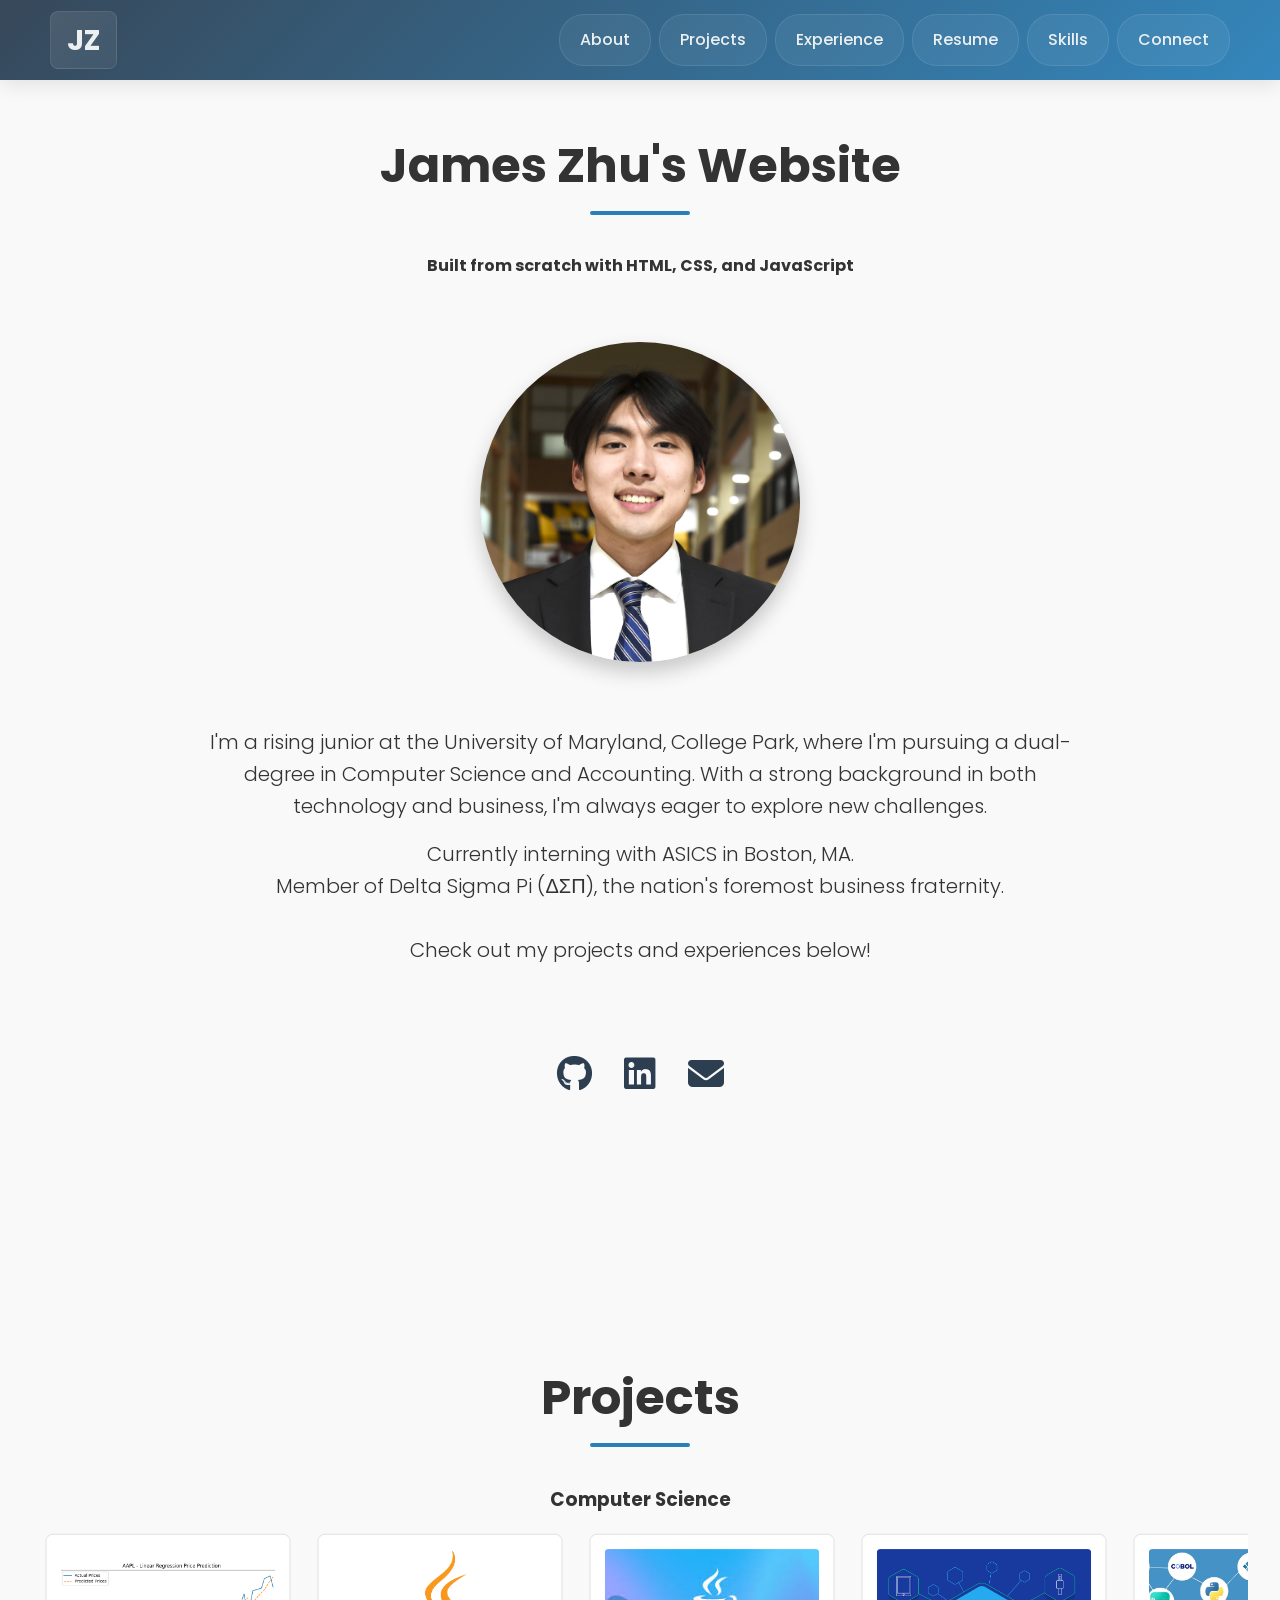
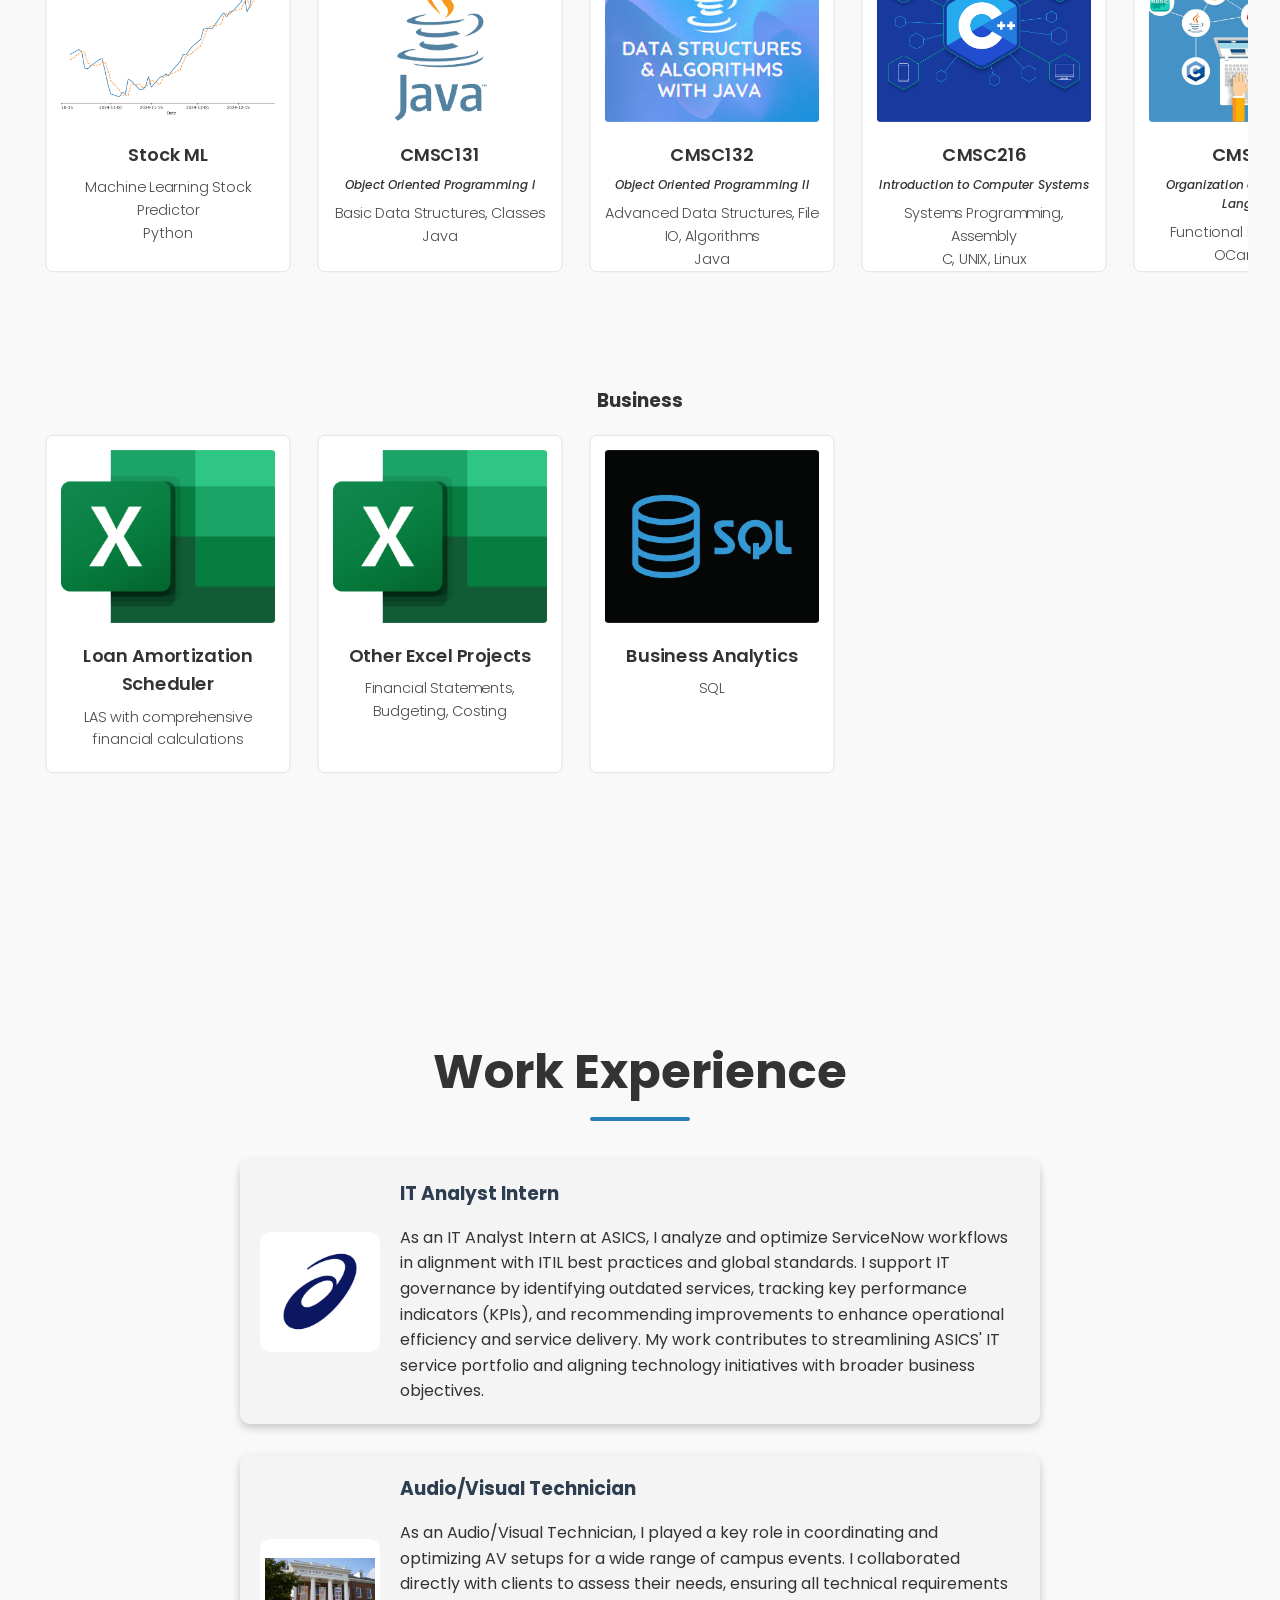
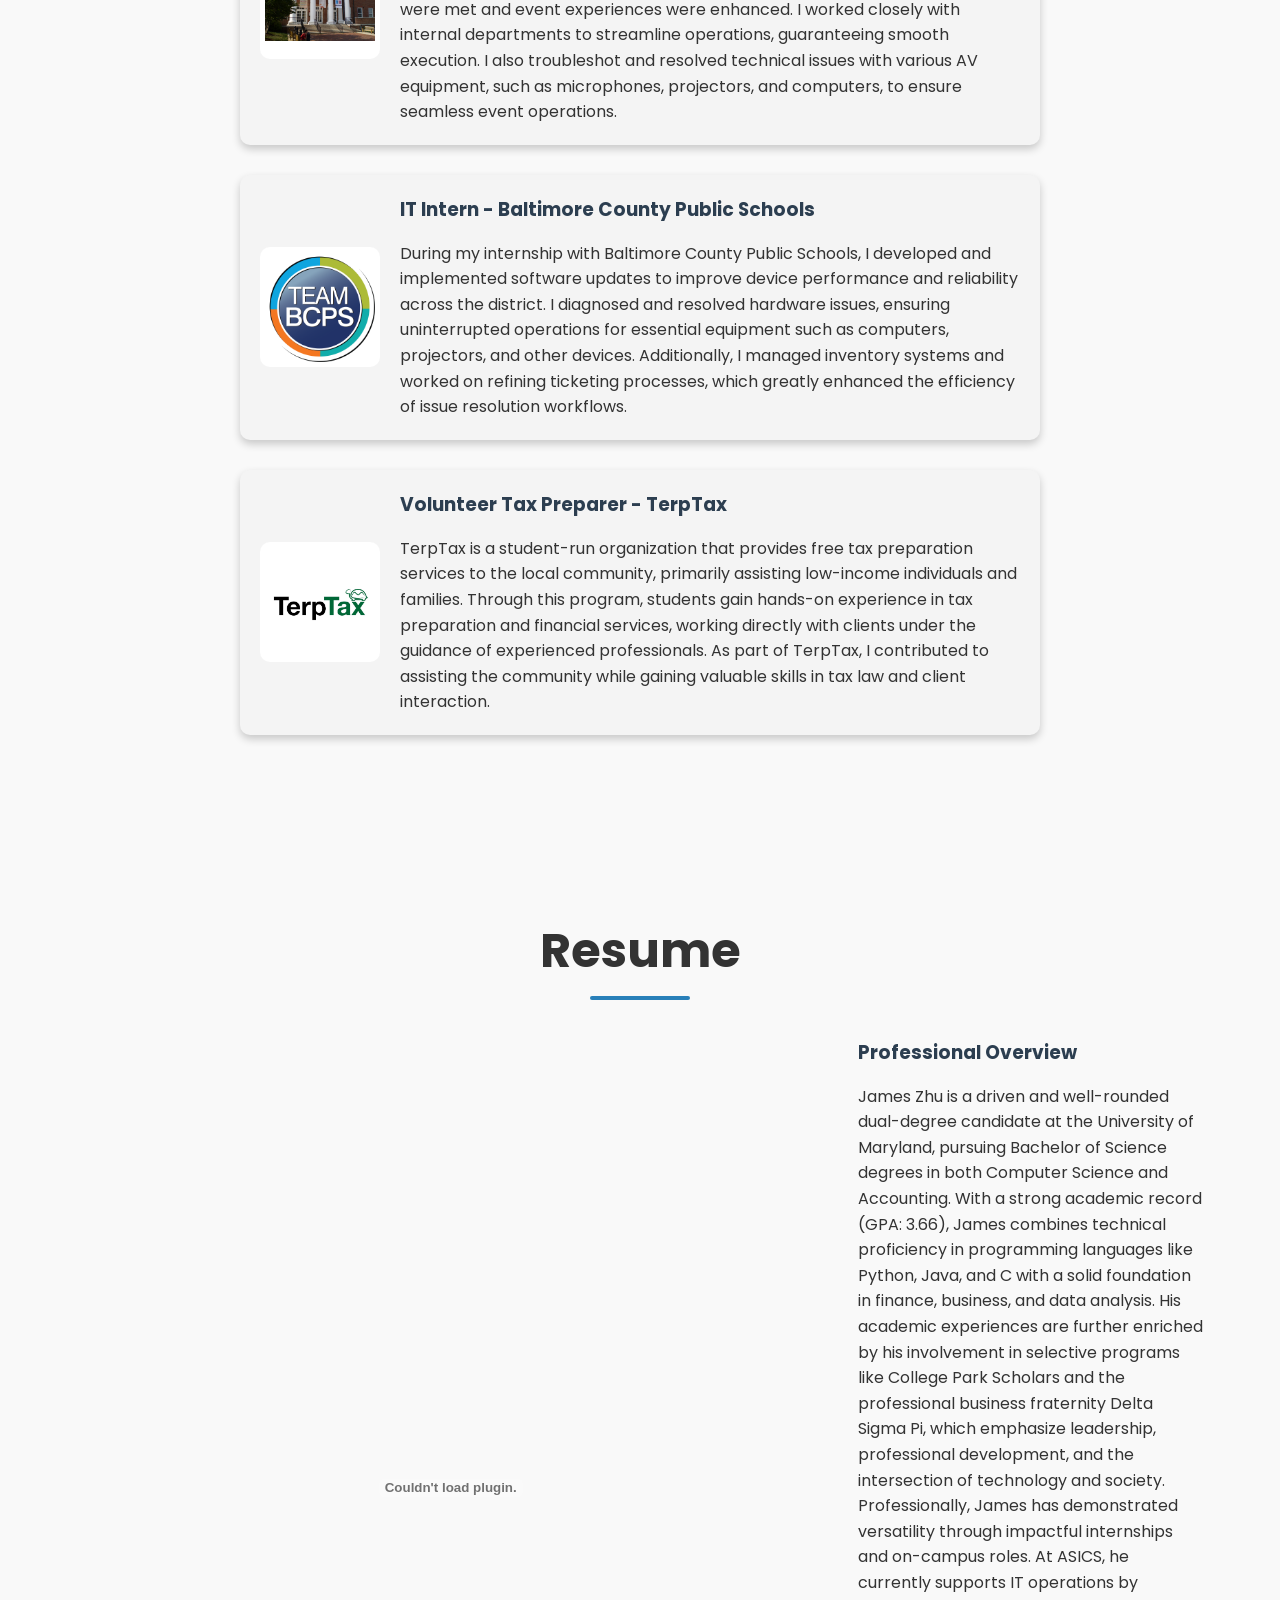
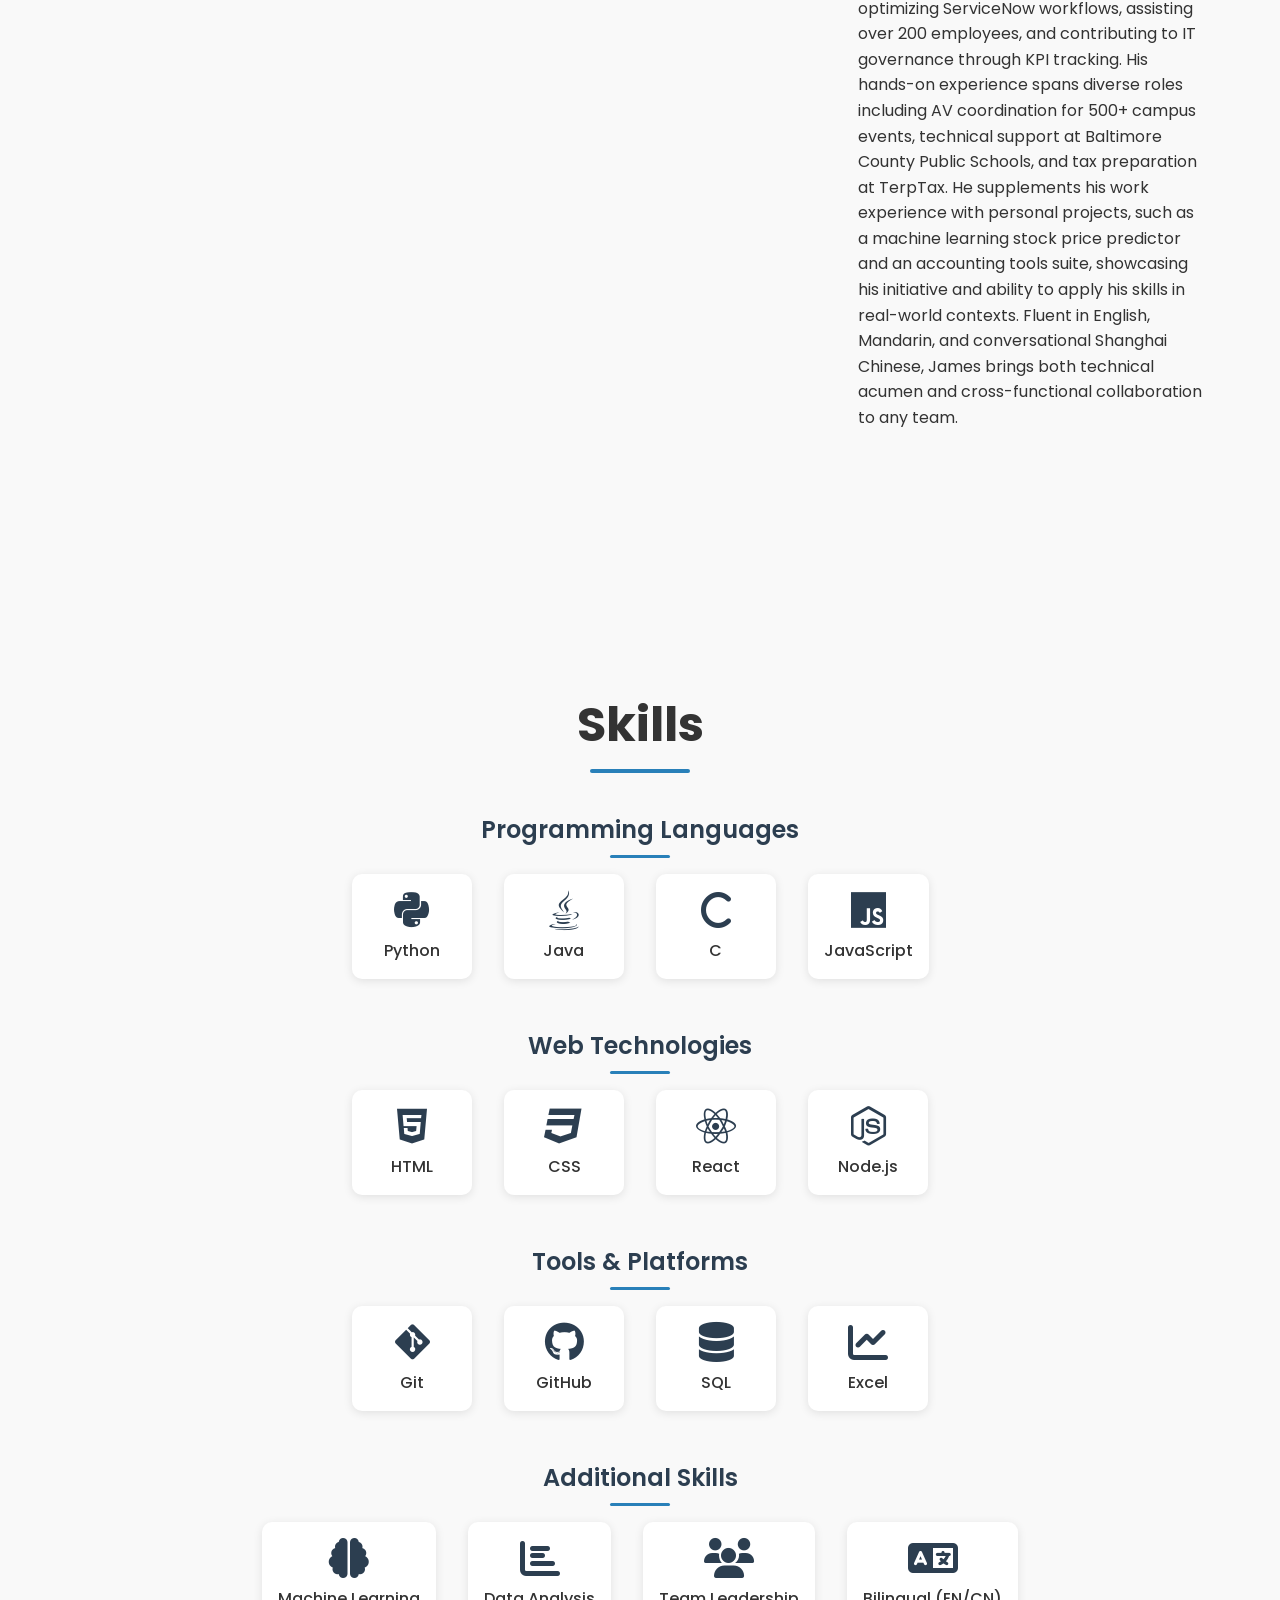
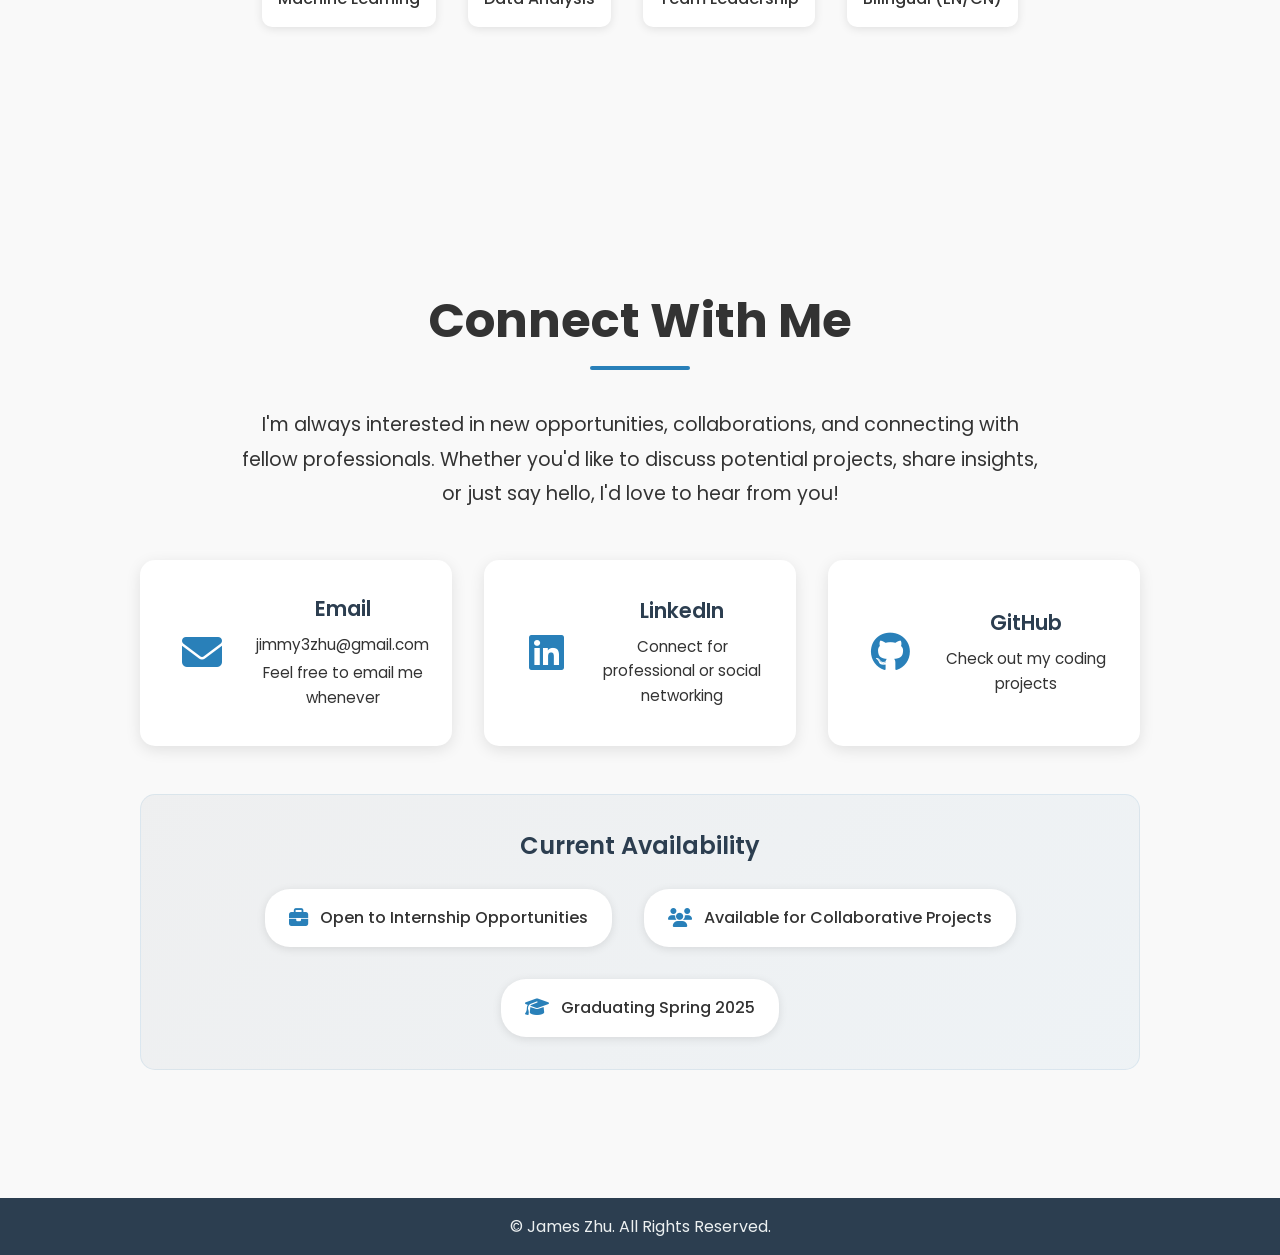
==== index.html @ 6787c669 "project rename" ====
<!DOCTYPE html>
<html lang="en">
<head>
    <meta charset="UTF-8">
    <meta name="viewport" content="width=device-width, initial-scale=1.0">
    <title>James Zhu's Website</title>
    <link rel="stylesheet" href="style.css">
    <link rel="preconnect" href="https://fonts.googleapis.com">
    <link rel="preconnect" href="https://fonts.gstatic.com" crossorigin>
    <link href="https://fonts.googleapis.com/css2?family=Poppins:wght@300;400;500;600;700&display=swap" rel="stylesheet">
    <link rel="stylesheet" href="https://cdnjs.cloudflare.com/ajax/libs/font-awesome/6.7.1/css/all.min.css" integrity="sha512-5Hs3dF2AEPkpNAR7UiOHba+lRSJNeM2ECkwxUIxC1Q/FLycGTbNapWXB4tP889k5T5Ju8fs4b1P5z/iB4nMfSQ==" crossorigin="anonymous" referrerpolicy="no-referrer" />
    <link rel="stylesheet" href="https://cdn.jsdelivr.net/npm/swiper@11/swiper-bundle.min.css" />
</head>
<body>
    <header>
        <nav>
            <div class="left">
                <a href="#about-section">JZ</a>
            </div>
            <div class="right">
                <a href="#about-section">About</a>
                <a href="#projects-section">Projects</a>
                <a href="#work-section">Experience</a>
                <a href="#resume-section">Resume</a>
                <a href="#skills-section">Skills</a> 
                <a href="#connect-section">Connect</a>
            </div>
        </nav>
    </header>
    
    <section id="about-section">
        <h2>James Zhu's Website</h2>
        <h4>Built from scratch with HTML, CSS, and JavaScript</h4>
        <div class="headshot">
            <img src="images/headshot.png" alt="James Zhu headshot">
        </div>
        
        <div class="bio">
            <p>
                I'm a rising junior at the University of Maryland, College Park, where I'm pursuing a dual-degree in
                Computer Science and Accounting. With a strong background in both technology and business, I'm always 
                eager to explore new challenges.
            </p>
            <p>
                Currently interning with ASICS in Boston, MA.
                <br>
                Member of Delta Sigma Pi (ΔΣΠ), the nation's foremost business fraternity.
                <br>
                <br>
                Check out my projects and experiences below!
            </p>
        </div>
        
        <div class="social-links">
            <a href="https://github.com/jzhu1213" target="_blank" aria-label="GitHub">
                <i class="fa-brands fa-github"></i>
            </a>
            <a href="https://linkedin.com/in/james-zhu1" target="_blank" aria-label="LinkedIn">
                <i class="fa-brands fa-linkedin"></i>
            </a>
            <a href="mailto:jimmy3zhu@gmail.com" aria-label="Email">
                <i class="fa-solid fa-envelope"></i>
            </a>
        </div>
    </section>

    <section id="projects-section">
        <h2>Projects</h2>
        
        <div class="project-subsection">
            <h3>Computer Science</h3>
            <div class="swiper card-swiper">
                <div class="swiper-wrapper">
                    <div class="swiper-slide">
                        <a href="https://github.com/jzhu1213/StockML" target="_blank" class="project-box">
                            <img src="images/stockml.png" alt="StockML">
                            <h4>Stock ML</h4>
                            <p>Machine Learning Stock Predictor</p>
                            <p>Python</p>
                        </a>
                    </div>
                    <div class="swiper-slide">
                        <a href="https://drive.google.com/drive/folders/1lHH-6WXdTmdnOxvwzOAfZgmnHwGASI_X?usp=sharing" target="_blank" class="project-box">
                            <img src="images/cmsc131.png" alt="CMSC131">
                            <h4>CMSC131</h4>
                            <h5><em>Object Oriented Programming I</em></h5>
                            <p>Basic Data Structures, Classes</p>
                            <p>Java</p>
                        </a>
                    </div>
                    <div class="swiper-slide">
                        <a href="https://drive.google.com/drive/folders/19phppdd_1SvUDUydnDfL2ARhjaYuCxwE?usp=sharing" target="_blank" class="project-box">
                            <img src="images/cmsc132.png" alt="CMSC132">
                            <h4>CMSC132</h4>
                            <h5><em>Object Oriented Programming II</em></h5>
                            <p>Advanced Data Structures, File IO, Algorithms</p>
                            <p>Java</p>
                        </a>
                    </div>
                    <div class="swiper-slide">
                        <a href="https://drive.google.com/drive/folders/1xR2UWNJxA9h2Tvh1t_pjhS6s5mpoBu6D?usp=sharing" target="_blank" class="project-box">
                            <img src="images/cmsc216.png" alt="CMSC216">
                            <h4>CMSC216</h4>
                            <h5><em>Introduction to Computer Systems</em></h5>
                            <p>Systems Programming, Assembly</p>
                            <p>C, UNIX, Linux</p>
                        </a>
                    </div>
                    <div class="swiper-slide">
                        <a href="https://drive.google.com/drive/folders/1Oc7R1DH1erBA2fLZFpAqJqlWj_NwsAJ3?usp=sharing" target="_blank" class="project-box">
                            <img src="images/cmsc330.jpg" alt="CMSC330">
                            <h4>CMSC330</h4>
                            <h5><em>Organization of Programming Languages</em></h5>
                            <p>Functional Programming</p>
                            <p>OCaml, Rust</p>
                        </a>
                    </div>
                </div>
            </div>
        </div>
        
        <div class="project-subsection">
            <h3>Business</h3>
            <div class="swiper card-swiper">
                <div class="swiper-wrapper">
                    <div class="swiper-slide">
                        <a href="https://docs.google.com/spreadsheets/d/1Bi060Ka8kN-__hY7s2h7xP6XiX4BW5NF/edit?usp=sharing&ouid=116895249914208277147&rtpof=true&sd=true" target="_blank" class="project-box">
                            <img src="images/excel.png" alt="Loan Amortization Scheduler">
                            <h4>Loan Amortization Scheduler</h4>
                            <p>LAS with comprehensive financial calculations</p>
                        </a>
                    </div>
                    <div class="swiper-slide">
                        <a href="https://drive.google.com/drive/folders/1h0Q-oVslvOb5w0sgaJ4NuAoAmg_x7I1q?usp=sharing" target="_blank" class="project-box">
                            <img src="images/excel.png" alt="Excel Projects">
                            <h4>Other Excel Projects</h4>
                            <p>Financial Statements, Budgeting, Costing</p>
                        </a>
                    </div>
                    <div class="swiper-slide">
                        <a href="https://github.com/jzhu1213/business-analytics?tab=readme-ov-file" target="_blank" class="project-box">
                            <img src="images/sql.jpg" alt="Business Analytics">
                            <h4>Business Analytics</h4>
                            <p>SQL</p>
                        </a>
                    </div>
                </div>
            </div>
        </div>
    </section>

    <section id="work-section">
        <h2>Work Experience</h2>
        <div class="work-container">
            <div class="work-item">
                <img src="images/asics.png" alt="ASICS Logo">
                <div class="work-description">
                    <h3>IT Analyst Intern</h3>
                    <p>As an IT Analyst Intern at ASICS, I analyze and optimize ServiceNow 
                        workflows in alignment with ITIL best practices and global standards. 
                        I support IT governance by identifying outdated services, tracking key 
                        performance indicators (KPIs), and recommending improvements to enhance 
                        operational efficiency and service delivery. My work contributes to 
                        streamlining ASICS' IT service portfolio and aligning technology 
                        initiatives with broader business objectives.</p>
                </div>
            </div>
            
            <div class="work-item">
                <img src="images/stamp.jpeg" alt="UMD Stamp Student Union">
                <div class="work-description">
                    <h3>Audio/Visual Technician</h3>
                    <p>As an Audio/Visual Technician, I played a key role in coordinating and 
                        optimizing AV setups for a wide range of campus events. I collaborated 
                        directly with clients to assess their needs, ensuring all technical 
                        requirements were met and event experiences were enhanced. I worked 
                        closely with internal departments to streamline operations, guaranteeing 
                        smooth execution. I also troubleshot and resolved technical issues with 
                        various AV equipment, such as microphones, projectors, and computers, 
                        to ensure seamless event operations.</p>
                </div>
            </div>
    
            <div class="work-item">
                <img src="images/bcps.png" alt="Baltimore County Public Schools">
                <div class="work-description">
                    <h3>IT Intern - Baltimore County Public Schools</h3>
                    <p>During my internship with Baltimore County Public Schools, I developed 
                        and implemented software updates to improve device performance and 
                        reliability across the district. I diagnosed and resolved hardware 
                        issues, ensuring uninterrupted operations for essential equipment such 
                        as computers, projectors, and other devices. Additionally, I managed 
                        inventory systems and worked on refining ticketing processes, which 
                        greatly enhanced the efficiency of issue resolution workflows.</p>
                </div>
            </div>
    
            <div class="work-item">
                <img src="images/terptax.jpg" alt="TerpTax">
                <div class="work-description">
                    <h3>Volunteer Tax Preparer - TerpTax</h3>
                    <p>TerpTax is a student-run organization that provides free tax preparation services 
                        to the local community, primarily assisting low-income individuals and families. 
                        Through this program, students gain hands-on experience in tax preparation and 
                        financial services, working directly with clients under the guidance of experienced 
                        professionals. As part of TerpTax, I contributed to assisting the community while 
                        gaining valuable skills in tax law and client interaction.</p>
                </div>
            </div>
        </div>
    </section>

    <section id="resume-section">
        <h2>Resume</h2>
        <div class="resume-container">
            <div class="resume-pdf">
                <embed src="pdfs/James_Zhu_Resume.pdf" type="application/pdf" width="100%" height="1000px">
            </div>
            <div class="resume-description">
                <h3>Professional Overview</h3>
                <p>
                    James Zhu is a driven and well-rounded dual-degree candidate at the University of Maryland, 
                    pursuing Bachelor of Science degrees in both Computer Science and Accounting. With a strong 
                    academic record (GPA: 3.66), James combines technical proficiency in programming languages 
                    like Python, Java, and C with a solid foundation in finance, business, and data analysis. 
                    His academic experiences are further enriched by his involvement in selective programs like 
                    College Park Scholars and the professional business fraternity Delta Sigma Pi, which emphasize 
                    leadership, professional development, and the intersection of technology and society. 
                    Professionally, James has demonstrated versatility through impactful internships and 
                    on-campus roles. At ASICS, he currently supports IT operations by optimizing ServiceNow 
                    workflows, assisting over 200 employees, and contributing to IT governance through KPI tracking. 
                    His hands-on experience spans diverse roles including AV coordination for 500+ campus events, 
                    technical support at Baltimore County Public Schools, and tax preparation at TerpTax. 
                    He supplements his work experience with personal projects, such as a machine learning stock 
                    price predictor and an accounting tools suite, showcasing his initiative and ability to apply 
                    his skills in real-world contexts. Fluent in English, Mandarin, and conversational Shanghai 
                    Chinese, James brings both technical acumen and cross-functional collaboration to any team.
                </p>
            </div>
        </div>
    </section>
    
    <section id="skills-section">
        <h2>Skills</h2>
        <div class="skills-container">
            <div class="skill-category">
                <h3>Programming Languages</h3>
                <div class="skill-items">
                    <div class="skill-item">
                        <i class="fa-brands fa-python"></i>
                        <span>Python</span>
                    </div>
                    <div class="skill-item">
                        <i class="fa-brands fa-java"></i>
                        <span>Java</span>
                    </div>
                    <div class="skill-item">
                        <i class="fa-solid fa-c"></i>
                        <span>C</span>
                    </div>
                    <div class="skill-item">
                        <i class="fa-brands fa-js"></i>
                        <span>JavaScript</span>
                    </div>
                </div>
            </div>
            
            <div class="skill-category">
                <h3>Web Technologies</h3>
                <div class="skill-items">
                    <div class="skill-item">
                        <i class="fa-brands fa-html5"></i>
                        <span>HTML</span>
                    </div>
                    <div class="skill-item">
                        <i class="fa-brands fa-css3"></i>
                        <span>CSS</span>
                    </div>
                    <div class="skill-item">
                        <i class="fa-brands fa-react"></i>
                        <span>React</span>
                    </div>
                    <div class="skill-item">
                        <i class="fa-brands fa-node-js"></i>
                        <span>Node.js</span>
                    </div>
                </div>
            </div>
            
            <div class="skill-category">
                <h3>Tools & Platforms</h3>
                <div class="skill-items">
                    <div class="skill-item">
                        <i class="fa-brands fa-git-alt"></i>
                        <span>Git</span>
                    </div>
                    <div class="skill-item">
                        <i class="fa-brands fa-github"></i>
                        <span>GitHub</span>
                    </div>
                    <div class="skill-item">
                        <i class="fa-solid fa-database"></i>
                        <span>SQL</span>
                    </div>
                    <div class="skill-item">
                        <i class="fa-solid fa-chart-line"></i>
                        <span>Excel</span>
                    </div>
                </div>
            </div>
            
            <div class="skill-category">
                <h3>Additional Skills</h3>
                <div class="skill-items">
                    <div class="skill-item">
                        <i class="fa-solid fa-brain"></i>
                        <span>Machine Learning</span>
                    </div>
                    <div class="skill-item">
                        <i class="fa-solid fa-chart-bar"></i>
                        <span>Data Analysis</span>
                    </div>
                    <div class="skill-item">
                        <i class="fa-solid fa-users"></i>
                        <span>Team Leadership</span>
                    </div>
                    <div class="skill-item">
                        <i class="fa-solid fa-language"></i>
                        <span>Bilingual (EN/CN)</span>
                    </div>
                </div>
            </div>
        </div>
    </section>
    
    <section id="connect-section">
        <h2>Connect With Me</h2>
        <div class="connect-content">
            <div class="connect-intro">
                <p>I'm always interested in new opportunities, collaborations, and connecting with fellow professionals. Whether you'd like to discuss potential projects, share insights, or just say hello, I'd love to hear from you!</p>
            </div>
            
            <div class="connect-methods">
                <div class="connect-method">
                    <div class="connect-icon">
                        <i class="fa-solid fa-envelope"></i>
                    </div>
                    <div class="connect-details">
                        <h3>Email</h3>
                        <p>jimmy3zhu@gmail.com</p>
                        <p>Feel free to email me whenever</p>
                    </div>
                </div>
                
                <div class="connect-method">
                    <div class="connect-icon">
                        <i class="fa-brands fa-linkedin"></i>
                    </div>
                    <div class="connect-details">
                        <h3>LinkedIn</h3>
                        <p>Connect for professional or social networking</p>
                    </div>
                </div>
                
                <div class="connect-method">
                    <div class="connect-icon">
                        <i class="fa-brands fa-github"></i>
                    </div>
                    <div class="connect-details">
                        <h3>GitHub</h3>
                        <p>Check out my coding projects</p>
                    </div>
                </div>
            </div>
            
            <div class="connect-availability">
                <h3>Current Availability</h3>
                <div class="availability-info">
                    <div class="availability-item">
                        <i class="fa-solid fa-briefcase"></i>
                        <span>Open to Internship Opportunities</span>
                    </div>
                    <div class="availability-item">
                        <i class="fa-solid fa-users"></i>
                        <span>Available for Collaborative Projects</span>
                    </div>
                    <div class="availability-item">
                        <i class="fa-solid fa-graduation-cap"></i>
                        <span>Graduating Spring 2025</span>
                    </div>
                </div>
            </div>
        </div>
    </section>

    <footer>
        <p>&copy; <span id="year"></span> James Zhu. All Rights Reserved.</p>
    </footer>

    <script src="https://cdn.jsdelivr.net/npm/swiper@11/swiper-bundle.min.js"></script>
    <script src="script.js"></script>
</body>
</html>
---- style.css ----
/* ===== CSS VARIABLES ===== */
:root {
    --primary-color: #2c3e50;
    --secondary-color: #2980b9;
    --text-color: #333;
    --background-color: #f9f9f9;
    --white: #ecf0f1;
    --shadow-light: rgba(0, 0, 0, 0.1);
    --shadow-medium: rgba(0, 0, 0, 0.15);
    --shadow-heavy: rgba(0, 0, 0, 0.2);
}

/* ===== RESET & BASE STYLES ===== */
* {
    margin: 0;
    padding: 0;
    box-sizing: border-box;
}

html {
    scroll-behavior: smooth;
}

body {
    font-family: 'Poppins', sans-serif;
    background-color: var(--background-color);
    color: var(--text-color);
    line-height: 1.6;
}

/* ===== NAVIGATION ===== */
nav {
    background: linear-gradient(135deg, rgba(44, 62, 80, 0.95) 0%, rgba(41, 128, 185, 0.95) 100%);
    display: flex;
    justify-content: space-between;
    padding: 0 3.125rem;
    height: 5rem;
    align-items: center;
    position: fixed;
    top: 0;
    width: 100%;
    z-index: 1000;
    backdrop-filter: blur(10px);
    box-shadow: 0 4px 20px var(--shadow-light);
    transition: all 0.3s ease;
}

nav.scrolled {
    background: linear-gradient(135deg, rgba(44, 62, 80, 0.98) 0%, rgba(41, 128, 185, 0.98) 100%);
    box-shadow: 0 4px 25px var(--shadow-medium);
}

/* Logo styling */
nav .left a {
    color: var(--white);
    font-size: 1.8rem;
    font-weight: 700;
    text-decoration: none;
    padding: 0.5rem 1rem;
    border-radius: 8px;
    background: linear-gradient(135deg, rgba(255, 255, 255, 0.1) 0%, rgba(255, 255, 255, 0.05) 100%);
    border: 1px solid rgba(255, 255, 255, 0.1);
    transition: all 0.3s ease;
    position: relative;
}

nav .left a:hover {
    transform: translateY(-2px) scale(1.05);
    box-shadow: 0 6px 20px var(--shadow-heavy);
    background: linear-gradient(135deg, rgba(255, 255, 255, 0.2) 0%, rgba(255, 255, 255, 0.1) 100%);
}

/* Navigation links */
nav .right {
    display: flex;
    gap: 0.5rem;
}

nav .right a {
    color: var(--white);
    font-size: 1rem;
    font-weight: 500;
    text-decoration: none;
    padding: 0.75rem 1.25rem;
    border-radius: 25px;
    transition: all 0.3s ease;
    position: relative;
    background: rgba(255, 255, 255, 0.05);
    border: 1px solid rgba(255, 255, 255, 0.1);
}

nav .right a:hover {
    color: white;
    transform: translateY(-2px) scale(1.05);
    box-shadow: 0 6px 20px rgba(52, 152, 219, 0.4);
    background: linear-gradient(135deg, var(--secondary-color) 0%, #3498db 100%);
}

nav .right a.active {
    background: linear-gradient(135deg, var(--secondary-color) 0%, #3498db 100%);
    color: white;
    box-shadow: 0 4px 15px rgba(52, 152, 219, 0.4);
    transform: translateY(-1px);
    animation: activePulse 2s infinite;
}

nav .right a.active::after {
    content: '';
    position: absolute;
    bottom: -2px;
    left: 50%;
    transform: translateX(-50%);
    width: 20px;
    height: 3px;
    background: var(--white);
    border-radius: 2px;
    animation: activeIndicator 0.3s ease;
}

/* Navigation animations */
.nav-link-animate {
    animation: navLinkFadeIn 0.6s ease forwards;
    opacity: 0;
    transform: translateY(-10px);
}

@keyframes navLinkFadeIn {
    to {
        opacity: 1;
        transform: translateY(0);
    }
}

@keyframes activeIndicator {
    from {
        width: 0;
        opacity: 0;
    }
    to {
        width: 20px;
        opacity: 1;
    }
}

@keyframes activePulse {
    0%, 100% {
        box-shadow: 0 4px 15px rgba(52, 152, 219, 0.4);
    }
    50% {
        box-shadow: 0 4px 25px rgba(52, 152, 219, 0.6);
    }
}

/* ===== SECTIONS ===== */
section {
    padding: 8rem 2rem;
    min-height: 80vh;
    display: flex;
    flex-direction: column;
    align-items: center;
    text-align: center;
    gap: 2rem;
    opacity: 1;
    transform: translateY(0);
    transition: all 0.8s ease;
}

section.section-hidden {
    opacity: 0;
    transform: translateY(30px);
}

section.section-visible {
    opacity: 1;
    transform: translateY(0);
}

section h2 {
    font-size: 3rem;
    font-weight: 700;
    margin-bottom: 1rem;
    position: relative;
}

section h2::after {
    content: '';
    position: absolute;
    width: 100px;
    height: 4px;
    background-color: var(--secondary-color);
    bottom: -10px;
    left: 50%;
    transform: translateX(-50%);
    border-radius: 2px;
}

/* ===== ABOUT SECTION ===== */
#about-section {
    min-height: 100vh;
    justify-content: center;
}

#about-section .headshot {
    width: 20rem;
    height: 20rem;
    border-radius: 50%;
    overflow: hidden;
    margin: 2rem 0;
    box-shadow: 0 10px 20px var(--shadow-heavy);
}

#about-section .headshot img {
    width: 100%;
    height: 100%;
    object-fit: cover;
    transition: transform 0.4s ease;
}

#about-section .headshot img:hover {
    transform: scale(1.2);
}

#about-section .bio {
    max-width: 56.25rem;
    margin-bottom: 2rem;
}

#about-section .bio p {
    font-size: 1.25rem;
    font-weight: 300;
    margin-bottom: 1rem;
}

#about-section .social-links {
    font-size: 2.25rem;
    display: flex;
    gap: 2rem;
}

#about-section .social-links a {
    color: var(--primary-color);
    transition: transform 0.3s, color 0.3s;
}

#about-section .social-links a:hover {
    color: var(--secondary-color);
    transform: scale(1.2);
}

/* ===== PROJECTS SECTION ===== */
#projects-section {
    width: 100%;
    min-height: 100vh;
}

.project-subsection {
    width: 100%;
    margin-bottom: 4rem;
}

.project-box {
    display: block;
    text-align: center;
    border: 1px solid #ddd;
    border-radius: 0.5rem;
    padding: 1rem;
    background-color: white;
    transition: transform 0.3s ease, box-shadow 0.3s ease;
    text-decoration: none;
    color: inherit;
}

.project-box:hover {
    transform: scale(0.95);
    box-shadow: 0 6px 12px var(--shadow-medium);
}

.project-box img {
    width: 100%;
    height: 12rem;
    object-fit: cover;
    border-radius: 0.25rem;
    margin-bottom: 0.75rem;
}

.project-box h4 {
    margin-bottom: 0.5rem;
    font-size: 1.25rem;
    font-weight: 600;
}

.project-box h5 {
    margin-bottom: 0.5rem;
    font-weight: 500;
}

.project-box p {
    font-size: 1rem;
    font-weight: 300;
    color: #494a4a;
}

/* ===== WORK SECTION ===== */
#work-section {
    text-align: center;
    padding: 50px 20px;
}

.work-container {
    display: flex;
    flex-wrap: wrap;
    justify-content: center;
    gap: 30px;
}

.work-item {
    display: flex;
    align-items: center;
    max-width: 800px;
    background: #f4f4f4;
    border-radius: 10px;
    padding: 20px;
    box-shadow: 0 4px 8px var(--shadow-heavy);
}

.work-item img {
    width: 120px;
    height: 120px;
    object-fit: contain;
    border-radius: 10px;
    margin-right: 20px;
    background-color: white;
    padding: 5px;
}

.work-description {
    text-align: left;
}

.work-description h3 {
    margin-bottom: 1rem;
    color: var(--primary-color);
}

/* ===== RESUME SECTION ===== */
.resume-container {
    display: flex;
    align-items: flex-start; 
    justify-content: center;
    gap: 2rem;
    max-width: 95%;
    margin: auto;
}

.resume-pdf {
    flex: 2;
    max-width: 65%;
}

.resume-pdf embed {
    width: 100%;
    height: 900px;
    border: none;
}

.resume-description {
    flex: 1;
    max-width: 30%;
    text-align: left;
}

.resume-description h3 {
    margin-bottom: 1rem;
    color: var(--primary-color);
}

/* ===== SKILLS SECTION ===== */
#skills-section .skills-container {
    display: flex;
    flex-direction: column;
    gap: 3rem;
    max-width: 1200px;
    width: 100%;
}

.skill-category {
    text-align: center;
}

.skill-category h3 {
    font-size: 1.5rem;
    font-weight: 600;
    color: var(--primary-color);
    margin-bottom: 1.5rem;
    position: relative;
}

.skill-category h3::after {
    content: '';
    position: absolute;
    width: 60px;
    height: 3px;
    background-color: var(--secondary-color);
    bottom: -8px;
    left: 50%;
    transform: translateX(-50%);
    border-radius: 2px;
}

.skill-items {
    display: flex;
    flex-wrap: wrap;
    justify-content: center;
    gap: 2rem;
}

.skill-item {
    display: flex;
    flex-direction: column;
    align-items: center;
    gap: 0.5rem;
    padding: 1rem;
    border-radius: 10px;
    background: white;
    box-shadow: 0 2px 10px var(--shadow-light);
    transition: all 0.3s ease;
    min-width: 120px;
}

.skill-item:hover {
    transform: translateY(-5px);
    box-shadow: 0 5px 20px var(--shadow-medium);
}

#skills-section i {
    font-size: 2.5rem;
    color: var(--primary-color);
    transition: transform 0.3s ease, color 0.3s ease;
}

#skills-section i:hover {
    transform: scale(1.2);
    color: var(--secondary-color);
}

.skill-item span {
    font-weight: 500;
    color: var(--text-color);
    text-align: center;
}

.connect-content {
    max-width: 1000px;
    width: 100%;
    display: flex;
    flex-direction: column;
    gap: 3rem;
}

.connect-intro {
    text-align: center;
    max-width: 800px;
    margin: 0 auto;
}

.connect-intro p {
    font-size: 1.2rem;
    line-height: 1.8;
    color: var(--text-color);
}

.connect-methods {
    display: grid;
    grid-template-columns: repeat(auto-fit, minmax(300px, 1fr));
    gap: 2rem;
}

.connect-method {
    display: flex;
    align-items: center;
    gap: 1.5rem;
    padding: 2rem;
    background: white;
    border-radius: 15px;
    box-shadow: 0 4px 15px var(--shadow-light);
    transition: all 0.3s ease;
}

.connect-method:hover {
    transform: translateY(-5px);
    box-shadow: 0 8px 25px var(--shadow-medium);
}

.connect-icon {
    font-size: 2.5rem;
    color: var(--secondary-color);
    min-width: 60px;
    text-align: center;
}

.connect-details h3 {
    font-size: 1.3rem;
    font-weight: 600;
    color: var(--primary-color);
    margin-bottom: 0.5rem;
}

.connect-details p {
    color: var(--text-color);
    margin-bottom: 0.25rem;
    font-size: 0.95rem;
}

.connect-availability {
    text-align: center;
    padding: 2rem;
    background: linear-gradient(135deg, rgba(44, 62, 80, 0.05) 0%, rgba(41, 128, 185, 0.05) 100%);
    border-radius: 15px;
    border: 1px solid rgba(41, 128, 185, 0.1);
}

.connect-availability h3 {
    font-size: 1.5rem;
    font-weight: 600;
    color: var(--primary-color);
    margin-bottom: 1.5rem;
}

.availability-info {
    display: flex;
    flex-wrap: wrap;
    justify-content: center;
    gap: 2rem;
}

.availability-item {
    display: flex;
    align-items: center;
    gap: 0.75rem;
    padding: 1rem 1.5rem;
    background: white;
    border-radius: 25px;
    box-shadow: 0 2px 10px var(--shadow-light);
    transition: all 0.3s ease;
}

.availability-item:hover {
    transform: translateY(-2px);
    box-shadow: 0 4px 15px var(--shadow-medium);
}

.availability-item i {
    color: var(--secondary-color);
    font-size: 1.2rem;
}

.availability-item span {
    font-weight: 500;
    color: var(--text-color);
}

/* ===== FOOTER ===== */
footer {
    background-color: var(--primary-color);
    color: var(--white);
    text-align: center;
    padding: 1rem;
}

/* ===== SWIPER STYLES ===== */
.swiper {
    width: 100%;
    overflow-x: scroll !important;
}

.swiper-slide {
    width: 272px !important;
    height: 375.75px;
}

.swiper-slide > a {
    display: block;
    transform: scale(0.9);
    width: 272px;
    height: 375.75px;
}

/* ===== RESPONSIVE DESIGN ===== */
@media (max-width: 768px) {
    nav {
        padding: 0 1rem;
    }

    nav .left a {
        font-size: 1.5rem;
        padding: 0.4rem 0.8rem;
    }
    
    nav .right {
        gap: 0.25rem;
    }
    
    nav .right a {
        font-size: 0.9rem;
        padding: 0.6rem 1rem;
    }

    #about-section .headshot {
        width: 16rem;
        height: 16rem;
    }

    #about-section .social-links {
        gap: 1.5rem;
    }
    
    .work-item {
        flex-direction: column;
        align-items: center;
        text-align: center;
    }

    .work-item img {
        margin-bottom: 15px;
        margin-right: 0;
    }
    
    .resume-container {
        flex-direction: column;
        max-width: 100%;
    }
    
    .resume-pdf,
    .resume-description {
        max-width: 100%;
    }
    
    /* Stack navigation on very small screens */
    @media (max-width: 480px) {
        nav {
            flex-direction: column;
            height: auto;
            padding: 1rem;
        }
        
        nav .right {
            margin-top: 0.5rem;
            flex-wrap: wrap;
            justify-content: center;
        }
    }

    .connect-methods {
        grid-template-columns: 1fr;
    }
    
    .connect-method {
        flex-direction: column;
        text-align: center;
        gap: 1rem;
    }
    
    .availability-info {
        flex-direction: column;
        align-items: center;
    }
    
    .availability-item {
        width: 100%;
        max-width: 300px;
        justify-content: center;
    }
    
    .skill-items {
        gap: 1rem;
    }
    
    .skill-item {
        min-width: 100px;
        padding: 0.75rem;
    }
    
    #skills-section i {
        font-size: 2rem;
    }
}
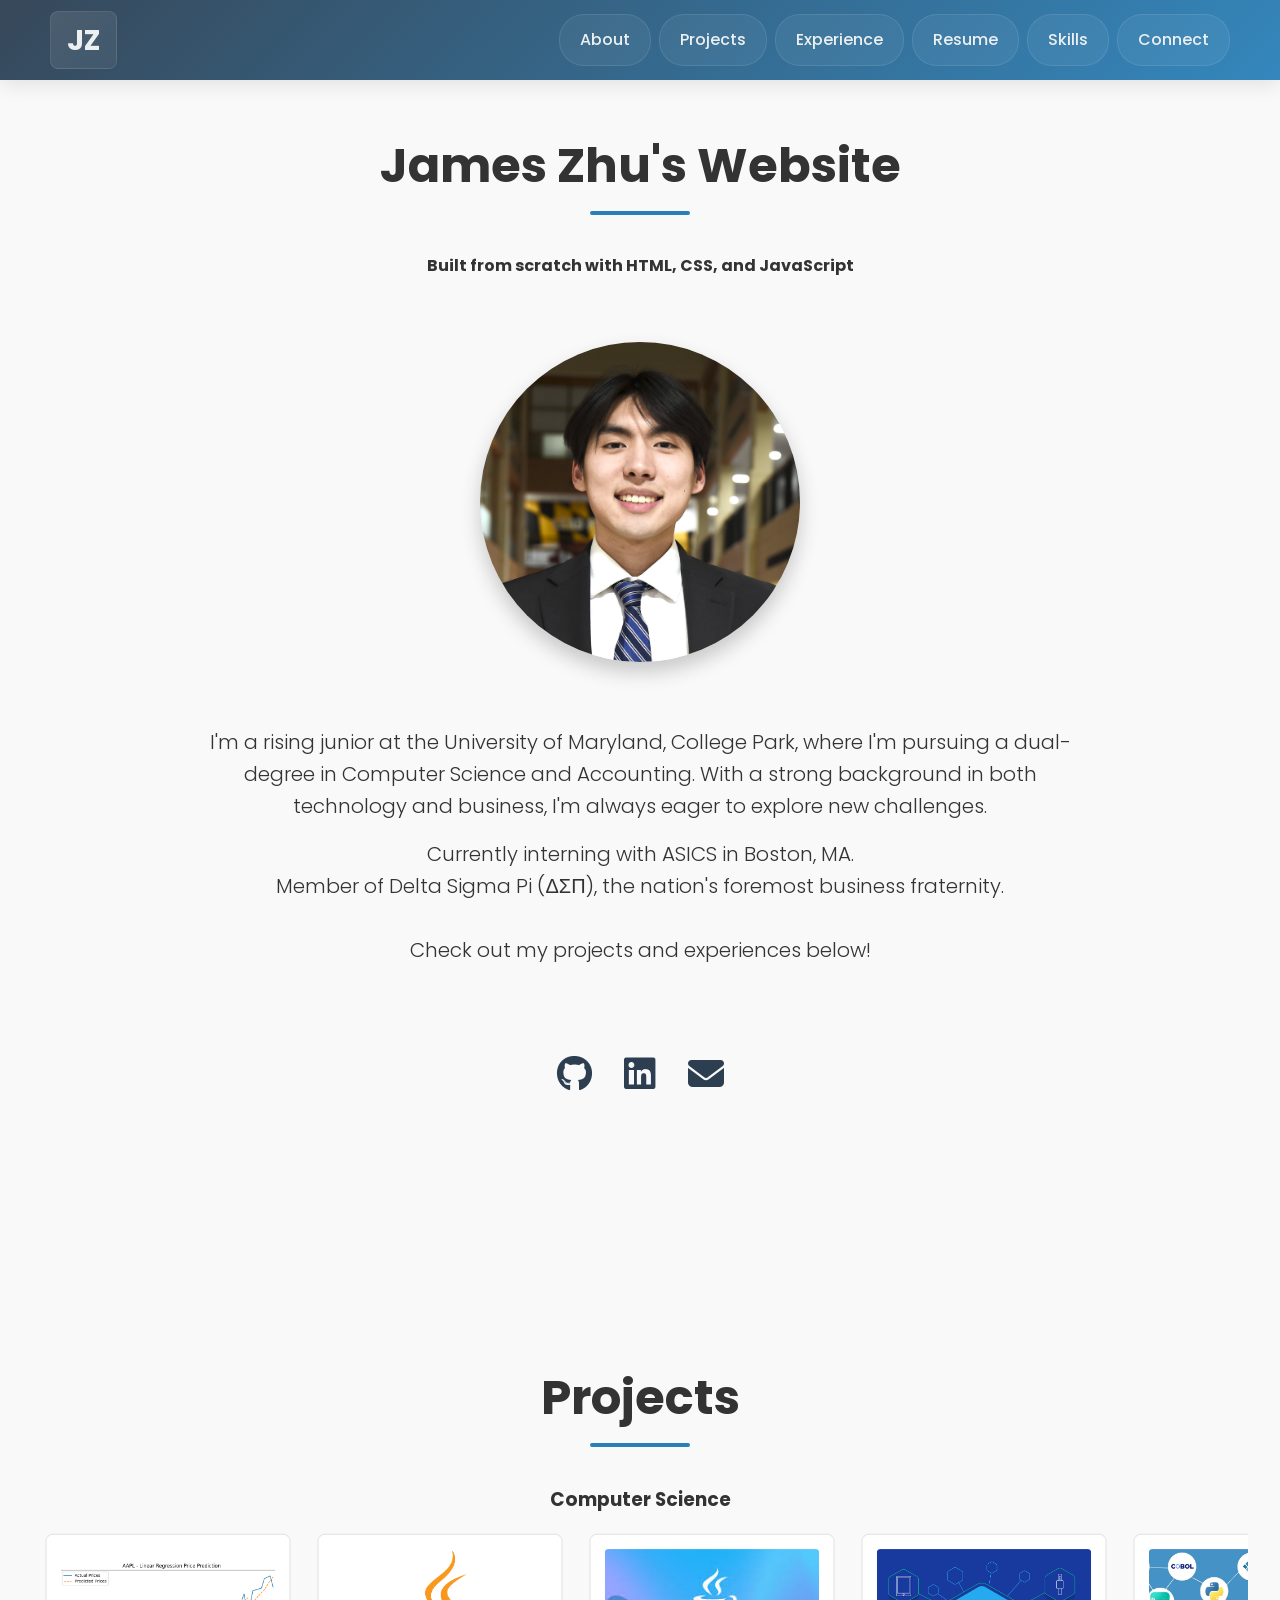
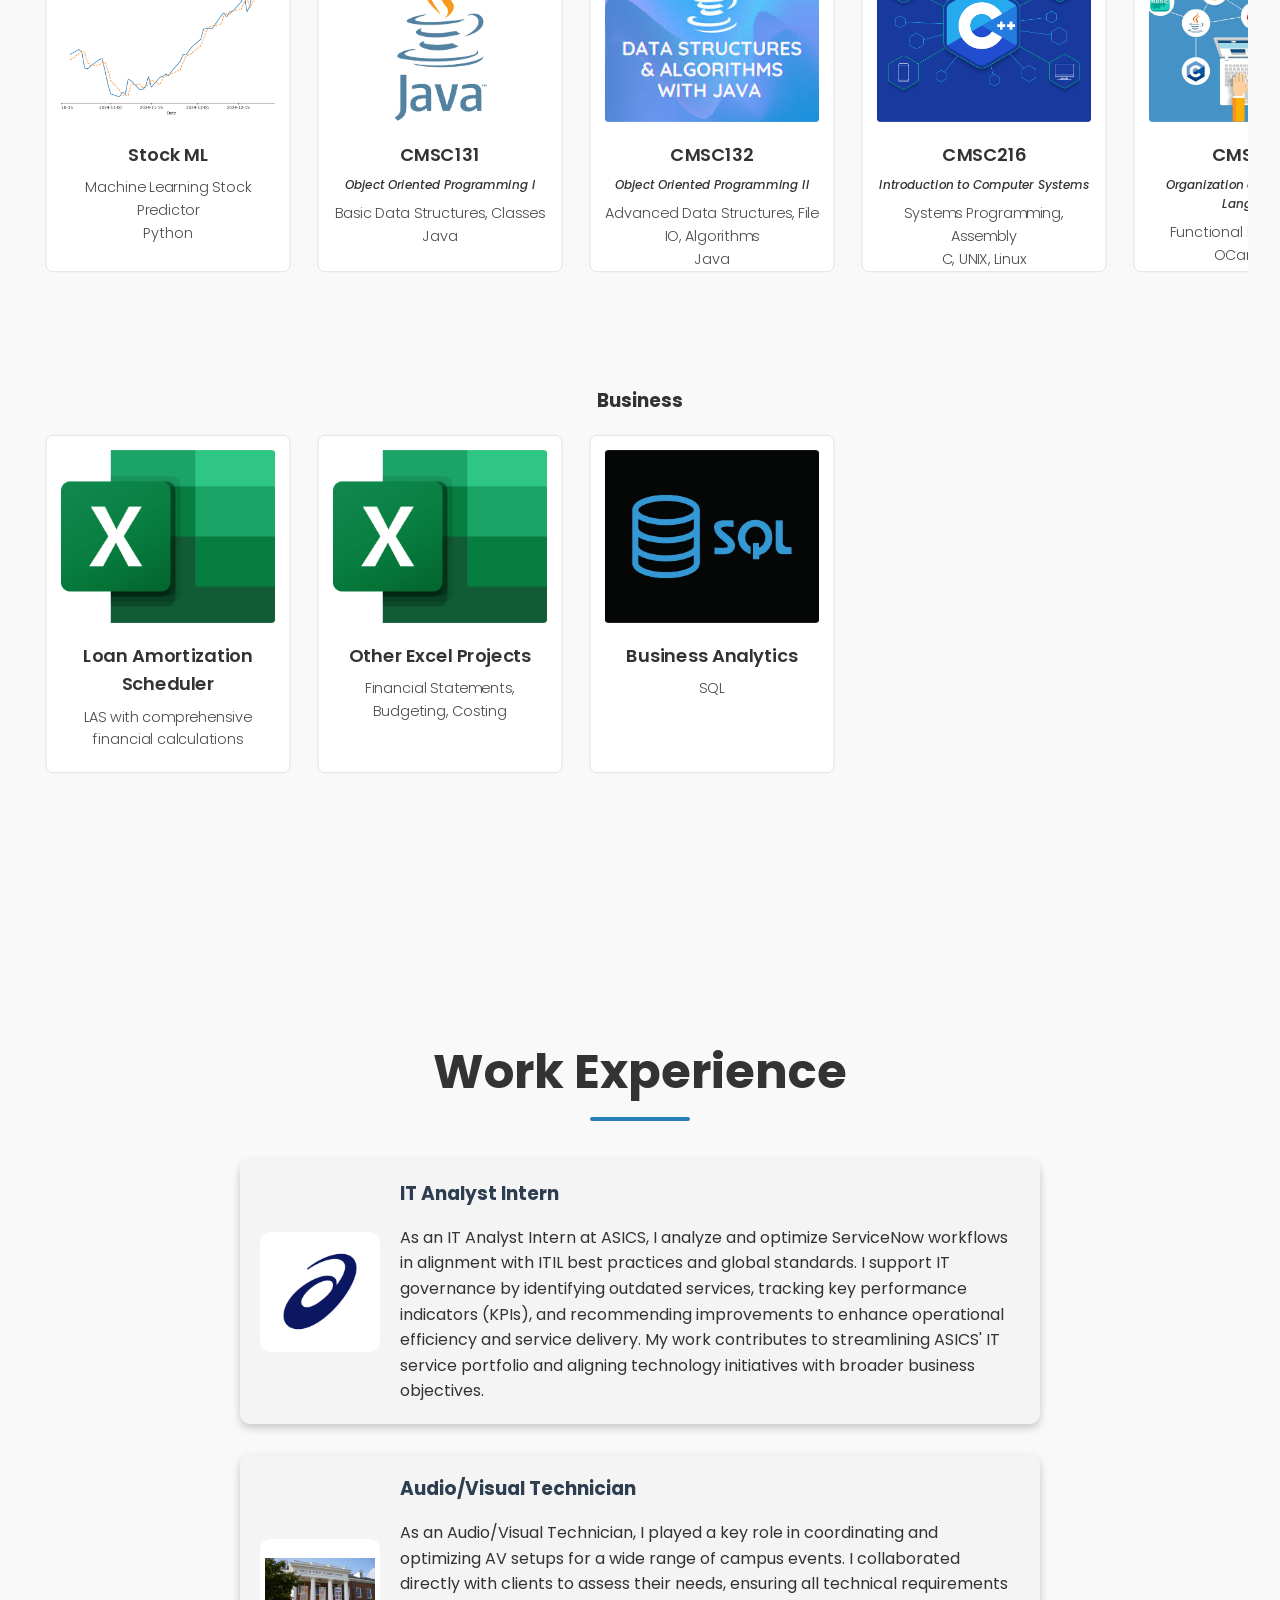
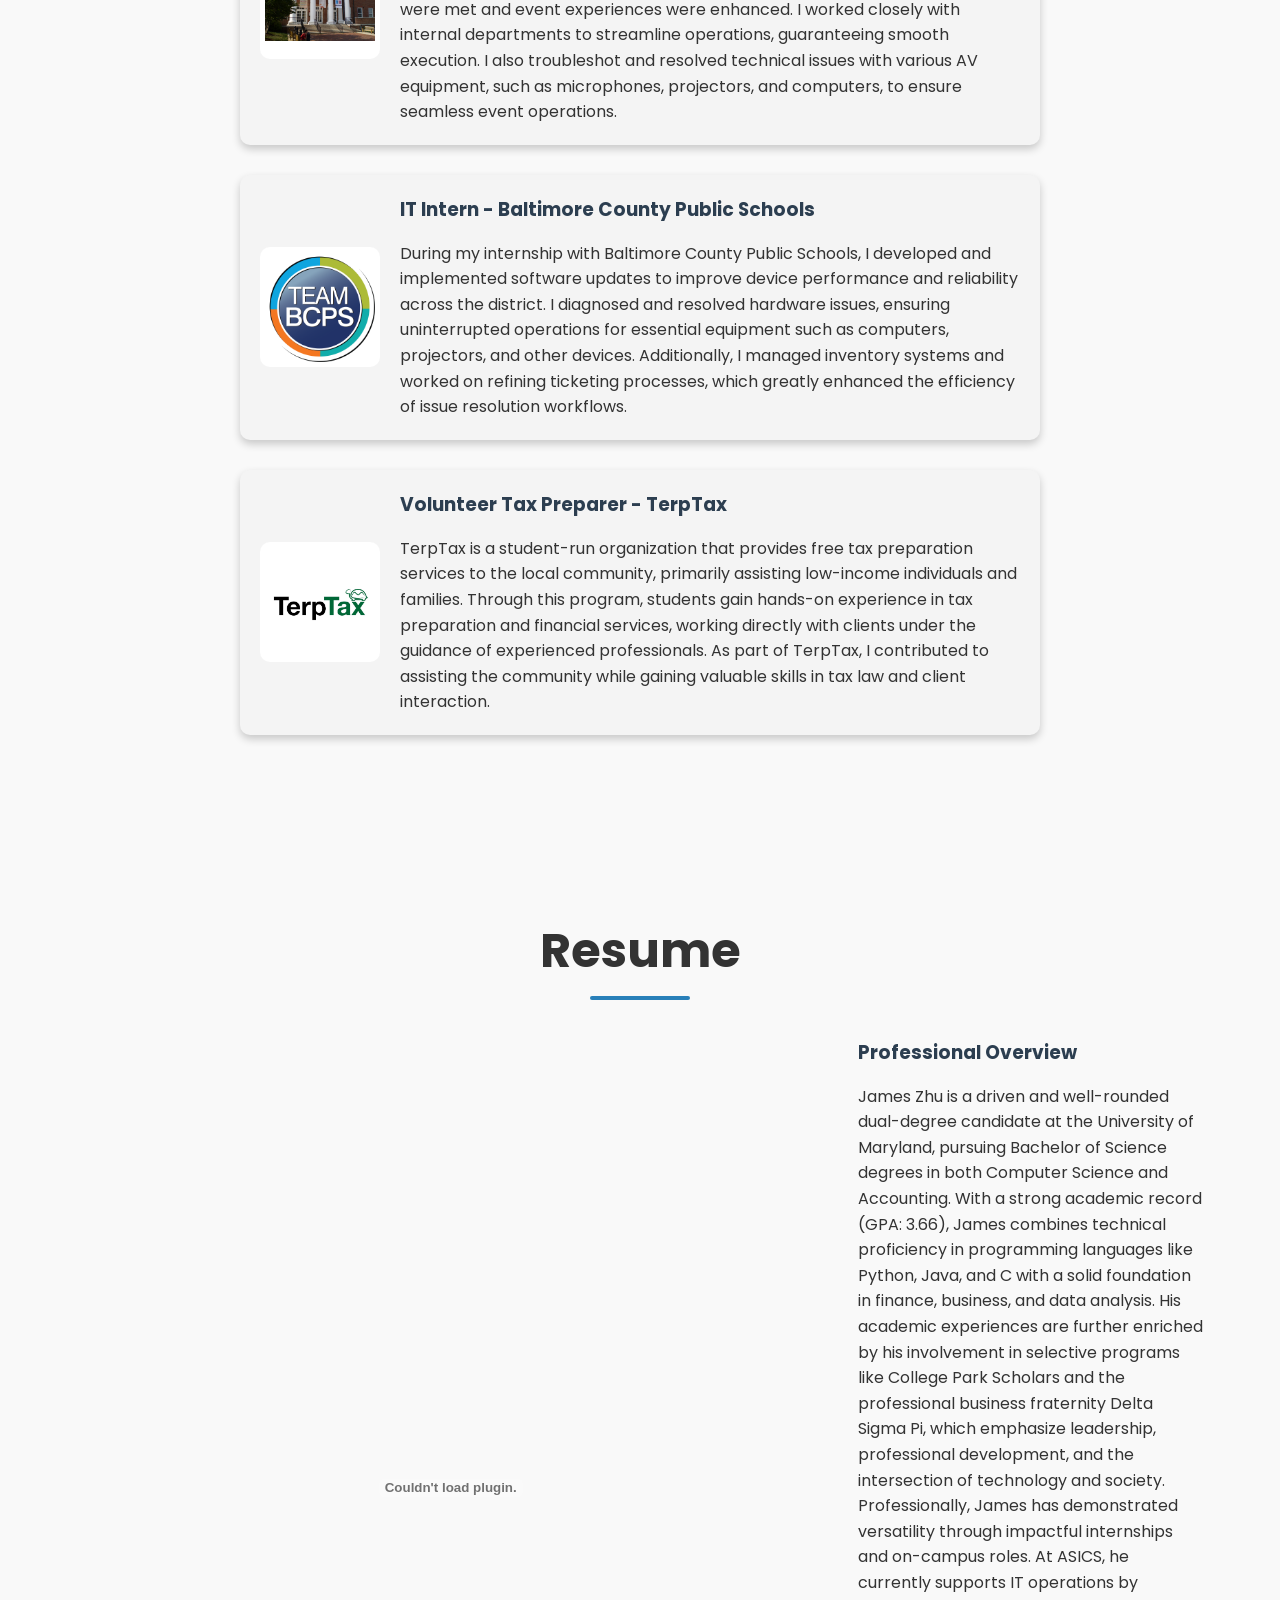
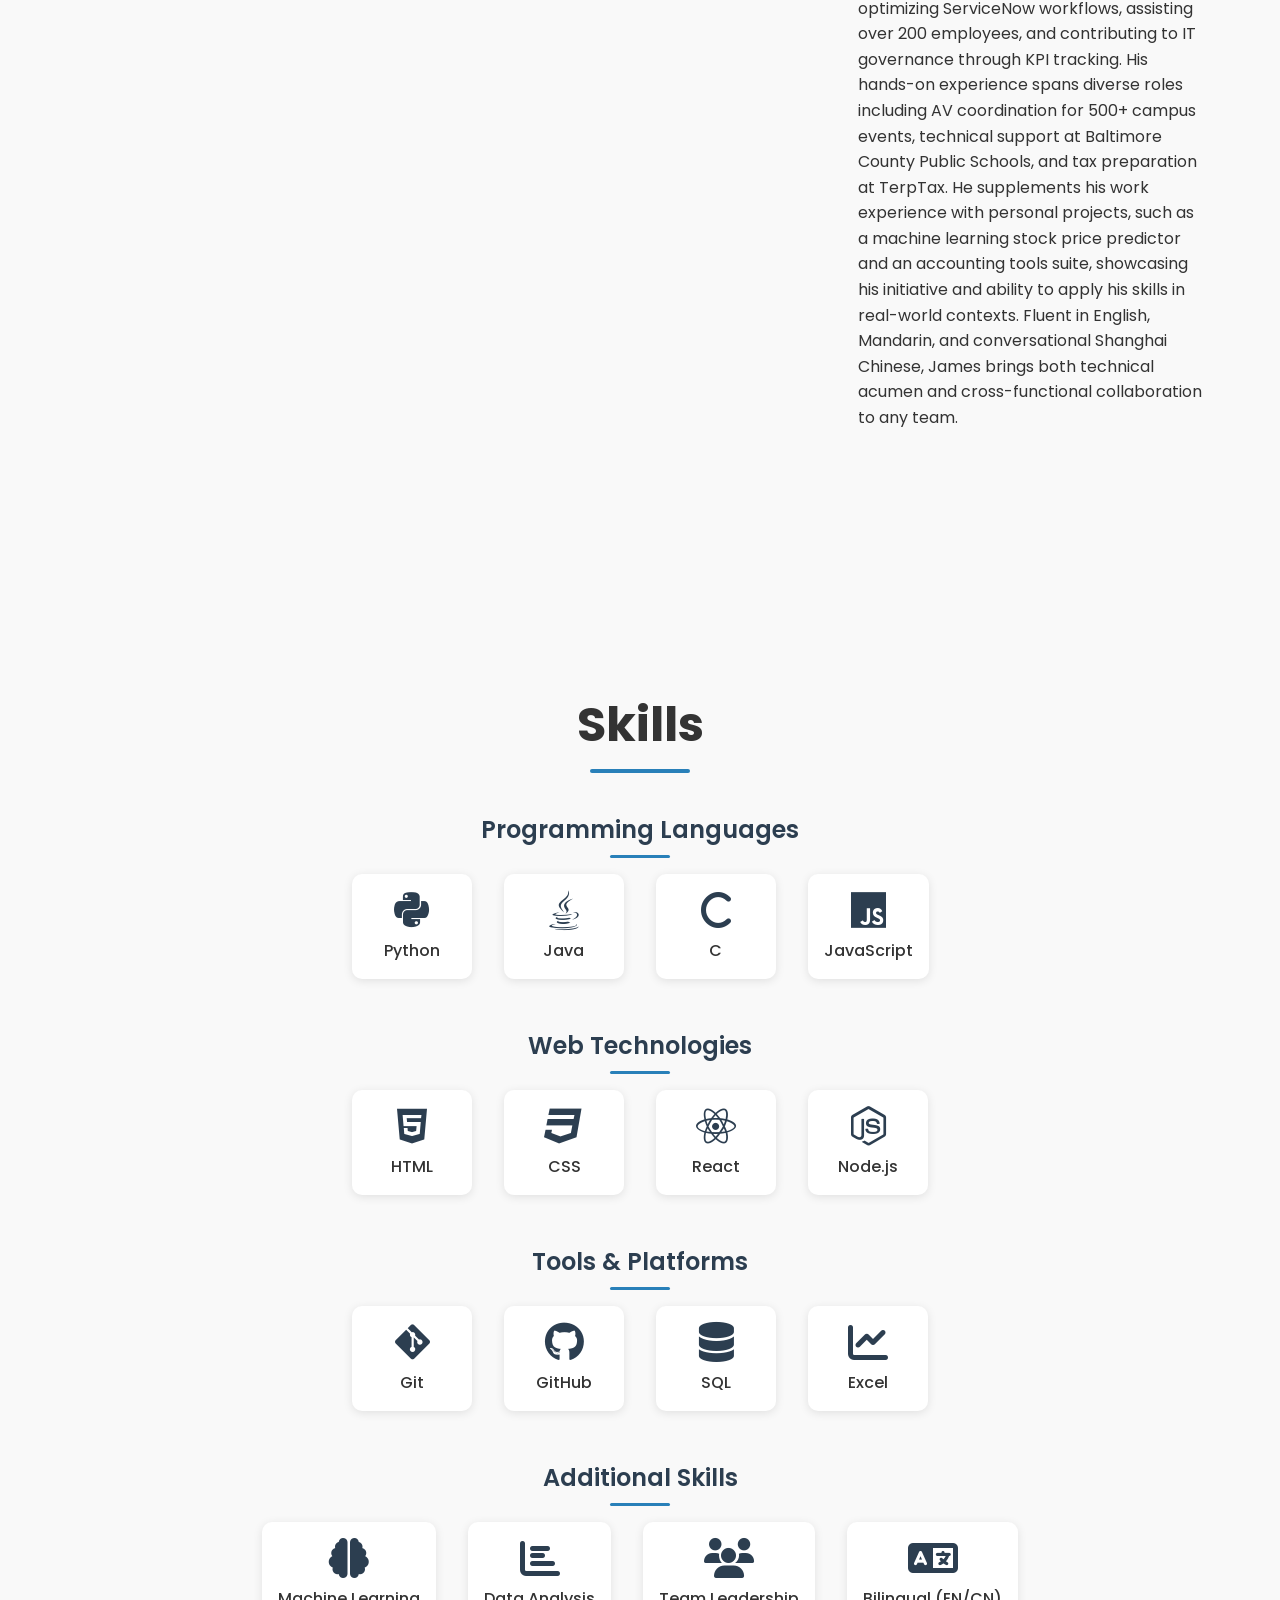
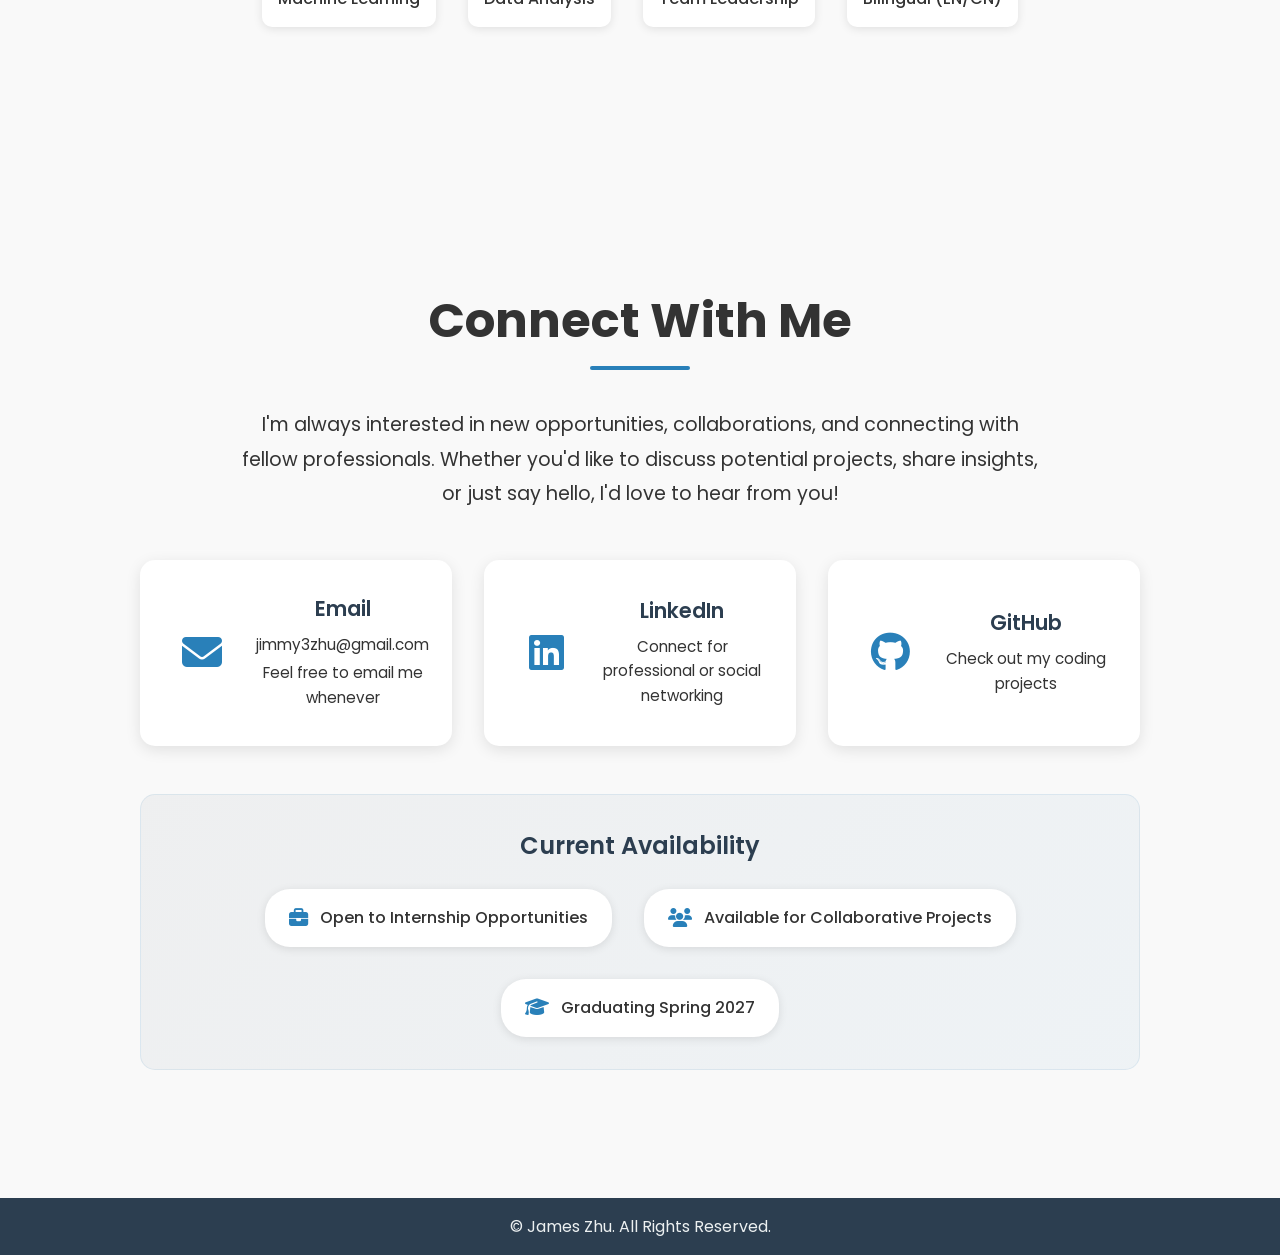
==== commit f97b1763: "project title" ====
--- a/index.html
+++ b/index.html
@@ -386,7 +386,7 @@
                     </div>
                     <div class="availability-item">
                         <i class="fa-solid fa-graduation-cap"></i>
-                        <span>Graduating Spring 2025</span>
+                        <span>Graduating Spring 2027</span>
                     </div>
                 </div>
             </div>
@@ -400,4 +400,4 @@
     <script src="https://cdn.jsdelivr.net/npm/swiper@11/swiper-bundle.min.js"></script>
     <script src="script.js"></script>
 </body>
-</html>+</html>
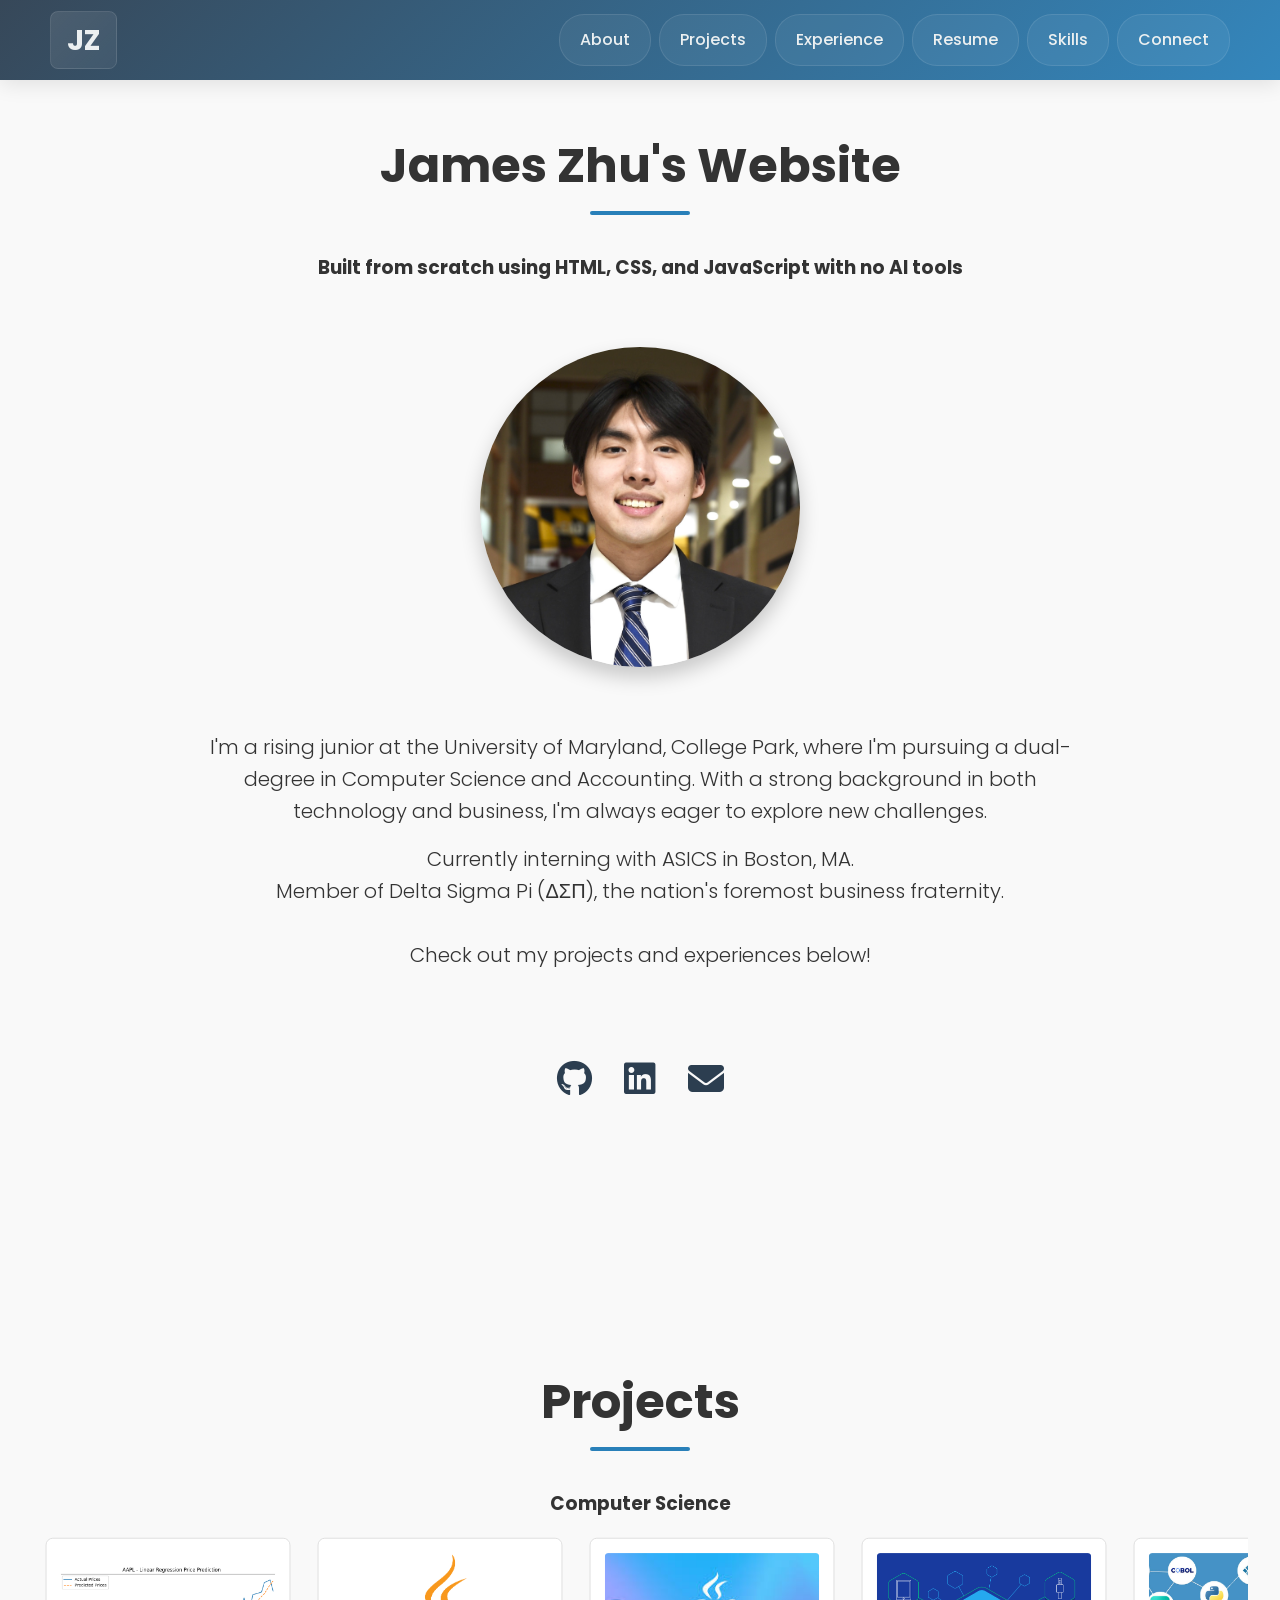
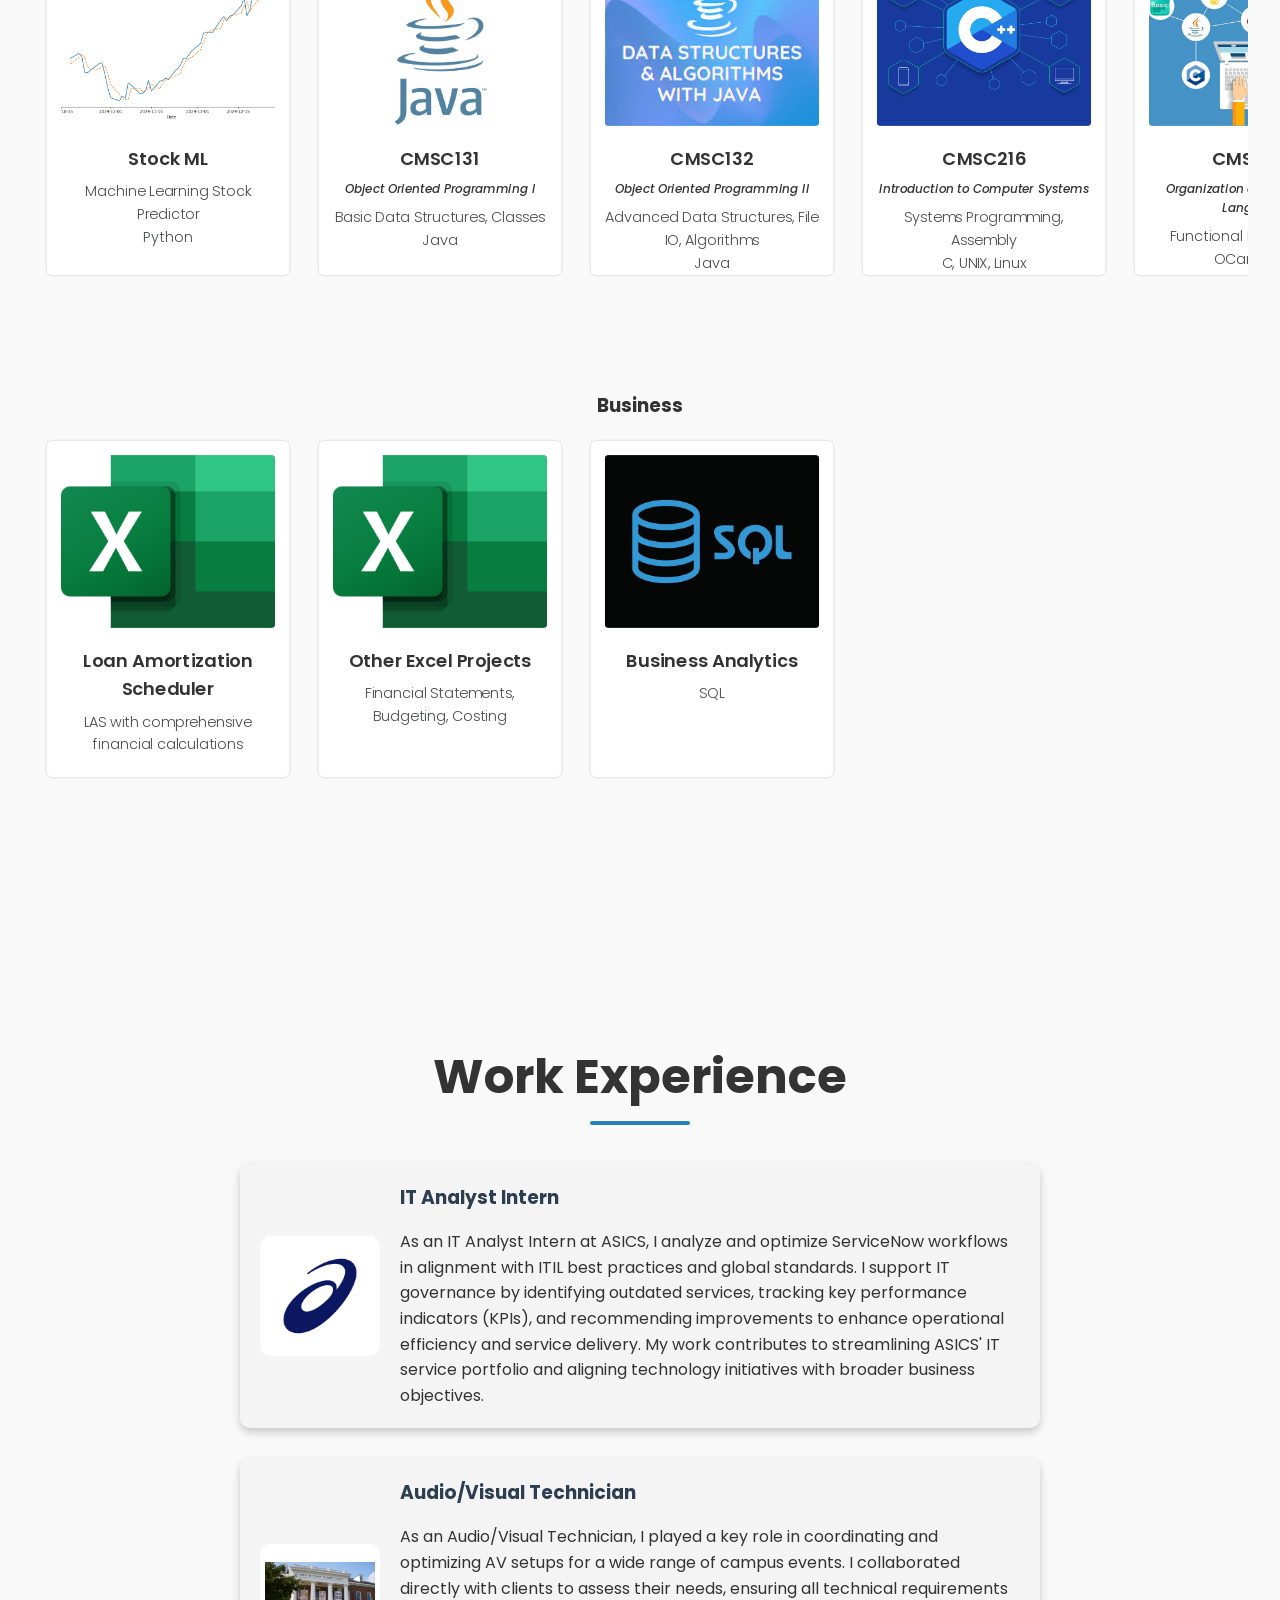
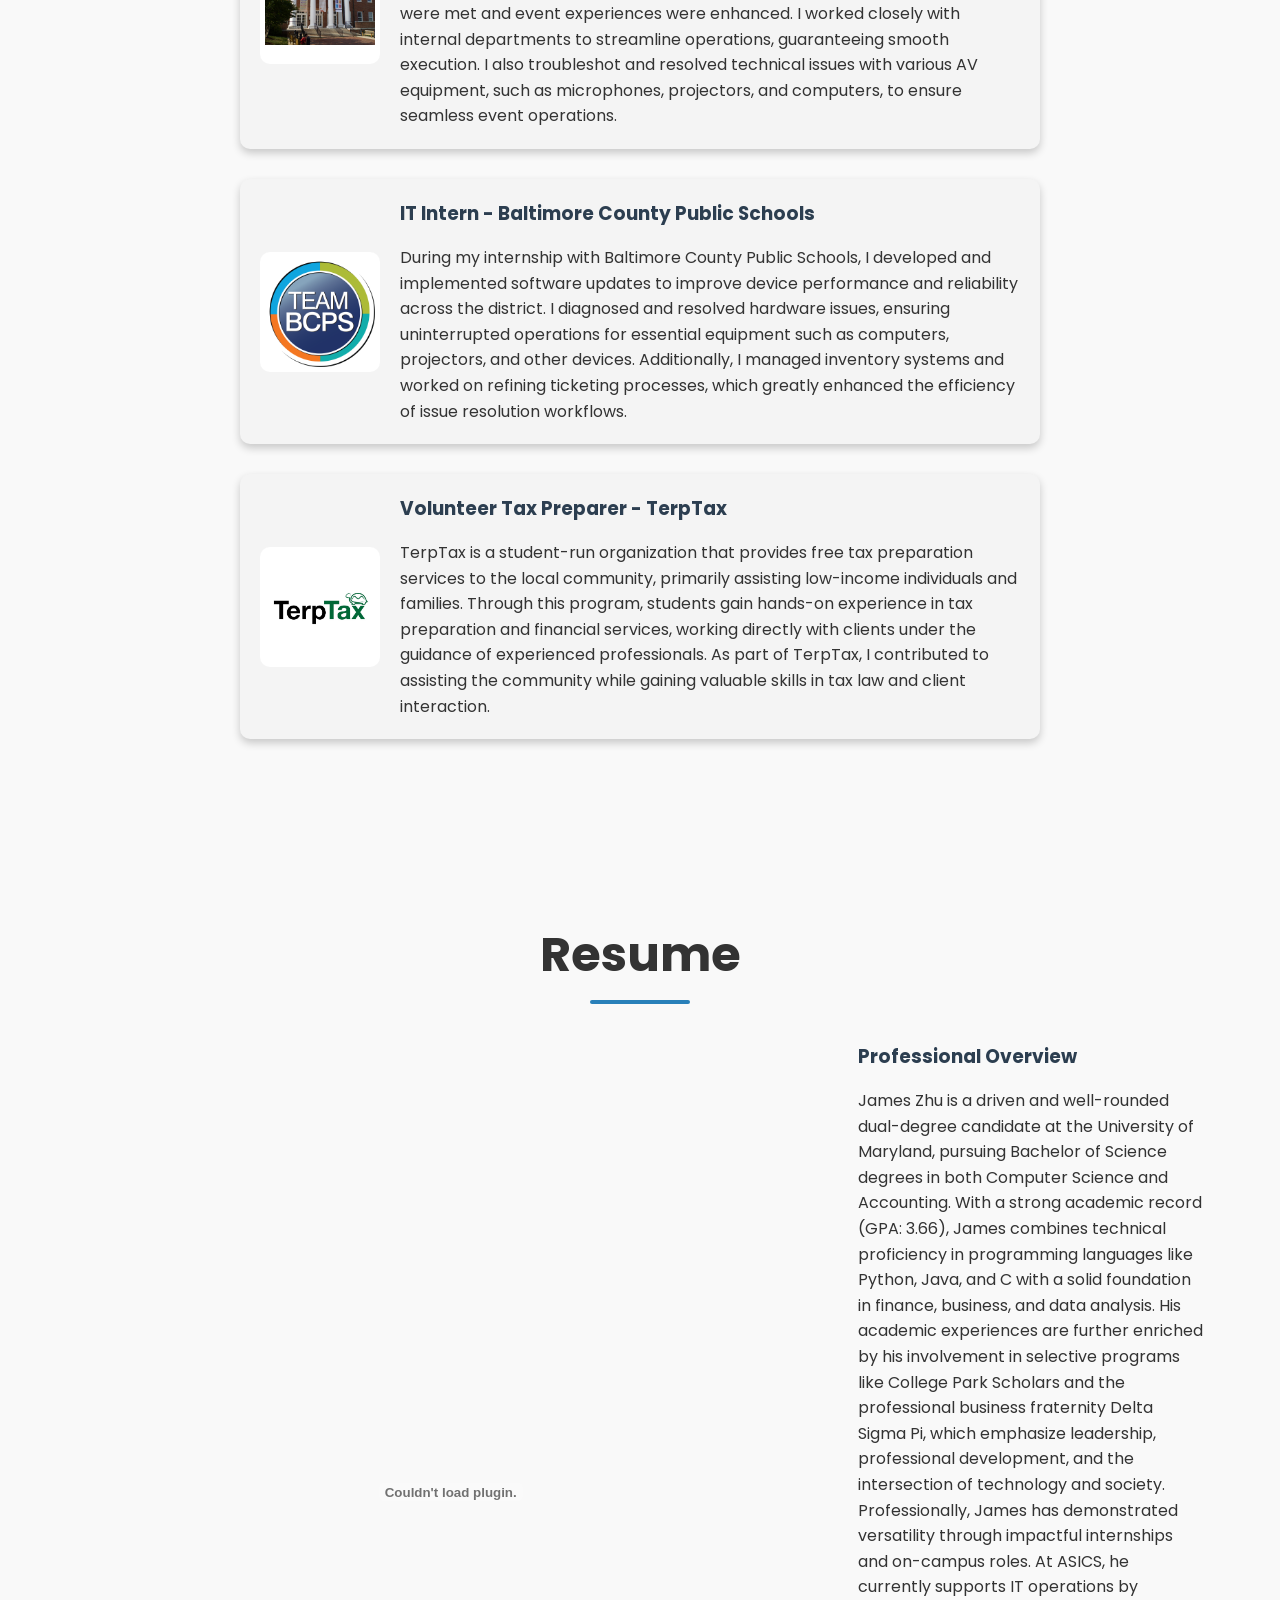
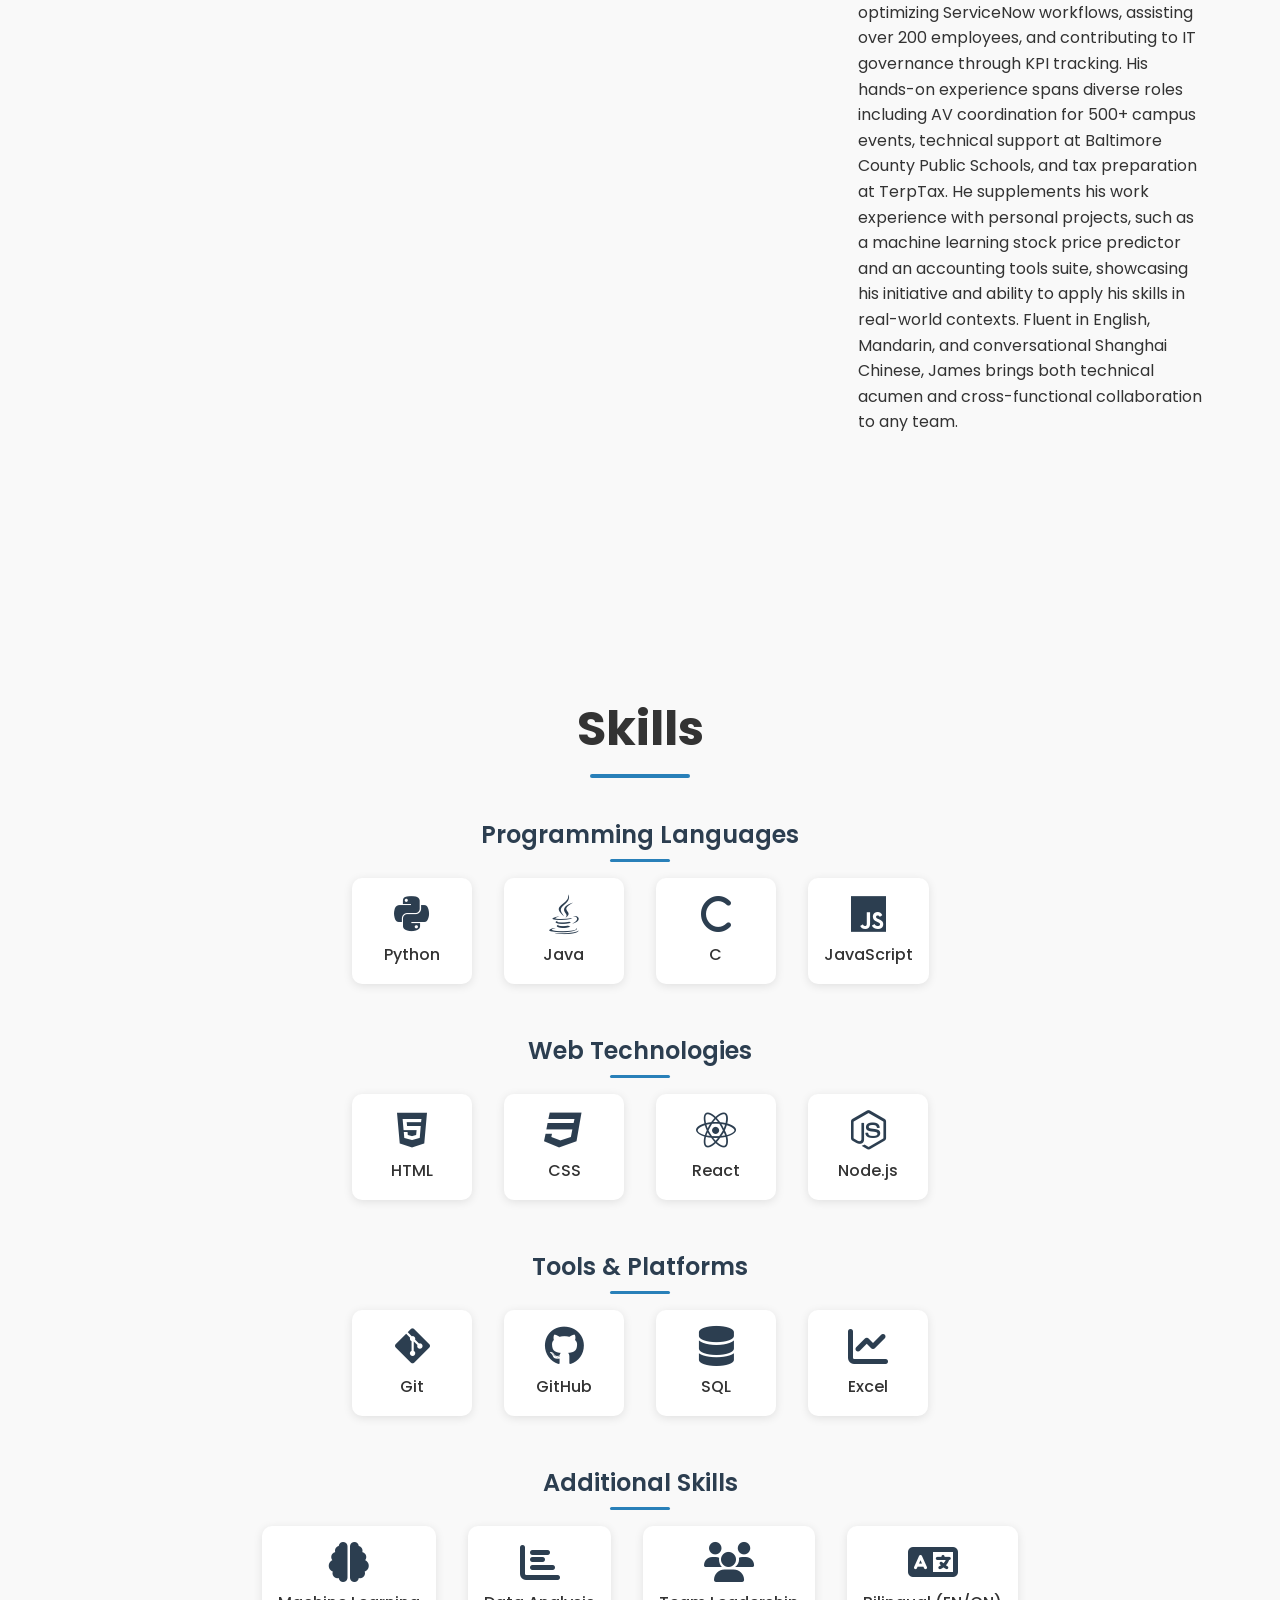
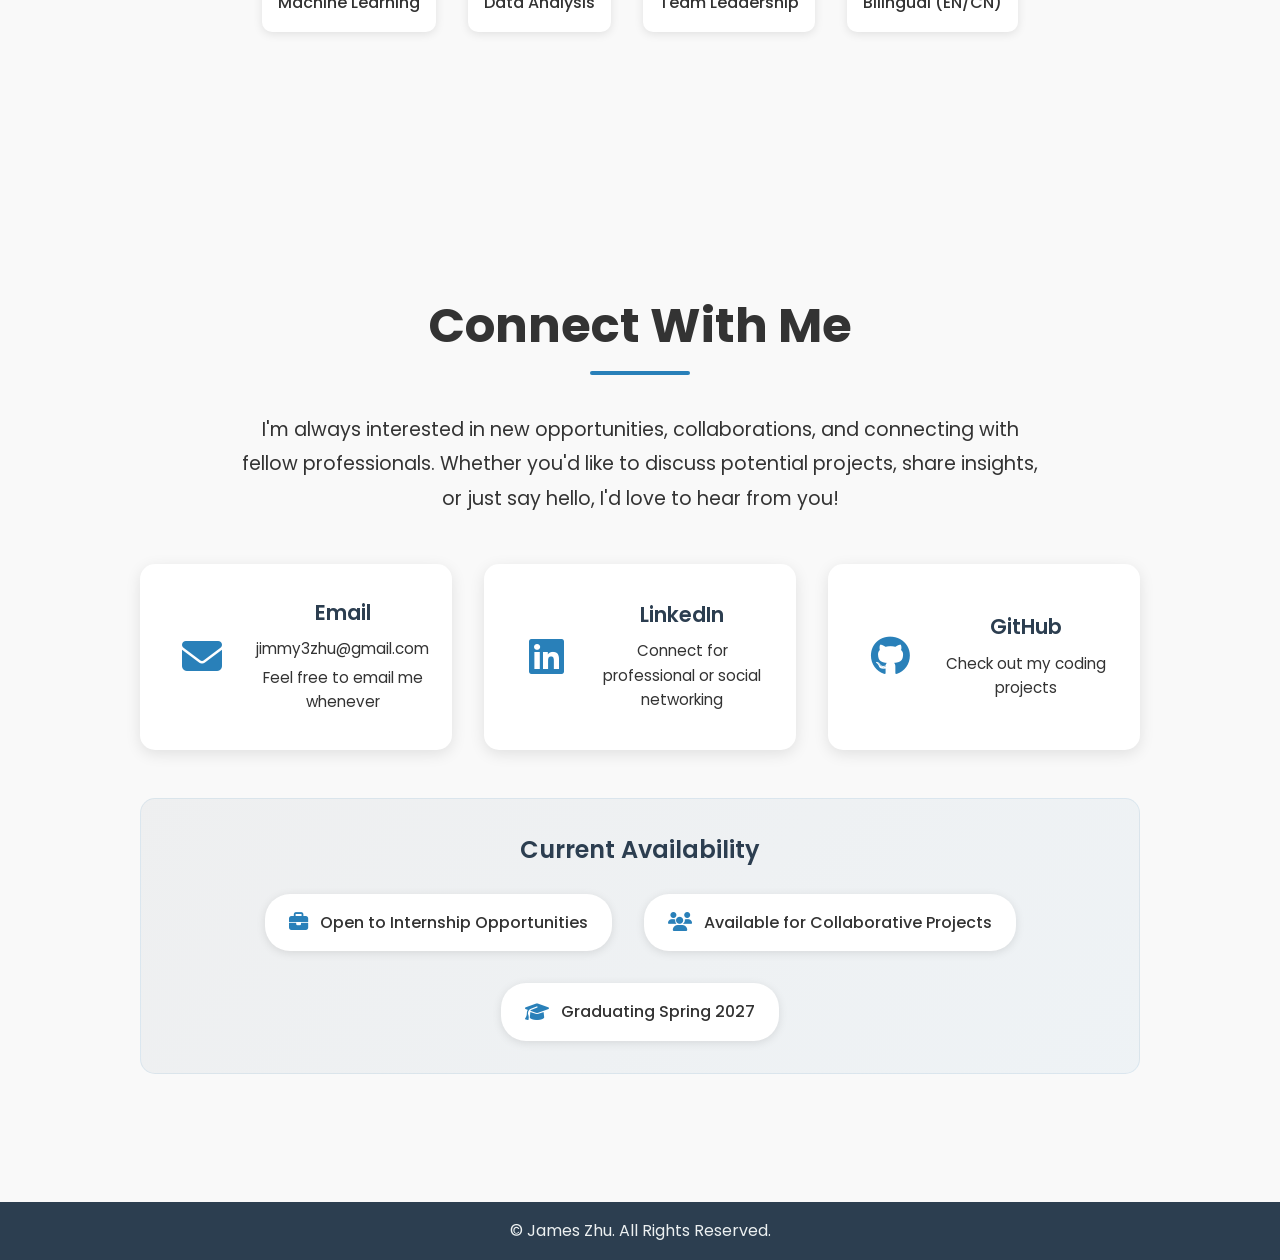
==== commit 08f3bf58: "Update index.html" ====
--- a/index.html
+++ b/index.html
@@ -30,7 +30,7 @@
     
     <section id="about-section">
         <h2>James Zhu's Website</h2>
-        <h4>Built from scratch with HTML, CSS, and JavaScript</h4>
+        <h3>Built from scratch using HTML, CSS, and JavaScript with no AI tools</h3>
         <div class="headshot">
             <img src="images/headshot.png" alt="James Zhu headshot">
         </div>
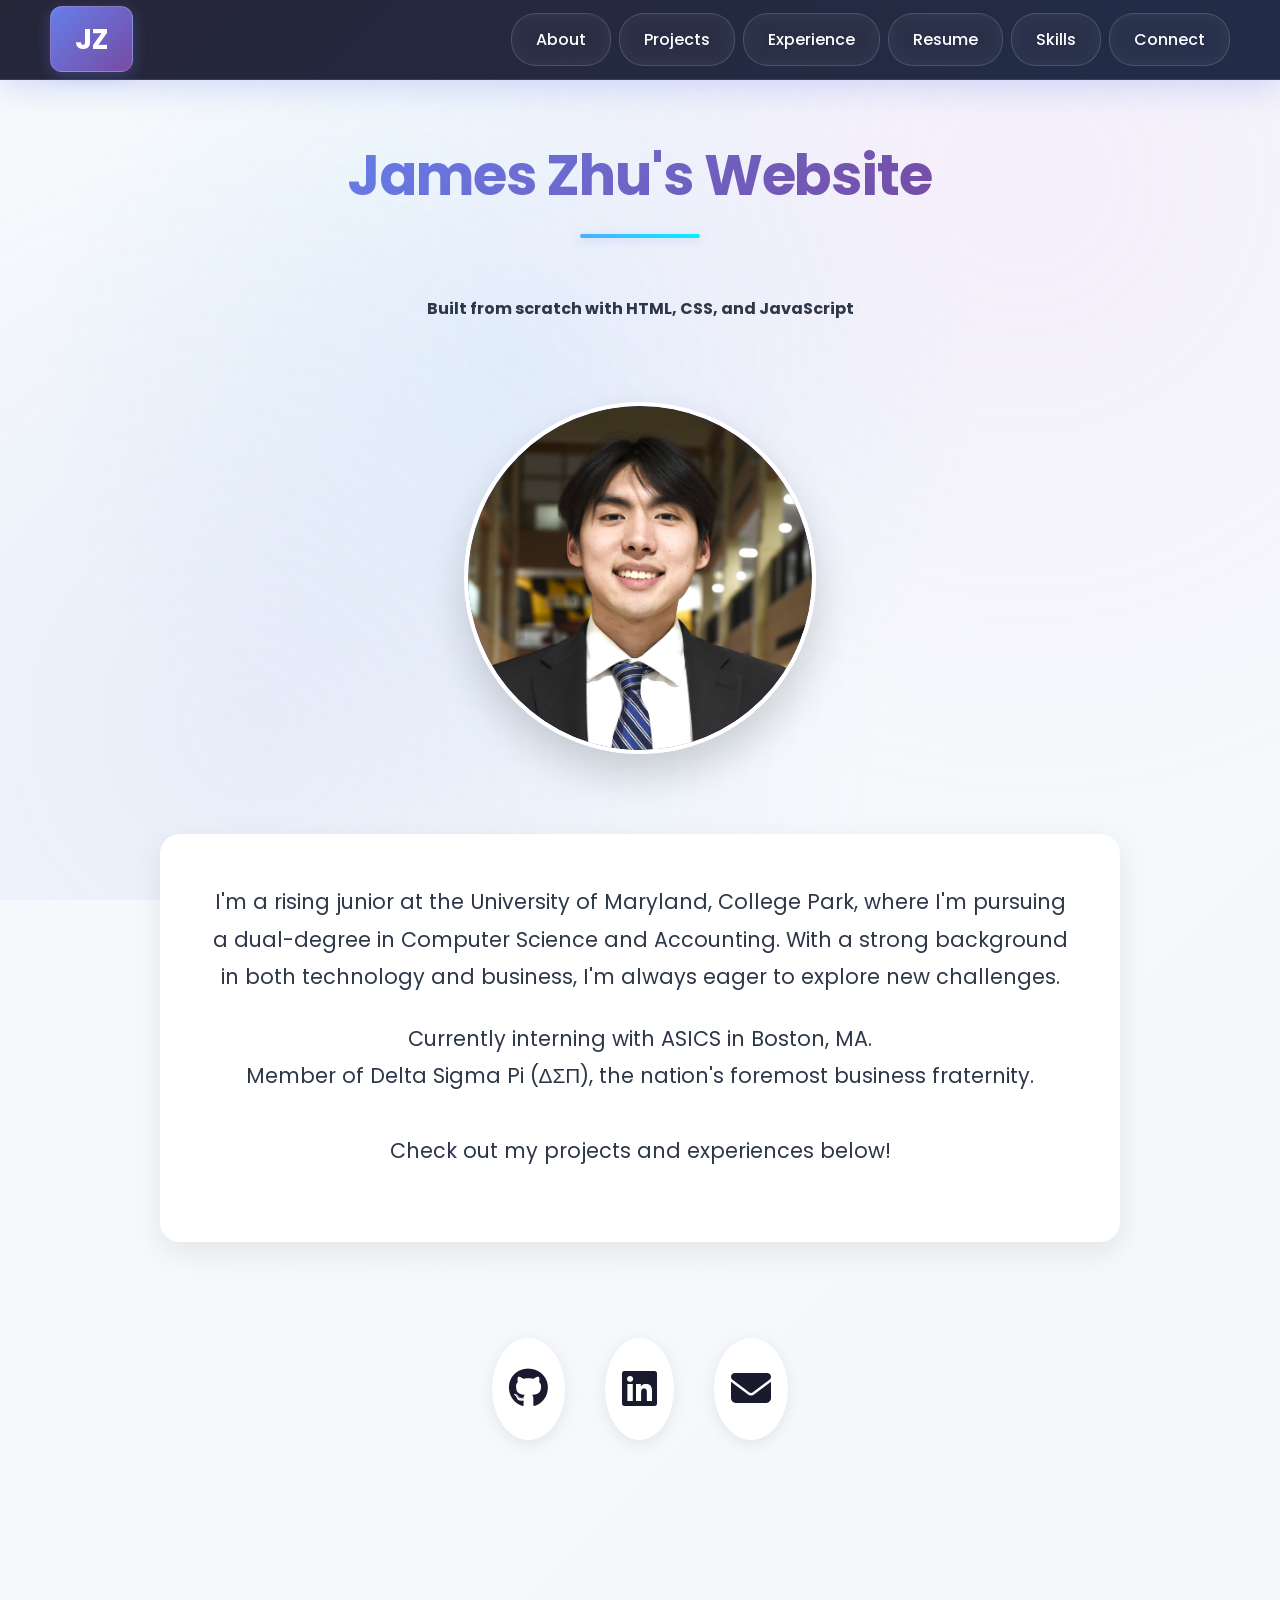
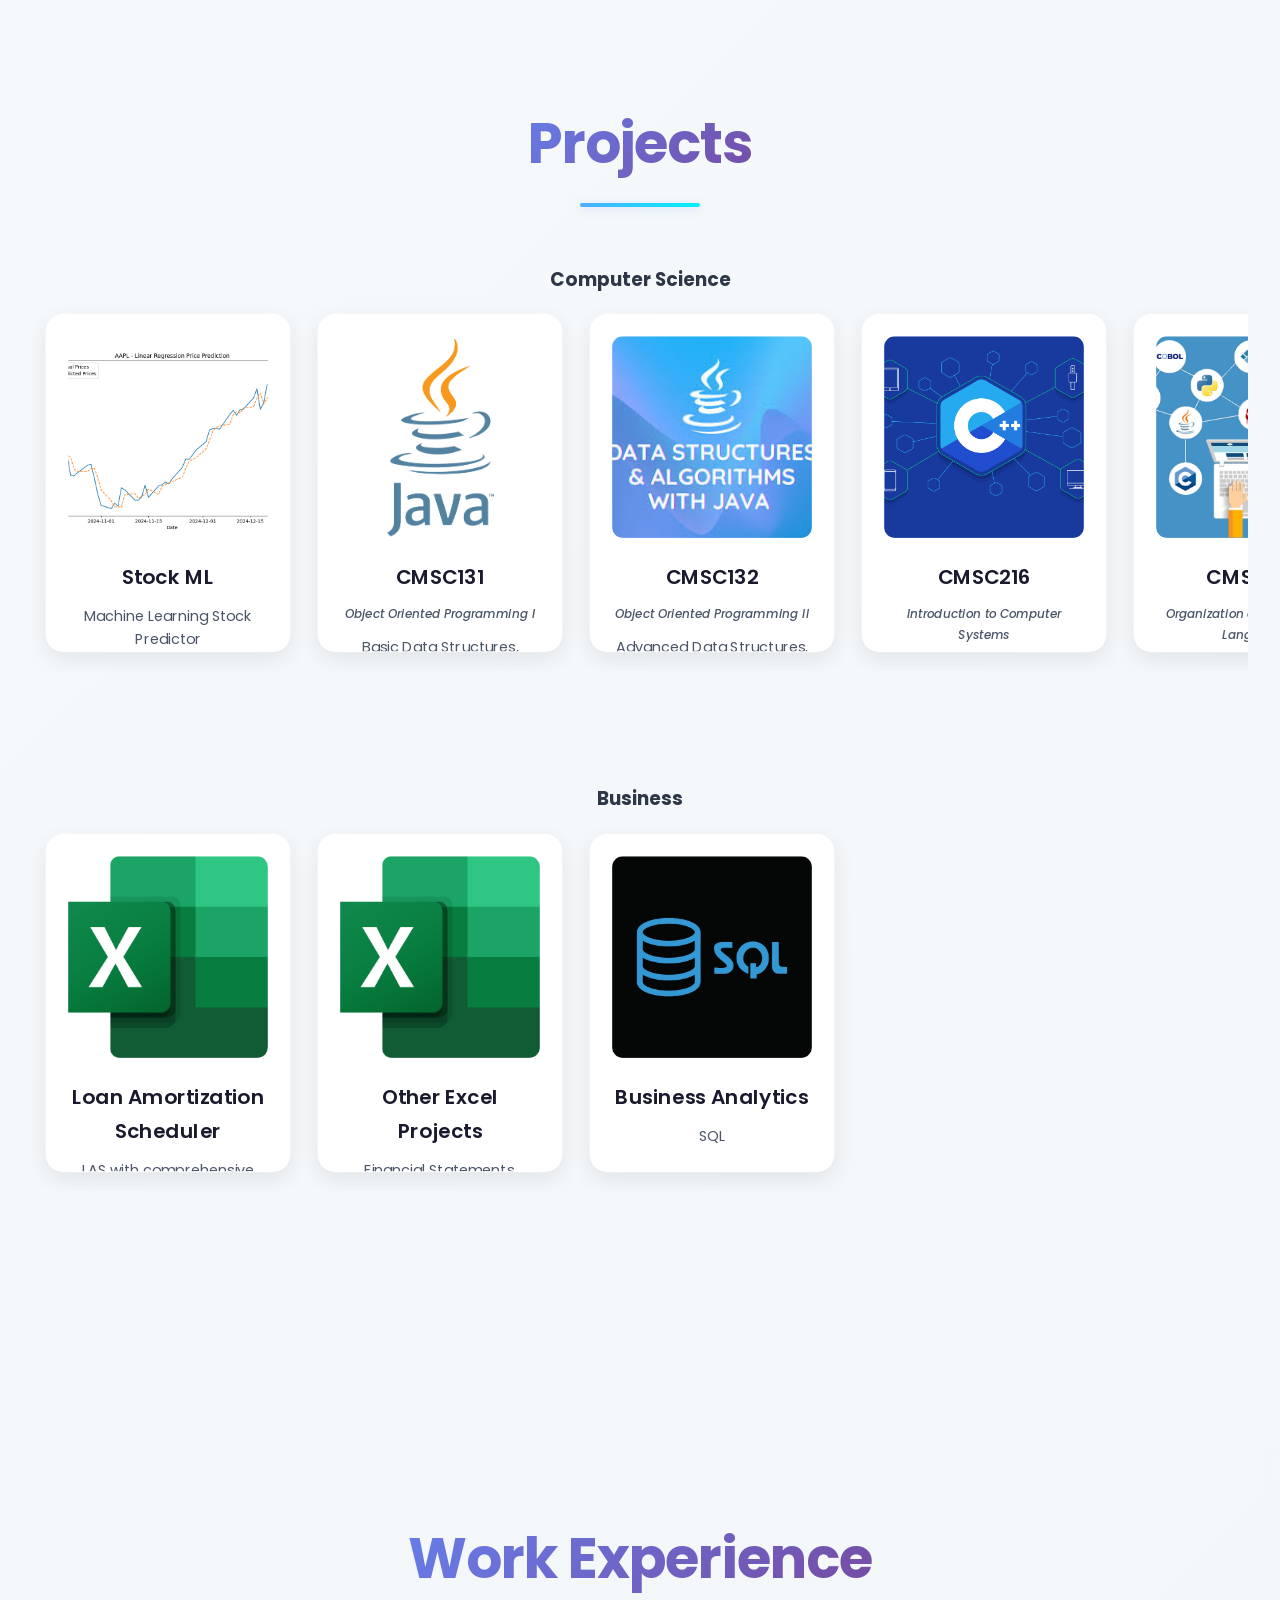
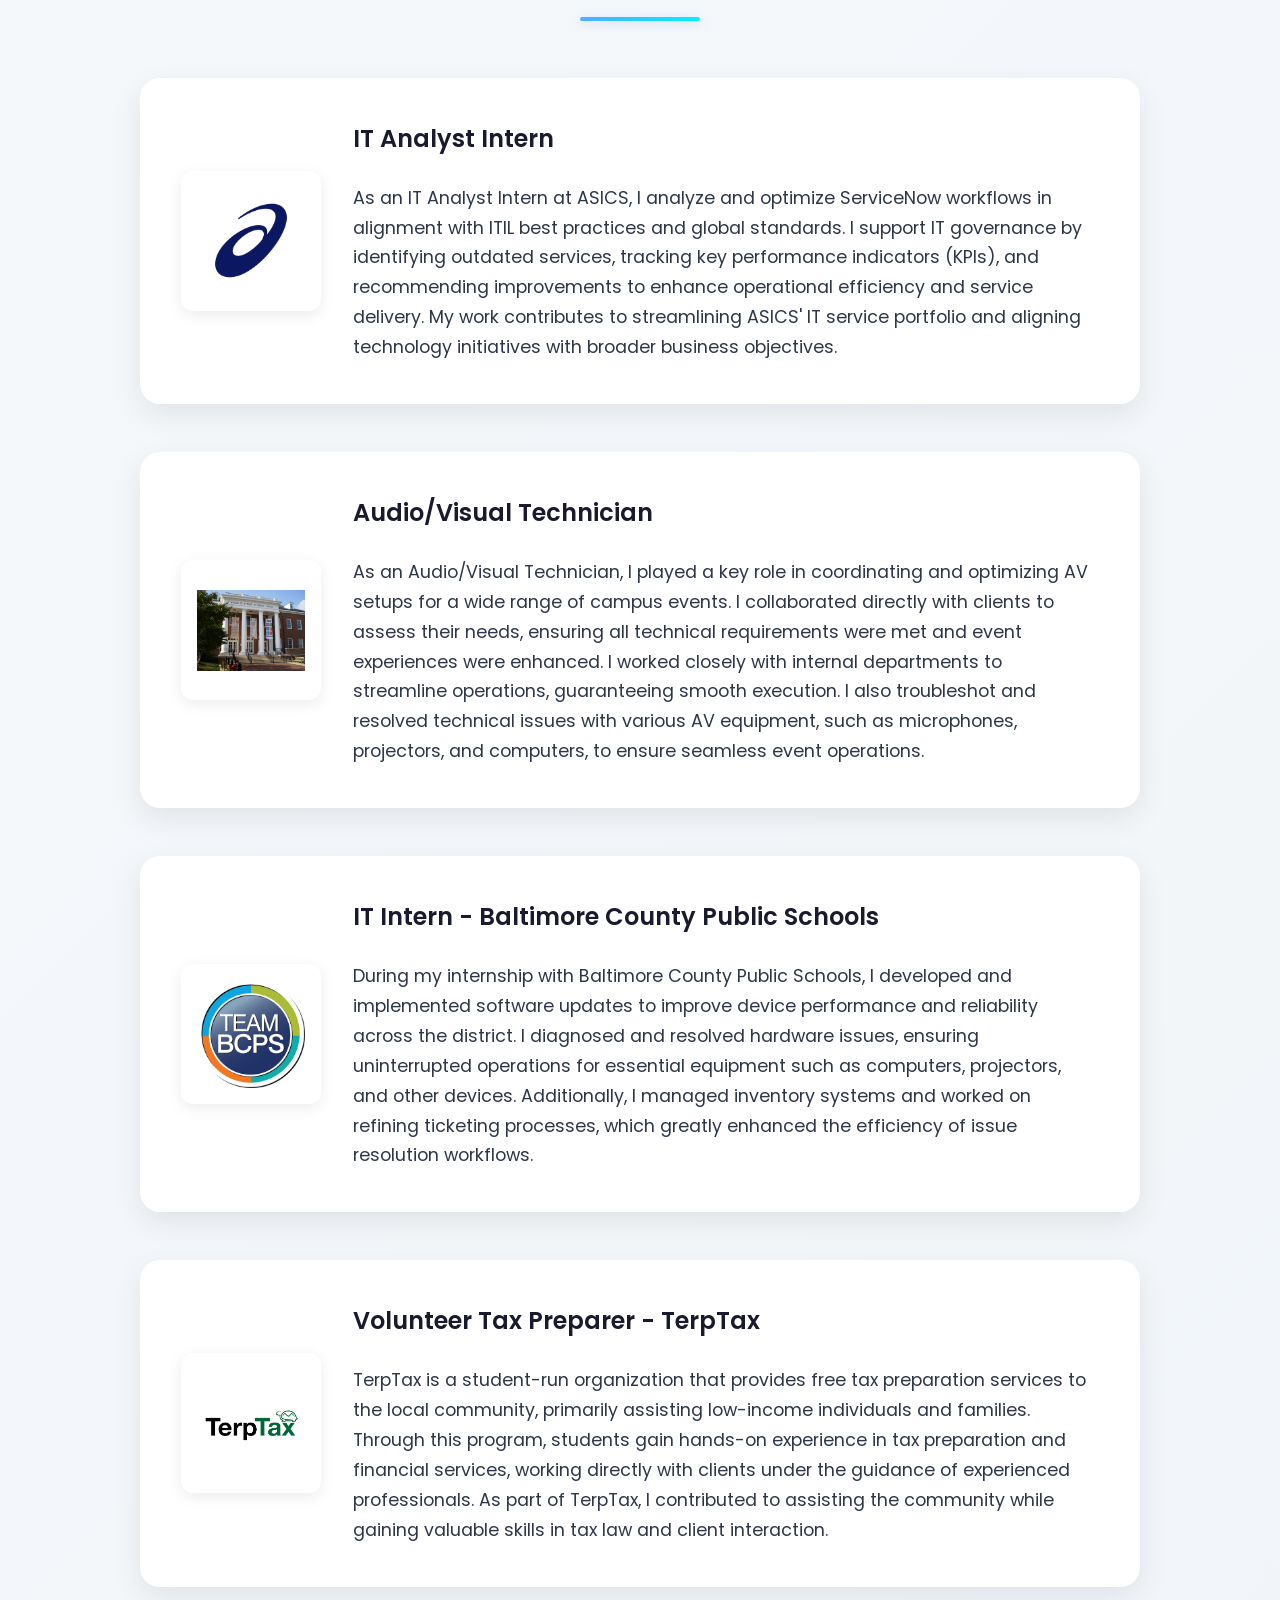
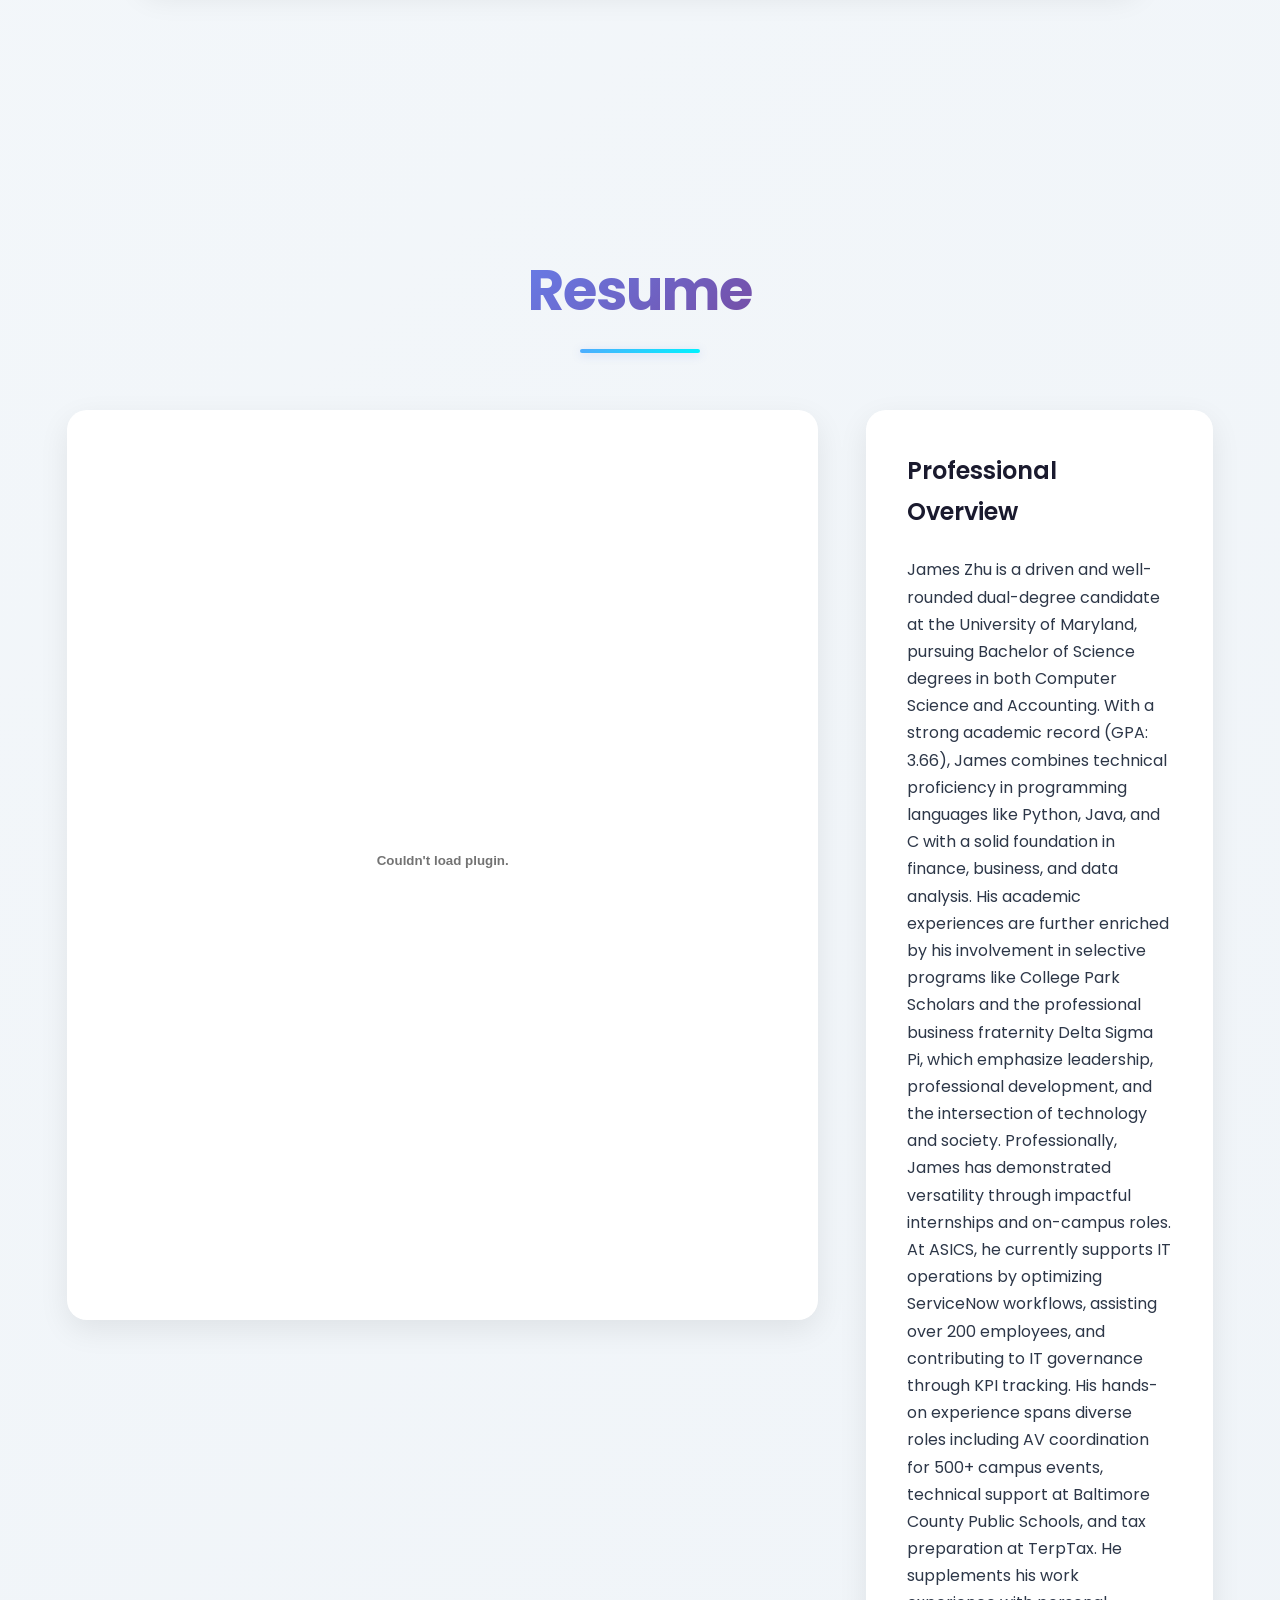
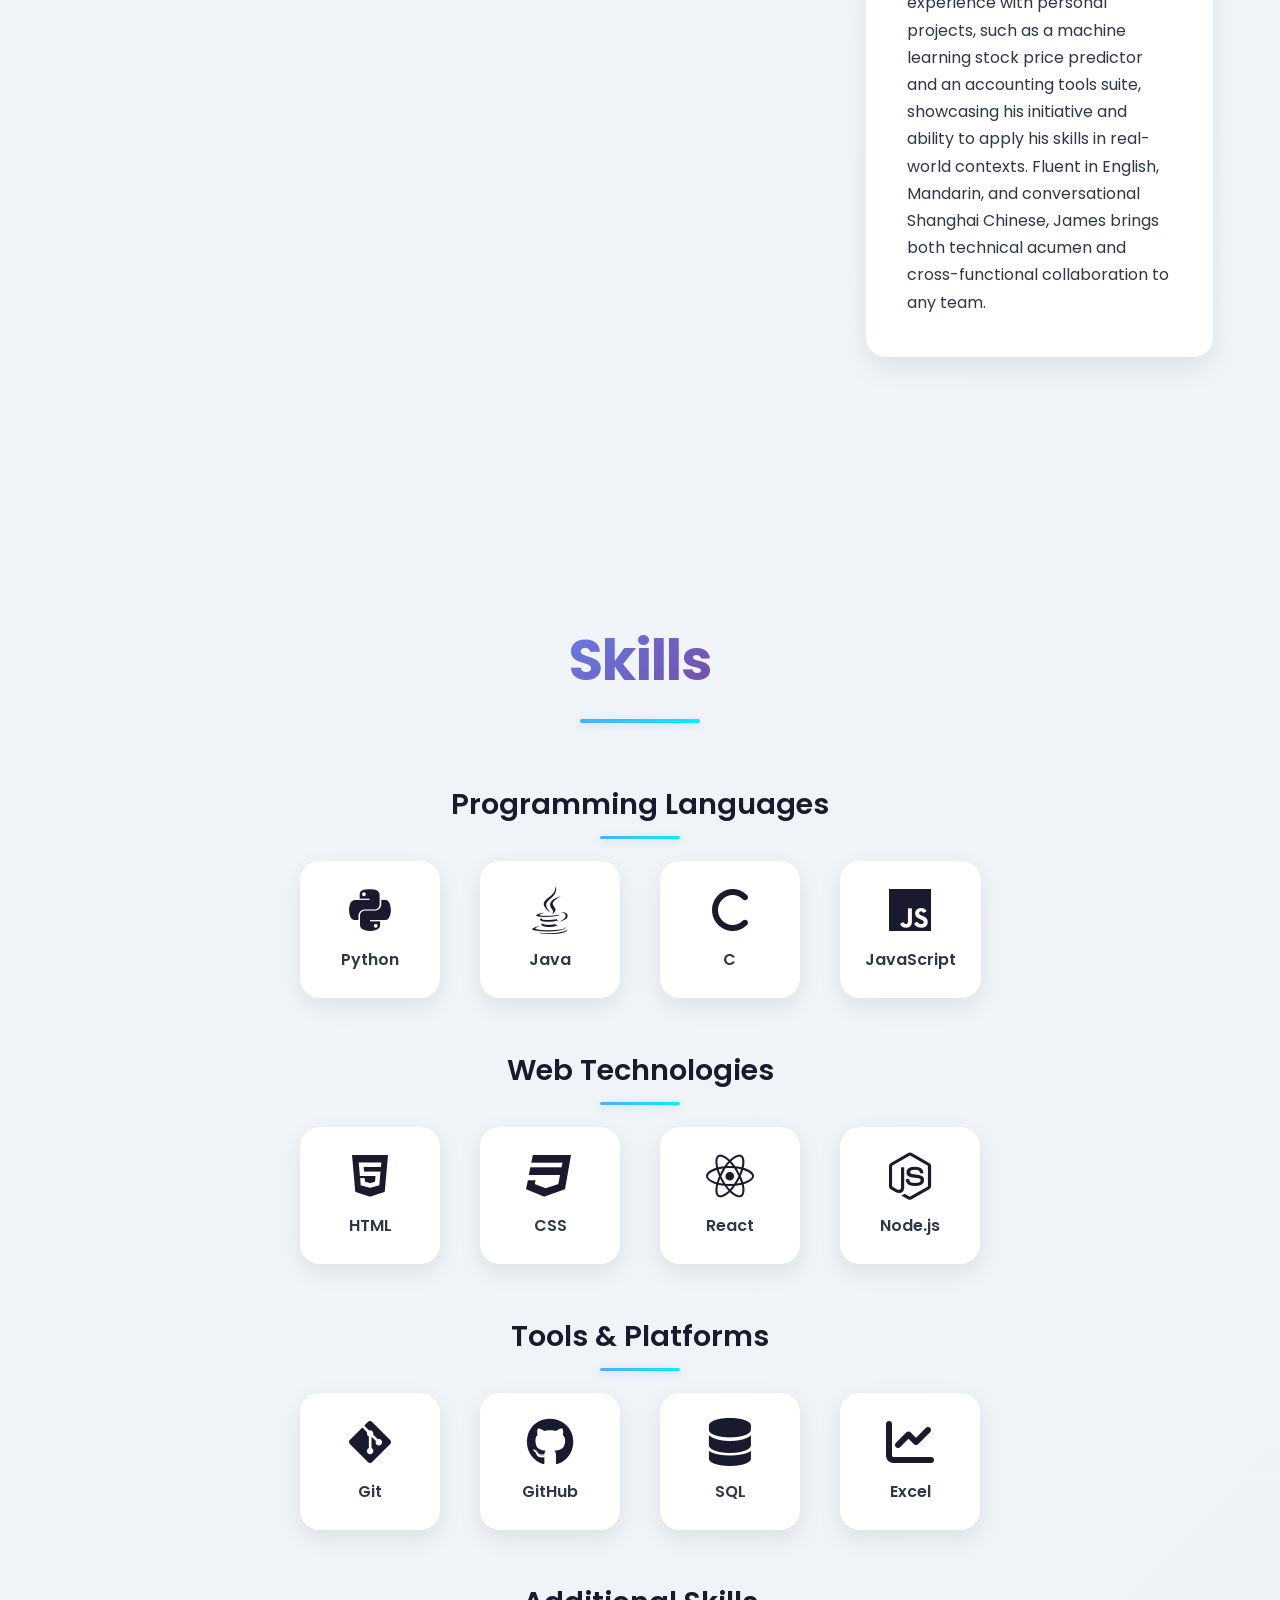
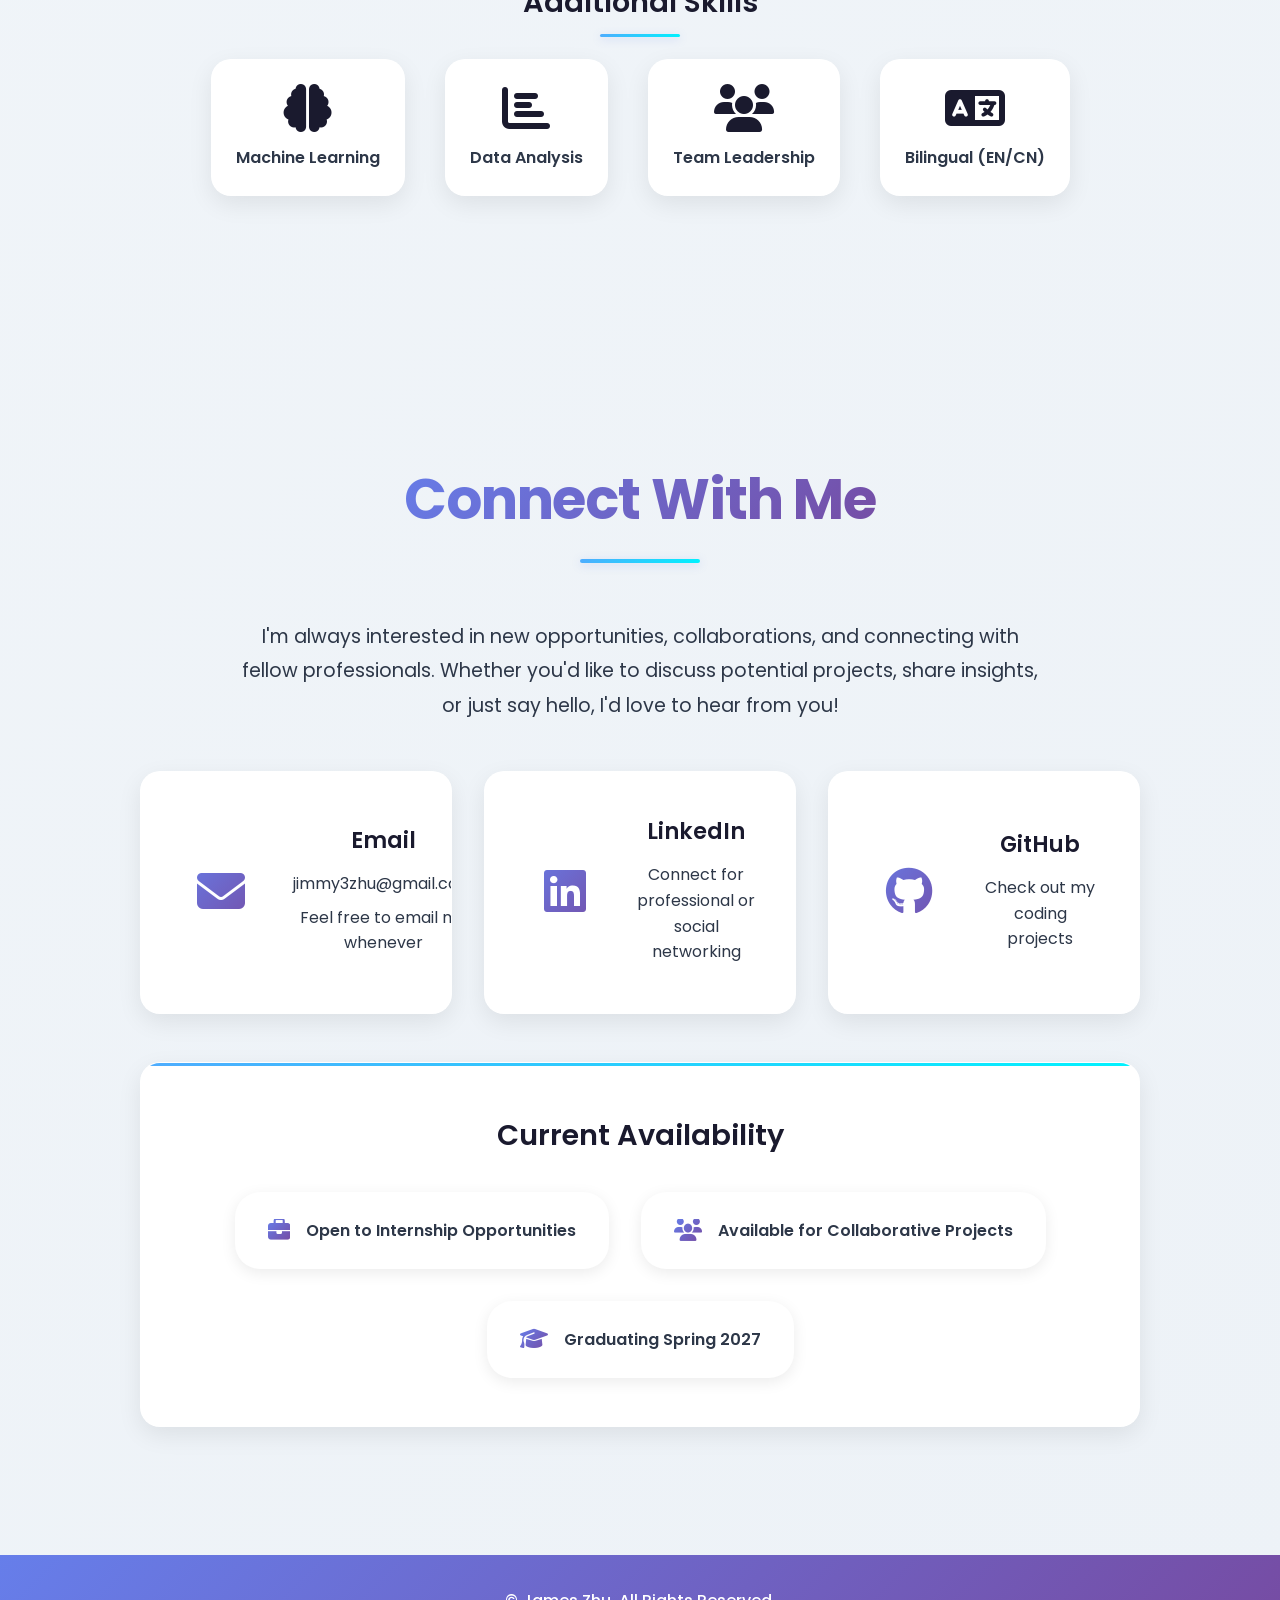
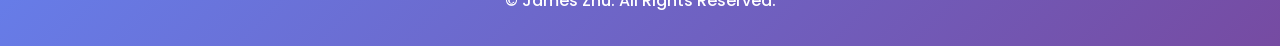
==== commit d3503e29: "UI Redesign | new cells for projects/experiences | recoloring" ====
--- a/index.html
+++ b/index.html
@@ -30,7 +30,7 @@
     
     <section id="about-section">
         <h2>James Zhu's Website</h2>
-        <h3>Built from scratch using HTML, CSS, and JavaScript with no AI tools</h3>
+        <h4>Built from scratch with HTML, CSS, and JavaScript</h4>
         <div class="headshot">
             <img src="images/headshot.png" alt="James Zhu headshot">
         </div>
@@ -400,4 +400,4 @@
     <script src="https://cdn.jsdelivr.net/npm/swiper@11/swiper-bundle.min.js"></script>
     <script src="script.js"></script>
 </body>
-</html>
+</html>
--- a/style.css
+++ b/style.css
@@ -1,13 +1,24 @@
 /* ===== CSS VARIABLES ===== */
 :root {
-    --primary-color: #2c3e50;
-    --secondary-color: #2980b9;
-    --text-color: #333;
-    --background-color: #f9f9f9;
-    --white: #ecf0f1;
-    --shadow-light: rgba(0, 0, 0, 0.1);
-    --shadow-medium: rgba(0, 0, 0, 0.15);
-    --shadow-heavy: rgba(0, 0, 0, 0.2);
+    --primary-color: #1a1a2e;
+    --secondary-color: #16213e;
+    --accent-color: #0f3460;
+    --highlight-color: #e94560;
+    --text-color: #2d3748;
+    --text-light: #4a5568;
+    --background-color: #f7fafc;
+    --background-secondary: #edf2f7;
+    --white: #ffffff;
+    --gradient-primary: linear-gradient(135deg, #667eea 0%, #764ba2 100%);
+    --gradient-secondary: linear-gradient(135deg, #f093fb 0%, #f5576c 100%);
+    --gradient-accent: linear-gradient(135deg, #4facfe 0%, #00f2fe 100%);
+    --shadow-light: rgba(0, 0, 0, 0.08);
+    --shadow-medium: rgba(0, 0, 0, 0.12);
+    --shadow-heavy: rgba(0, 0, 0, 0.16);
+    --shadow-colored: rgba(102, 126, 234, 0.25);
+    --border-radius: 12px;
+    --border-radius-lg: 20px;
+    --transition: all 0.3s cubic-bezier(0.4, 0, 0.2, 1);
 }
 
 /* ===== RESET & BASE STYLES ===== */
@@ -23,14 +34,31 @@
 
 body {
     font-family: 'Poppins', sans-serif;
-    background-color: var(--background-color);
+    background: linear-gradient(135deg, #f7fafc 0%, #edf2f7 100%);
     color: var(--text-color);
-    line-height: 1.6;
+    line-height: 1.7;
+    font-weight: 400;
+    overflow-x: hidden;
+}
+
+body::before {
+    content: '';
+    position: fixed;
+    top: 0;
+    left: 0;
+    width: 100%;
+    height: 100%;
+    background: 
+        radial-gradient(circle at 20% 80%, rgba(102, 126, 234, 0.1) 0%, transparent 50%),
+        radial-gradient(circle at 80% 20%, rgba(240, 147, 251, 0.1) 0%, transparent 50%),
+        radial-gradient(circle at 40% 40%, rgba(79, 172, 254, 0.1) 0%, transparent 50%);
+    pointer-events: none;
+    z-index: -1;
 }
 
 /* ===== NAVIGATION ===== */
 nav {
-    background: linear-gradient(135deg, rgba(44, 62, 80, 0.95) 0%, rgba(41, 128, 185, 0.95) 100%);
+    background: linear-gradient(135deg, rgba(26, 26, 46, 0.95) 0%, rgba(22, 33, 62, 0.95) 100%);
     display: flex;
     justify-content: space-between;
     padding: 0 3.125rem;
@@ -40,14 +68,16 @@
     top: 0;
     width: 100%;
     z-index: 1000;
-    backdrop-filter: blur(10px);
-    box-shadow: 0 4px 20px var(--shadow-light);
-    transition: all 0.3s ease;
+    backdrop-filter: blur(20px);
+    box-shadow: 0 8px 32px var(--shadow-colored);
+    transition: var(--transition);
+    border-bottom: 1px solid rgba(255, 255, 255, 0.1);
 }
 
 nav.scrolled {
-    background: linear-gradient(135deg, rgba(44, 62, 80, 0.98) 0%, rgba(41, 128, 185, 0.98) 100%);
-    box-shadow: 0 4px 25px var(--shadow-medium);
+    background: linear-gradient(135deg, rgba(26, 26, 46, 0.98) 0%, rgba(22, 33, 62, 0.98) 100%);
+    box-shadow: 0 12px 40px var(--shadow-colored);
+    transform: translateY(-2px);
 }
 
 /* Logo styling */
@@ -56,18 +86,19 @@
     font-size: 1.8rem;
     font-weight: 700;
     text-decoration: none;
-    padding: 0.5rem 1rem;
-    border-radius: 8px;
-    background: linear-gradient(135deg, rgba(255, 255, 255, 0.1) 0%, rgba(255, 255, 255, 0.05) 100%);
-    border: 1px solid rgba(255, 255, 255, 0.1);
-    transition: all 0.3s ease;
-    position: relative;
+    padding: 0.75rem 1.5rem;
+    border-radius: var(--border-radius);
+    background: var(--gradient-primary);
+    border: 1px solid rgba(255, 255, 255, 0.2);
+    transition: var(--transition);
+    position: relative;
+    box-shadow: 0 4px 15px rgba(102, 126, 234, 0.3);
 }
 
 nav .left a:hover {
-    transform: translateY(-2px) scale(1.05);
-    box-shadow: 0 6px 20px var(--shadow-heavy);
-    background: linear-gradient(135deg, rgba(255, 255, 255, 0.2) 0%, rgba(255, 255, 255, 0.1) 100%);
+    transform: translateY(-3px) scale(1.05);
+    box-shadow: 0 8px 25px rgba(102, 126, 234, 0.4);
+    background: var(--gradient-accent);
 }
 
 /* Navigation links */
@@ -81,27 +112,30 @@
     font-size: 1rem;
     font-weight: 500;
     text-decoration: none;
-    padding: 0.75rem 1.25rem;
+    padding: 0.75rem 1.5rem;
     border-radius: 25px;
-    transition: all 0.3s ease;
-    position: relative;
-    background: rgba(255, 255, 255, 0.05);
-    border: 1px solid rgba(255, 255, 255, 0.1);
+    transition: var(--transition);
+    position: relative;
+    background: rgba(255, 255, 255, 0.08);
+    border: 1px solid rgba(255, 255, 255, 0.15);
+    backdrop-filter: blur(10px);
 }
 
 nav .right a:hover {
     color: white;
-    transform: translateY(-2px) scale(1.05);
-    box-shadow: 0 6px 20px rgba(52, 152, 219, 0.4);
-    background: linear-gradient(135deg, var(--secondary-color) 0%, #3498db 100%);
+    transform: translateY(-3px) scale(1.05);
+    box-shadow: 0 8px 25px var(--shadow-colored);
+    background: var(--gradient-primary);
+    border-color: rgba(255, 255, 255, 0.3);
 }
 
 nav .right a.active {
-    background: linear-gradient(135deg, var(--secondary-color) 0%, #3498db 100%);
+    background: var(--gradient-primary);
     color: white;
-    box-shadow: 0 4px 15px rgba(52, 152, 219, 0.4);
-    transform: translateY(-1px);
+    box-shadow: 0 6px 20px var(--shadow-colored);
+    transform: translateY(-2px);
     animation: activePulse 2s infinite;
+    border-color: rgba(255, 255, 255, 0.3);
 }
 
 nav .right a.active::after {
@@ -159,15 +193,16 @@
     flex-direction: column;
     align-items: center;
     text-align: center;
-    gap: 2rem;
+    gap: 3rem;
     opacity: 1;
     transform: translateY(0);
-    transition: all 0.8s ease;
+    transition: var(--transition);
+    position: relative;
 }
 
 section.section-hidden {
     opacity: 0;
-    transform: translateY(30px);
+    transform: translateY(50px);
 }
 
 section.section-visible {
@@ -176,277 +211,429 @@
 }
 
 section h2 {
-    font-size: 3rem;
+    font-size: 3.5rem;
     font-weight: 700;
-    margin-bottom: 1rem;
-    position: relative;
+    margin-bottom: 1.5rem;
+    position: relative;
+    background: var(--gradient-primary);
+    -webkit-background-clip: text;
+    -webkit-text-fill-color: transparent;
+    background-clip: text;
+    letter-spacing: -0.02em;
 }
 
 section h2::after {
     content: '';
     position: absolute;
-    width: 100px;
+    width: 120px;
     height: 4px;
-    background-color: var(--secondary-color);
+    background: var(--gradient-accent);
+    bottom: -15px;
+    left: 50%;
+    transform: translateX(-50%);
+    border-radius: 2px;
+    box-shadow: 0 2px 10px var(--shadow-colored);
+}
+
+/* ===== ABOUT SECTION ===== */
+#about-section {
+    min-height: 100vh;
+    justify-content: center;
+}
+
+#about-section .headshot {
+    width: 22rem;
+    height: 22rem;
+    border-radius: 50%;
+    overflow: hidden;
+    margin: 2rem 0;
+    box-shadow: 0 20px 40px var(--shadow-heavy);
+    position: relative;
+    border: 4px solid var(--white);
+}
+
+#about-section .headshot::before {
+    content: '';
+    position: absolute;
+    top: -4px;
+    left: -4px;
+    right: -4px;
+    bottom: -4px;
+    background: var(--gradient-primary);
+    border-radius: 50%;
+    z-index: -1;
+    animation: rotate 3s linear infinite;
+}
+
+#about-section .headshot img {
+    width: 100%;
+    height: 100%;
+    object-fit: cover;
+    transition: var(--transition);
+    border-radius: 50%;
+}
+
+#about-section .headshot img:hover {
+    transform: scale(1.1);
+}
+
+@keyframes rotate {
+    from { transform: rotate(0deg); }
+    to { transform: rotate(360deg); }
+}
+
+#about-section .bio {
+    max-width: 60rem;
+    margin-bottom: 3rem;
+    background: var(--white);
+    padding: 3rem;
+    border-radius: var(--border-radius-lg);
+    box-shadow: 0 10px 30px var(--shadow-light);
+    border: 1px solid rgba(255, 255, 255, 0.8);
+}
+
+#about-section .bio p {
+    font-size: 1.3rem;
+    font-weight: 400;
+    margin-bottom: 1.5rem;
+    color: var(--text-color);
+    line-height: 1.8;
+}
+
+#about-section .social-links {
+    font-size: 2.5rem;
+    display: flex;
+    gap: 2.5rem;
+}
+
+#about-section .social-links a {
+    color: var(--primary-color);
+    transition: var(--transition);
+    padding: 1rem;
+    border-radius: 50%;
+    background: var(--white);
+    box-shadow: 0 4px 15px var(--shadow-light);
+    border: 1px solid rgba(255, 255, 255, 0.8);
+}
+
+#about-section .social-links a:hover {
+    color: var(--white);
+    transform: translateY(-5px) scale(1.1);
+    box-shadow: 0 8px 25px var(--shadow-colored);
+    background: var(--gradient-primary);
+}
+
+/* ===== PROJECTS SECTION ===== */
+#projects-section {
+    width: 100%;
+    min-height: 100vh;
+}
+
+.project-subsection {
+    width: 100%;
+    margin-bottom: 4rem;
+}
+
+.project-box {
+    display: block;
+    text-align: center;
+    border: none;
+    border-radius: var(--border-radius-lg);
+    padding: 1.5rem;
+    background: var(--white);
+    transition: var(--transition);
+    text-decoration: none;
+    color: inherit;
+    box-shadow: 0 8px 25px var(--shadow-light);
+    border: 1px solid rgba(255, 255, 255, 0.8);
+    position: relative;
+    overflow: hidden;
+}
+
+.project-box::before {
+    content: '';
+    position: absolute;
+    top: 0;
+    left: 0;
+    right: 0;
+    height: 4px;
+    background: var(--gradient-primary);
+    transform: scaleX(0);
+    transition: var(--transition);
+}
+
+.project-box:hover {
+    transform: translateY(-8px) scale(1.02);
+    box-shadow: 0 15px 35px var(--shadow-colored);
+}
+
+.project-box:hover::before {
+    transform: scaleX(1);
+}
+
+.project-box img {
+    width: 100%;
+    height: 14rem;
+    object-fit: cover;
+    border-radius: var(--border-radius);
+    margin-bottom: 1rem;
+    transition: var(--transition);
+}
+
+.project-box:hover img {
+    transform: scale(1.05);
+}
+
+.project-box h4 {
+    margin-bottom: 0.75rem;
+    font-size: 1.4rem;
+    font-weight: 600;
+    color: var(--primary-color);
+}
+
+.project-box h5 {
+    margin-bottom: 0.75rem;
+    font-weight: 500;
+    color: var(--text-light);
+    font-style: italic;
+}
+
+.project-box p {
+    font-size: 1rem;
+    font-weight: 400;
+    color: var(--text-light);
+    line-height: 1.6;
+}
+
+/* ===== WORK SECTION ===== */
+#work-section {
+    text-align: center;
+    padding: 8rem 2rem;
+}
+
+.work-container {
+    display: flex;
+    flex-direction: column;
+    gap: 3rem;
+    max-width: 1000px;
+    width: 100%;
+}
+
+.work-item {
+    display: flex;
+    align-items: center;
+    background: var(--white);
+    border-radius: var(--border-radius-lg);
+    padding: 2.5rem;
+    box-shadow: 0 10px 30px var(--shadow-light);
+    border: 1px solid rgba(255, 255, 255, 0.8);
+    transition: var(--transition);
+    position: relative;
+    overflow: hidden;
+}
+
+.work-item::before {
+    content: '';
+    position: absolute;
+    top: 0;
+    left: 0;
+    width: 4px;
+    height: 100%;
+    background: var(--gradient-primary);
+    transform: scaleY(0);
+    transition: var(--transition);
+}
+
+.work-item:hover {
+    transform: translateY(-5px);
+    box-shadow: 0 15px 40px var(--shadow-colored);
+}
+
+.work-item:hover::before {
+    transform: scaleY(1);
+}
+
+.work-item img {
+    width: 140px;
+    height: 140px;
+    object-fit: contain;
+    border-radius: var(--border-radius);
+    margin-right: 2rem;
+    background-color: var(--white);
+    padding: 1rem;
+    box-shadow: 0 4px 15px var(--shadow-light);
+    transition: var(--transition);
+}
+
+.work-item:hover img {
+    transform: scale(1.05);
+}
+
+.work-description {
+    text-align: left;
+    flex: 1;
+}
+
+.work-description h3 {
+    margin-bottom: 1.5rem;
+    color: var(--primary-color);
+    font-size: 1.5rem;
+    font-weight: 600;
+}
+
+.work-description p {
+    color: var(--text-color);
+    line-height: 1.7;
+    font-size: 1.1rem;
+}
+
+/* ===== RESUME SECTION ===== */
+.resume-container {
+    display: flex;
+    align-items: flex-start; 
+    justify-content: center;
+    gap: 3rem;
+    max-width: 95%;
+    margin: auto;
+}
+
+.resume-pdf {
+    flex: 2;
+    max-width: 65%;
+    background: var(--white);
+    border-radius: var(--border-radius-lg);
+    box-shadow: 0 10px 30px var(--shadow-light);
+    border: 1px solid rgba(255, 255, 255, 0.8);
+    overflow: hidden;
+}
+
+.resume-pdf embed {
+    width: 100%;
+    height: 900px;
+    border: none;
+}
+
+.resume-description {
+    flex: 1;
+    max-width: 30%;
+    text-align: left;
+    background: var(--white);
+    padding: 2.5rem;
+    border-radius: var(--border-radius-lg);
+    box-shadow: 0 10px 30px var(--shadow-light);
+    border: 1px solid rgba(255, 255, 255, 0.8);
+}
+
+.resume-description h3 {
+    margin-bottom: 1.5rem;
+    color: var(--primary-color);
+    font-size: 1.5rem;
+    font-weight: 600;
+}
+
+.resume-description p {
+    color: var(--text-color);
+    line-height: 1.7;
+    font-size: 1rem;
+}
+
+/* ===== SKILLS SECTION ===== */
+#skills-section .skills-container {
+    display: flex;
+    flex-direction: column;
+    gap: 3rem;
+    max-width: 1200px;
+    width: 100%;
+}
+
+.skill-category {
+    text-align: center;
+}
+
+.skill-category h3 {
+    font-size: 1.8rem;
+    font-weight: 600;
+    color: var(--primary-color);
+    margin-bottom: 2rem;
+    position: relative;
+}
+
+.skill-category h3::after {
+    content: '';
+    position: absolute;
+    width: 80px;
+    height: 3px;
+    background: var(--gradient-accent);
     bottom: -10px;
     left: 50%;
     transform: translateX(-50%);
     border-radius: 2px;
-}
-
-/* ===== ABOUT SECTION ===== */
-#about-section {
-    min-height: 100vh;
-    justify-content: center;
-}
-
-#about-section .headshot {
-    width: 20rem;
-    height: 20rem;
-    border-radius: 50%;
-    overflow: hidden;
-    margin: 2rem 0;
-    box-shadow: 0 10px 20px var(--shadow-heavy);
-}
-
-#about-section .headshot img {
-    width: 100%;
-    height: 100%;
-    object-fit: cover;
-    transition: transform 0.4s ease;
-}
-
-#about-section .headshot img:hover {
-    transform: scale(1.2);
-}
-
-#about-section .bio {
-    max-width: 56.25rem;
-    margin-bottom: 2rem;
-}
-
-#about-section .bio p {
-    font-size: 1.25rem;
-    font-weight: 300;
-    margin-bottom: 1rem;
-}
-
-#about-section .social-links {
-    font-size: 2.25rem;
-    display: flex;
-    gap: 2rem;
-}
-
-#about-section .social-links a {
-    color: var(--primary-color);
-    transition: transform 0.3s, color 0.3s;
-}
-
-#about-section .social-links a:hover {
-    color: var(--secondary-color);
-    transform: scale(1.2);
-}
-
-/* ===== PROJECTS SECTION ===== */
-#projects-section {
-    width: 100%;
-    min-height: 100vh;
-}
-
-.project-subsection {
-    width: 100%;
-    margin-bottom: 4rem;
-}
-
-.project-box {
-    display: block;
-    text-align: center;
-    border: 1px solid #ddd;
-    border-radius: 0.5rem;
-    padding: 1rem;
-    background-color: white;
-    transition: transform 0.3s ease, box-shadow 0.3s ease;
-    text-decoration: none;
-    color: inherit;
-}
-
-.project-box:hover {
-    transform: scale(0.95);
-    box-shadow: 0 6px 12px var(--shadow-medium);
-}
-
-.project-box img {
-    width: 100%;
-    height: 12rem;
-    object-fit: cover;
-    border-radius: 0.25rem;
-    margin-bottom: 0.75rem;
-}
-
-.project-box h4 {
-    margin-bottom: 0.5rem;
-    font-size: 1.25rem;
-    font-weight: 600;
-}
-
-.project-box h5 {
-    margin-bottom: 0.5rem;
-    font-weight: 500;
-}
-
-.project-box p {
-    font-size: 1rem;
-    font-weight: 300;
-    color: #494a4a;
-}
-
-/* ===== WORK SECTION ===== */
-#work-section {
-    text-align: center;
-    padding: 50px 20px;
-}
-
-.work-container {
+    box-shadow: 0 2px 8px var(--shadow-colored);
+}
+
+.skill-items {
     display: flex;
     flex-wrap: wrap;
     justify-content: center;
-    gap: 30px;
-}
-
-.work-item {
-    display: flex;
+    gap: 2.5rem;
+}
+
+.skill-item {
+    display: flex;
+    flex-direction: column;
     align-items: center;
-    max-width: 800px;
-    background: #f4f4f4;
-    border-radius: 10px;
-    padding: 20px;
-    box-shadow: 0 4px 8px var(--shadow-heavy);
-}
-
-.work-item img {
-    width: 120px;
-    height: 120px;
-    object-fit: contain;
-    border-radius: 10px;
-    margin-right: 20px;
-    background-color: white;
-    padding: 5px;
-}
-
-.work-description {
-    text-align: left;
-}
-
-.work-description h3 {
-    margin-bottom: 1rem;
-    color: var(--primary-color);
-}
-
-/* ===== RESUME SECTION ===== */
-.resume-container {
-    display: flex;
-    align-items: flex-start; 
-    justify-content: center;
-    gap: 2rem;
-    max-width: 95%;
-    margin: auto;
-}
-
-.resume-pdf {
-    flex: 2;
-    max-width: 65%;
-}
-
-.resume-pdf embed {
-    width: 100%;
-    height: 900px;
-    border: none;
-}
-
-.resume-description {
-    flex: 1;
-    max-width: 30%;
-    text-align: left;
-}
-
-.resume-description h3 {
-    margin-bottom: 1rem;
-    color: var(--primary-color);
-}
-
-/* ===== SKILLS SECTION ===== */
-#skills-section .skills-container {
-    display: flex;
-    flex-direction: column;
-    gap: 3rem;
-    max-width: 1200px;
-    width: 100%;
-}
-
-.skill-category {
-    text-align: center;
-}
-
-.skill-category h3 {
-    font-size: 1.5rem;
-    font-weight: 600;
-    color: var(--primary-color);
-    margin-bottom: 1.5rem;
-    position: relative;
-}
-
-.skill-category h3::after {
+    gap: 0.75rem;
+    padding: 1.5rem;
+    border-radius: var(--border-radius-lg);
+    background: var(--white);
+    box-shadow: 0 8px 25px var(--shadow-light);
+    transition: var(--transition);
+    min-width: 140px;
+    border: 1px solid rgba(255, 255, 255, 0.8);
+    position: relative;
+    overflow: hidden;
+}
+
+.skill-item::before {
     content: '';
     position: absolute;
-    width: 60px;
+    top: 0;
+    left: 0;
+    right: 0;
     height: 3px;
-    background-color: var(--secondary-color);
-    bottom: -8px;
-    left: 50%;
-    transform: translateX(-50%);
-    border-radius: 2px;
-}
-
-.skill-items {
-    display: flex;
-    flex-wrap: wrap;
-    justify-content: center;
-    gap: 2rem;
-}
-
-.skill-item {
-    display: flex;
-    flex-direction: column;
-    align-items: center;
-    gap: 0.5rem;
-    padding: 1rem;
-    border-radius: 10px;
-    background: white;
-    box-shadow: 0 2px 10px var(--shadow-light);
-    transition: all 0.3s ease;
-    min-width: 120px;
+    background: var(--gradient-primary);
+    transform: scaleX(0);
+    transition: var(--transition);
 }
 
 .skill-item:hover {
-    transform: translateY(-5px);
-    box-shadow: 0 5px 20px var(--shadow-medium);
+    transform: translateY(-8px) scale(1.05);
+    box-shadow: 0 15px 35px var(--shadow-colored);
+}
+
+.skill-item:hover::before {
+    transform: scaleX(1);
 }
 
 #skills-section i {
-    font-size: 2.5rem;
+    font-size: 3rem;
     color: var(--primary-color);
-    transition: transform 0.3s ease, color 0.3s ease;
+    transition: var(--transition);
 }
 
 #skills-section i:hover {
     transform: scale(1.2);
-    color: var(--secondary-color);
+    background: var(--gradient-primary);
+    -webkit-background-clip: text;
+    -webkit-text-fill-color: transparent;
+    background-clip: text;
 }
 
 .skill-item span {
-    font-weight: 500;
+    font-weight: 600;
     color: var(--text-color);
     text-align: center;
+    font-size: 1rem;
 }
 
 .connect-content {
@@ -478,52 +665,93 @@
 .connect-method {
     display: flex;
     align-items: center;
-    gap: 1.5rem;
-    padding: 2rem;
-    background: white;
-    border-radius: 15px;
-    box-shadow: 0 4px 15px var(--shadow-light);
-    transition: all 0.3s ease;
+    gap: 2rem;
+    padding: 2.5rem;
+    background: var(--white);
+    border-radius: var(--border-radius-lg);
+    box-shadow: 0 8px 25px var(--shadow-light);
+    transition: var(--transition);
+    border: 1px solid rgba(255, 255, 255, 0.8);
+    position: relative;
+    overflow: hidden;
+}
+
+.connect-method::before {
+    content: '';
+    position: absolute;
+    top: 0;
+    left: 0;
+    right: 0;
+    height: 3px;
+    background: var(--gradient-primary);
+    transform: scaleX(0);
+    transition: var(--transition);
 }
 
 .connect-method:hover {
-    transform: translateY(-5px);
-    box-shadow: 0 8px 25px var(--shadow-medium);
+    transform: translateY(-8px) scale(1.02);
+    box-shadow: 0 15px 35px var(--shadow-colored);
+}
+
+.connect-method:hover::before {
+    transform: scaleX(1);
 }
 
 .connect-icon {
-    font-size: 2.5rem;
-    color: var(--secondary-color);
-    min-width: 60px;
+    font-size: 3rem;
+    background: var(--gradient-primary);
+    -webkit-background-clip: text;
+    -webkit-text-fill-color: transparent;
+    background-clip: text;
+    min-width: 80px;
     text-align: center;
+    transition: var(--transition);
+}
+
+.connect-method:hover .connect-icon {
+    transform: scale(1.1);
 }
 
 .connect-details h3 {
-    font-size: 1.3rem;
+    font-size: 1.4rem;
     font-weight: 600;
     color: var(--primary-color);
-    margin-bottom: 0.5rem;
+    margin-bottom: 0.75rem;
 }
 
 .connect-details p {
     color: var(--text-color);
-    margin-bottom: 0.25rem;
-    font-size: 0.95rem;
+    margin-bottom: 0.5rem;
+    font-size: 1rem;
+    line-height: 1.6;
 }
 
 .connect-availability {
     text-align: center;
-    padding: 2rem;
-    background: linear-gradient(135deg, rgba(44, 62, 80, 0.05) 0%, rgba(41, 128, 185, 0.05) 100%);
-    border-radius: 15px;
-    border: 1px solid rgba(41, 128, 185, 0.1);
+    padding: 3rem;
+    background: var(--white);
+    border-radius: var(--border-radius-lg);
+    border: 1px solid rgba(255, 255, 255, 0.8);
+    box-shadow: 0 8px 25px var(--shadow-light);
+    position: relative;
+    overflow: hidden;
+}
+
+.connect-availability::before {
+    content: '';
+    position: absolute;
+    top: 0;
+    left: 0;
+    right: 0;
+    height: 3px;
+    background: var(--gradient-accent);
 }
 
 .connect-availability h3 {
-    font-size: 1.5rem;
+    font-size: 1.8rem;
     font-weight: 600;
     color: var(--primary-color);
-    margin-bottom: 1.5rem;
+    margin-bottom: 2rem;
 }
 
 .availability-info {
@@ -536,35 +764,42 @@
 .availability-item {
     display: flex;
     align-items: center;
-    gap: 0.75rem;
-    padding: 1rem 1.5rem;
-    background: white;
+    gap: 1rem;
+    padding: 1.5rem 2rem;
+    background: var(--white);
     border-radius: 25px;
-    box-shadow: 0 2px 10px var(--shadow-light);
-    transition: all 0.3s ease;
+    box-shadow: 0 4px 15px var(--shadow-light);
+    transition: var(--transition);
+    border: 1px solid rgba(255, 255, 255, 0.8);
 }
 
 .availability-item:hover {
-    transform: translateY(-2px);
-    box-shadow: 0 4px 15px var(--shadow-medium);
+    transform: translateY(-3px);
+    box-shadow: 0 8px 25px var(--shadow-colored);
 }
 
 .availability-item i {
-    color: var(--secondary-color);
-    font-size: 1.2rem;
+    background: var(--gradient-primary);
+    -webkit-background-clip: text;
+    -webkit-text-fill-color: transparent;
+    background-clip: text;
+    font-size: 1.4rem;
 }
 
 .availability-item span {
-    font-weight: 500;
+    font-weight: 600;
     color: var(--text-color);
+    font-size: 1rem;
 }
 
 /* ===== FOOTER ===== */
 footer {
-    background-color: var(--primary-color);
+    background: var(--gradient-primary);
     color: var(--white);
     text-align: center;
-    padding: 1rem;
+    padding: 2rem;
+    font-weight: 500;
+    font-size: 1rem;
 }
 
 /* ===== SWIPER STYLES ===== */
@@ -606,33 +841,55 @@
     }
 
     #about-section .headshot {
-        width: 16rem;
-        height: 16rem;
+        width: 18rem;
+        height: 18rem;
+    }
+
+    #about-section .bio {
+        padding: 2rem;
+        margin-bottom: 2rem;
+    }
+
+    #about-section .bio p {
+        font-size: 1.1rem;
     }
 
     #about-section .social-links {
         gap: 1.5rem;
+        font-size: 2rem;
     }
     
     .work-item {
         flex-direction: column;
         align-items: center;
         text-align: center;
+        padding: 2rem;
     }
 
     .work-item img {
-        margin-bottom: 15px;
+        margin-bottom: 1.5rem;
         margin-right: 0;
+        width: 120px;
+        height: 120px;
+    }
+
+    .work-description {
+        text-align: center;
     }
     
     .resume-container {
         flex-direction: column;
         max-width: 100%;
+        gap: 2rem;
     }
     
     .resume-pdf,
     .resume-description {
         max-width: 100%;
+    }
+
+    .resume-description {
+        padding: 2rem;
     }
     
     /* Stack navigation on very small screens */
@@ -672,15 +929,48 @@
     }
     
     .skill-items {
+        gap: 1.5rem;
+    }
+    
+    .skill-item {
+        min-width: 120px;
+        padding: 1rem;
+    }
+    
+    #skills-section i {
+        font-size: 2.5rem;
+    }
+
+    .skill-category h3 {
+        font-size: 1.5rem;
+    }
+
+    .connect-methods {
+        grid-template-columns: 1fr;
+        gap: 1.5rem;
+    }
+    
+    .connect-method {
+        flex-direction: column;
+        text-align: center;
         gap: 1rem;
-    }
-    
-    .skill-item {
-        min-width: 100px;
-        padding: 0.75rem;
-    }
-    
-    #skills-section i {
-        font-size: 2rem;
+        padding: 2rem;
+    }
+
+    .connect-icon {
+        font-size: 2.5rem;
+    }
+    
+    .availability-info {
+        flex-direction: column;
+        align-items: center;
+        gap: 1rem;
+    }
+    
+    .availability-item {
+        width: 100%;
+        max-width: 300px;
+        justify-content: center;
+        padding: 1rem 1.5rem;
     }
 }
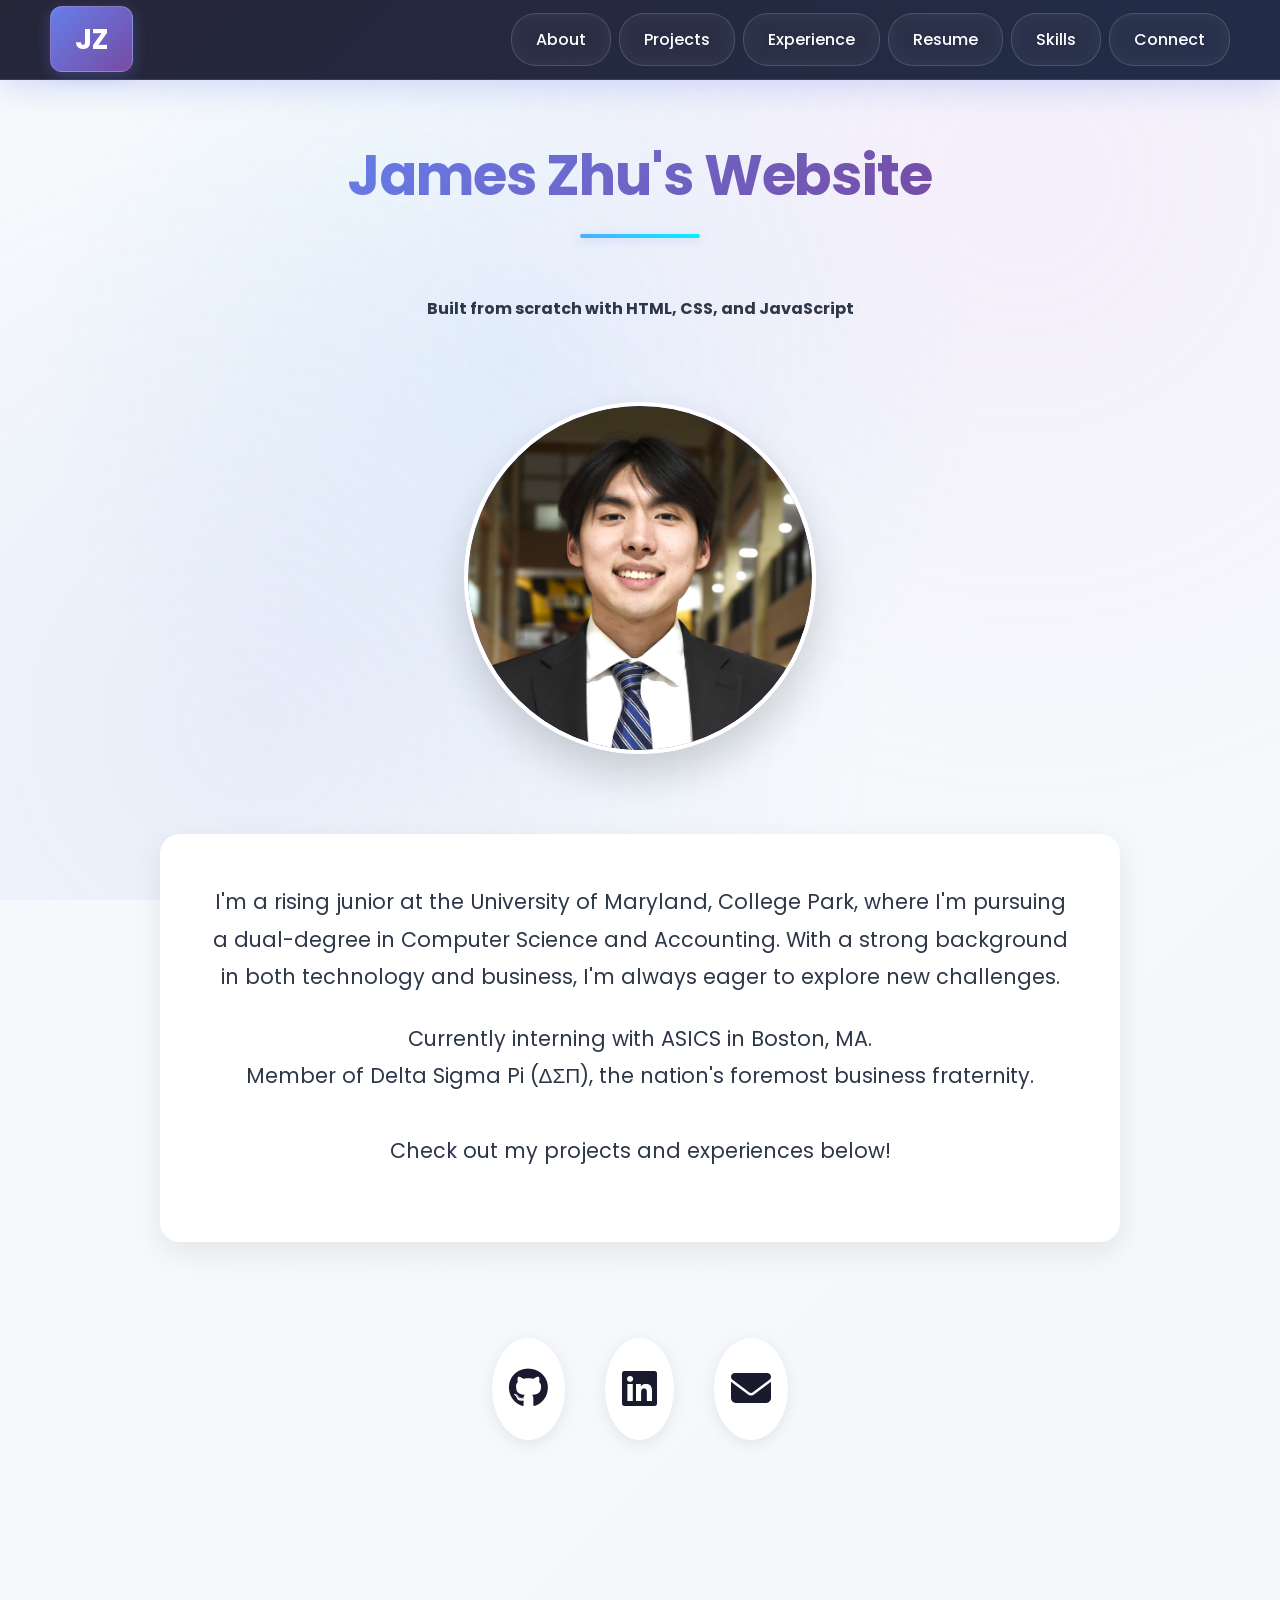
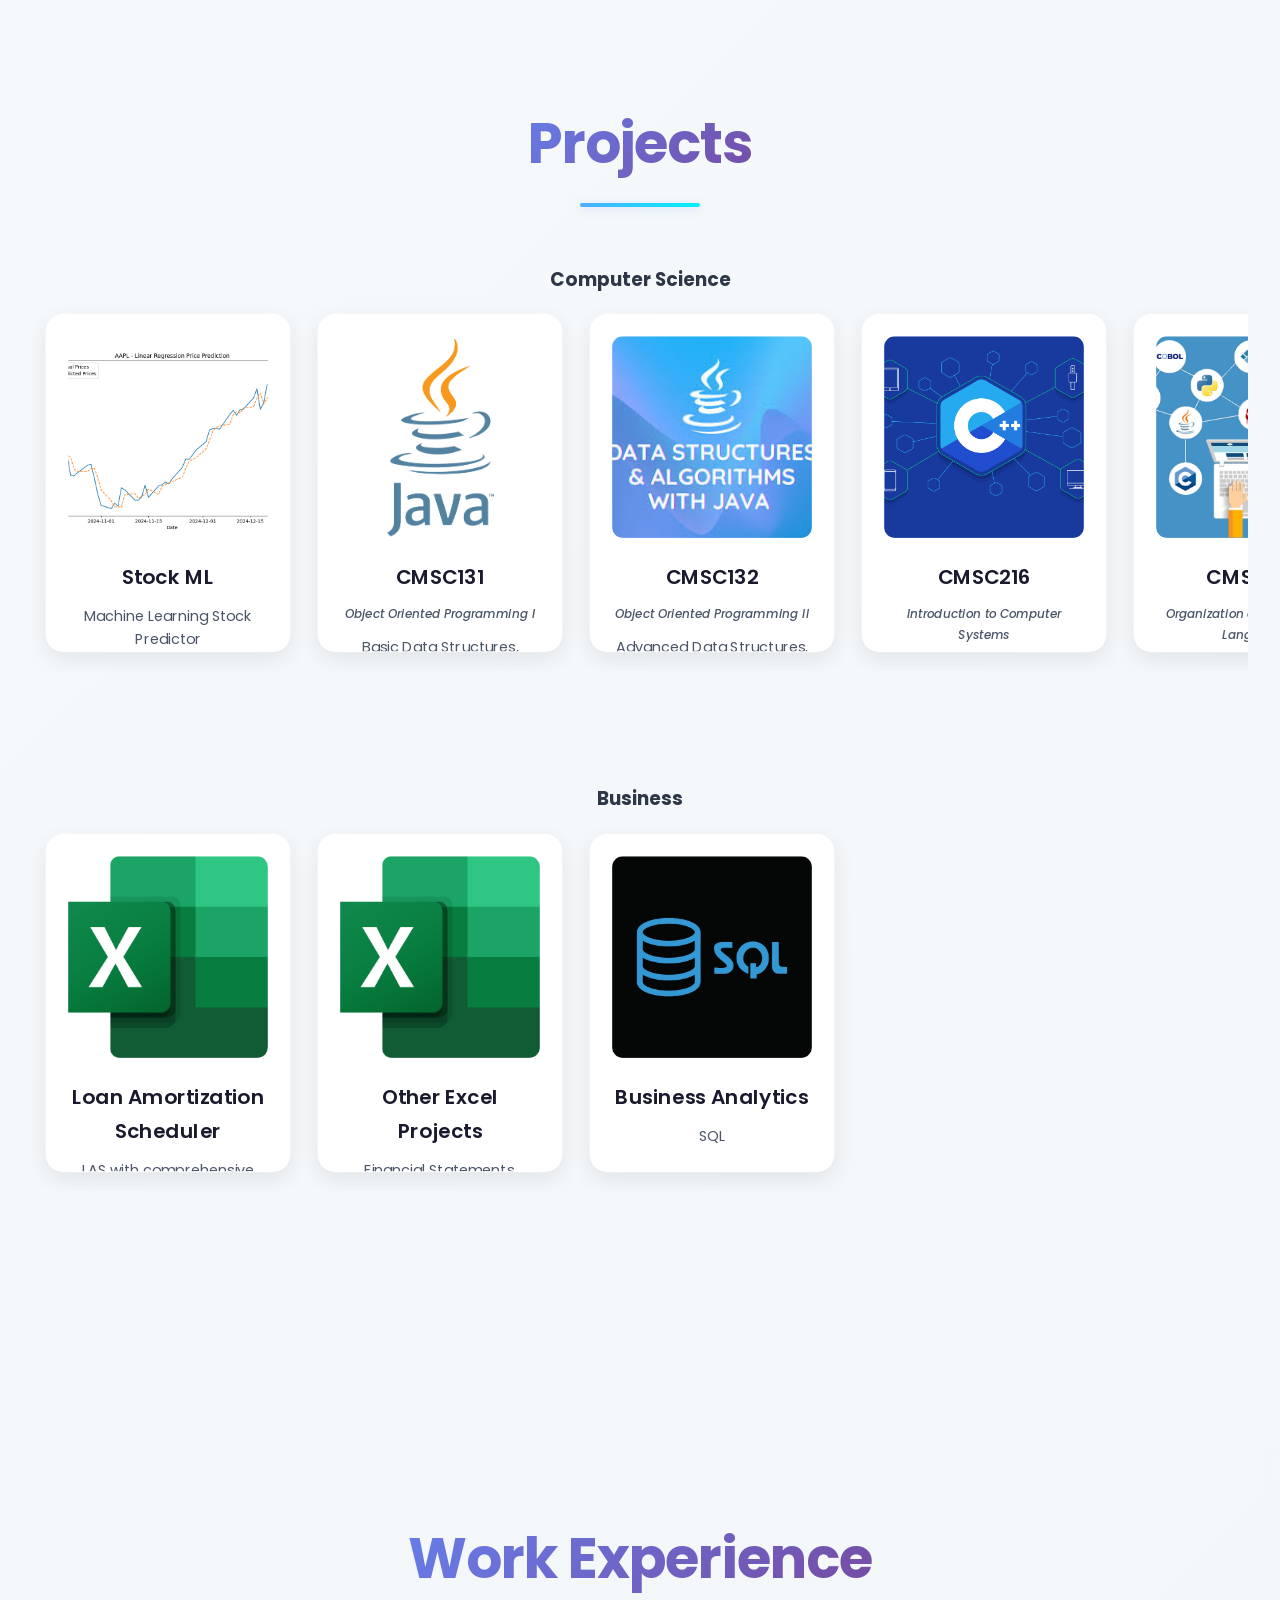
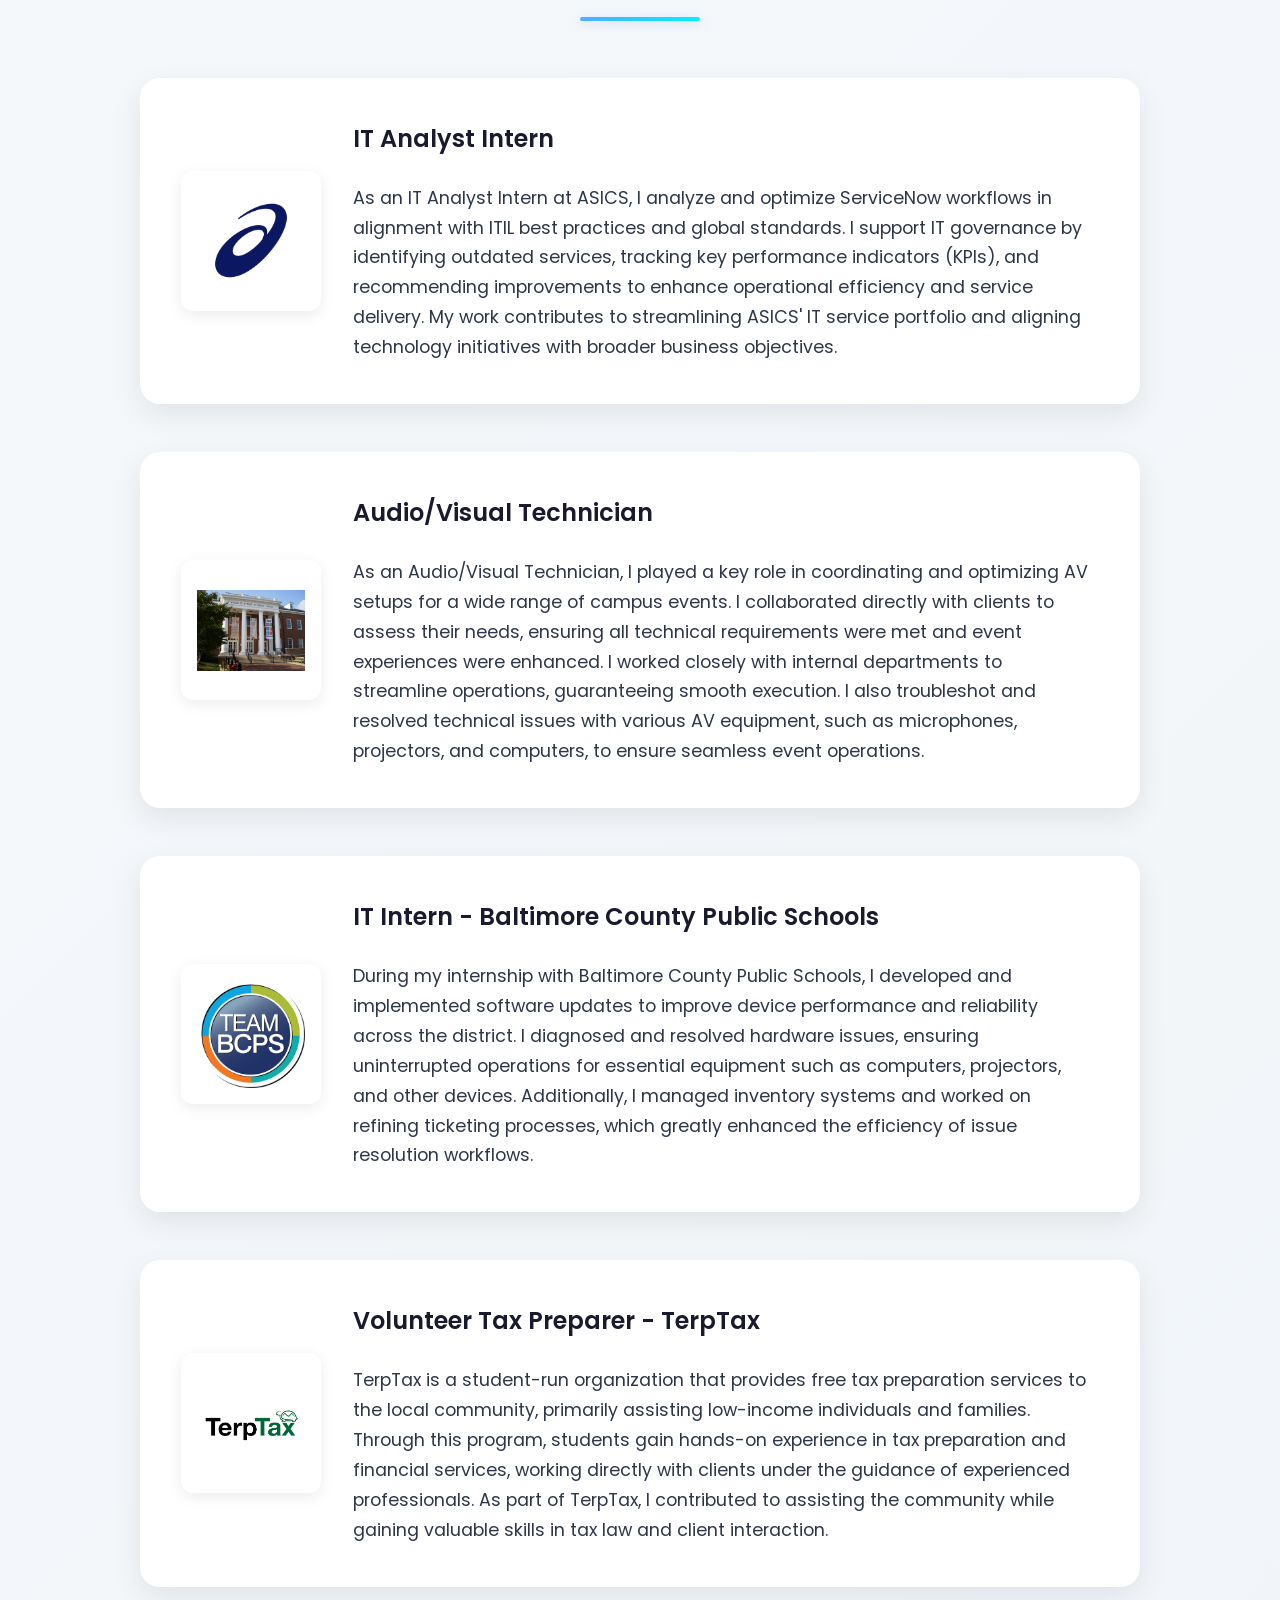
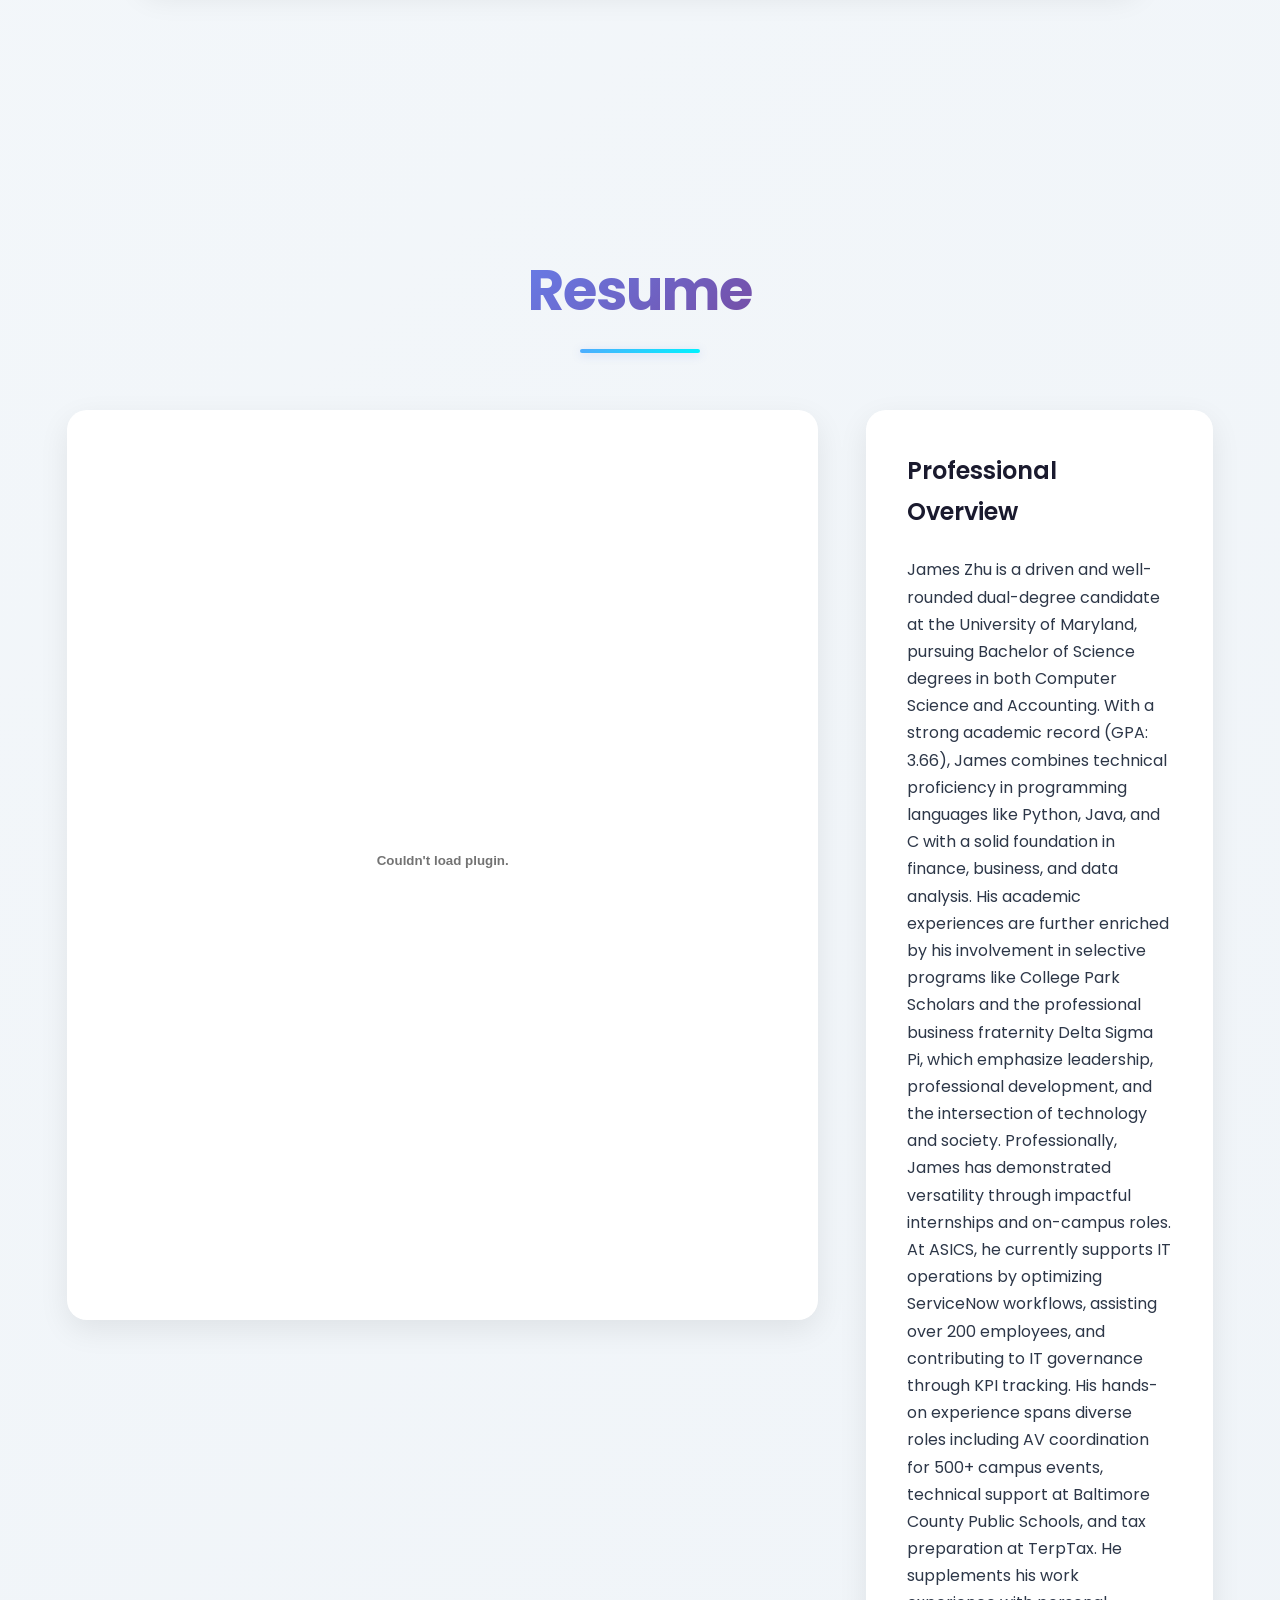
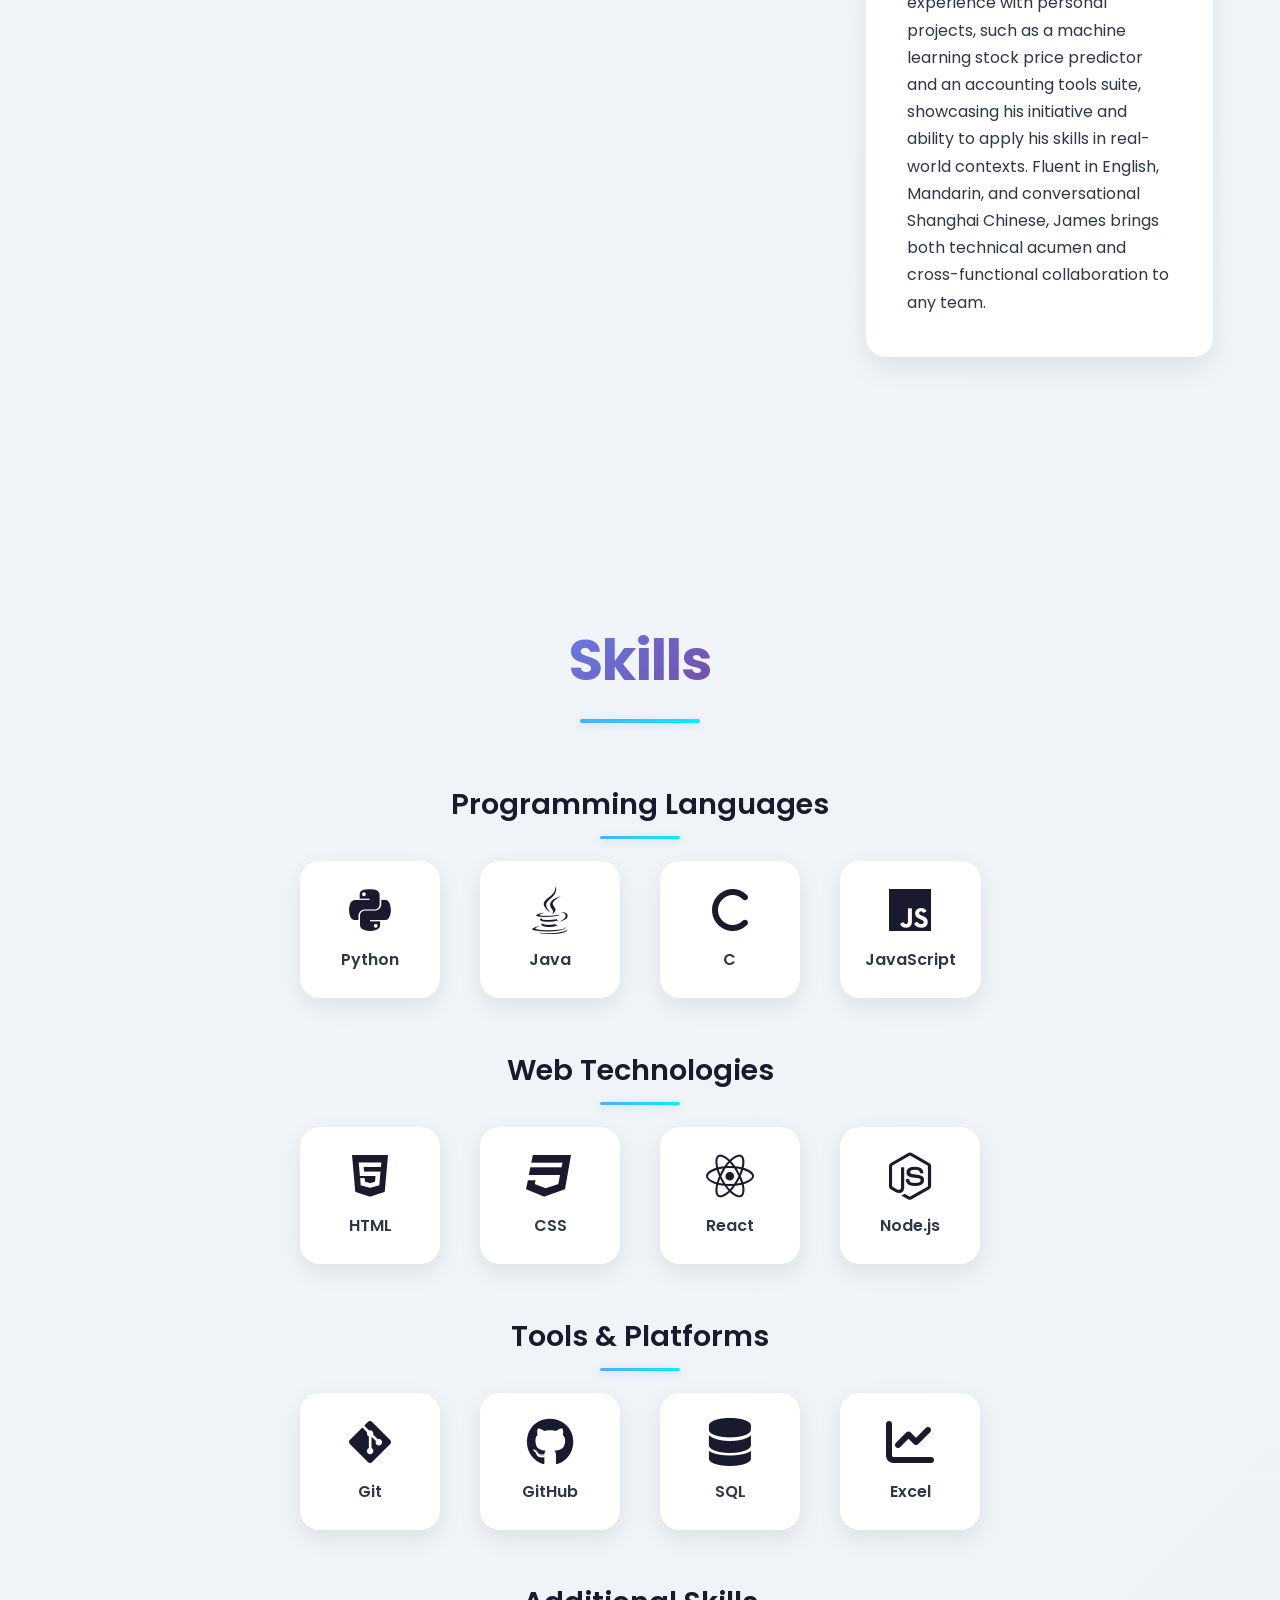
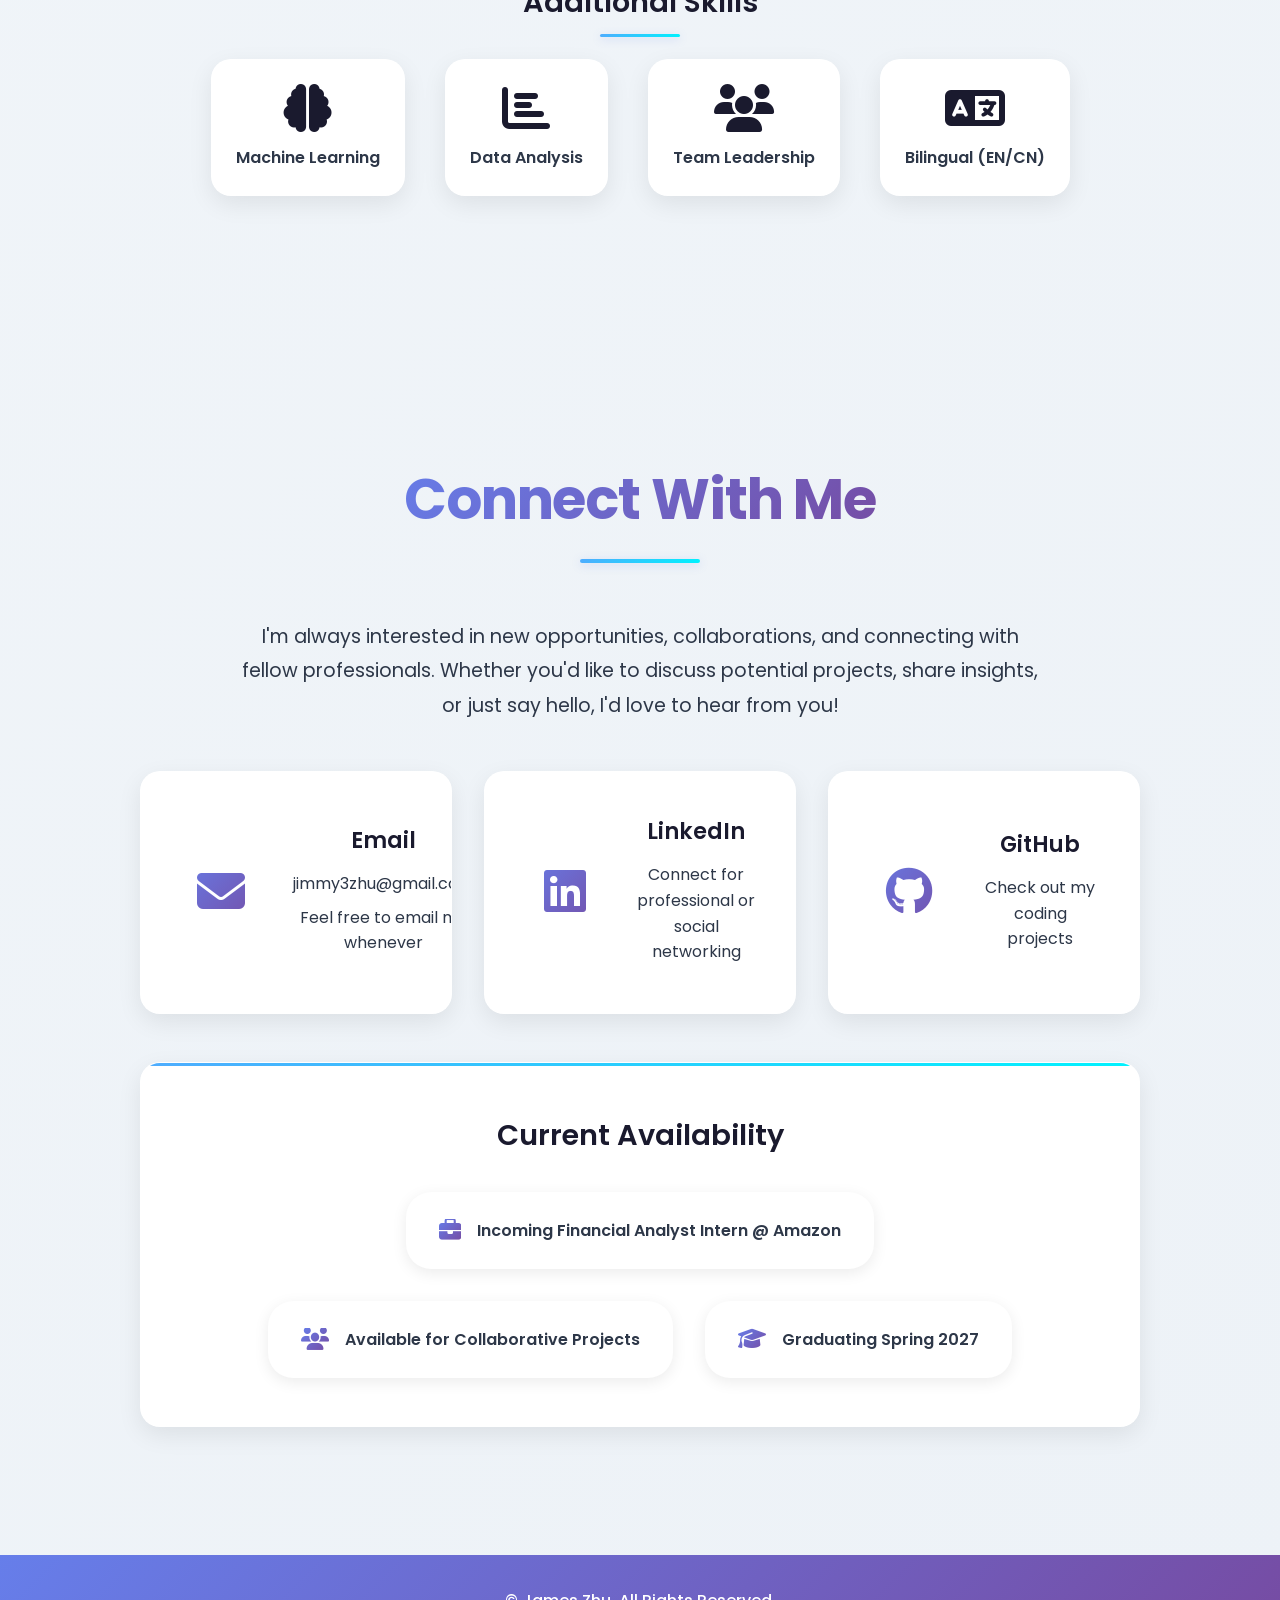
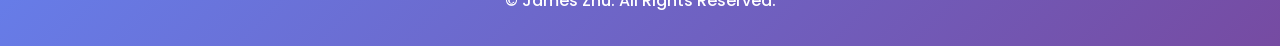
==== commit 02ca7e51: "design makeover | incoming | aesthetic flare up" ====
--- a/index.html
+++ b/index.html
@@ -378,7 +378,7 @@
                 <div class="availability-info">
                     <div class="availability-item">
                         <i class="fa-solid fa-briefcase"></i>
-                        <span>Open to Internship Opportunities</span>
+                        <span>Incoming Financial Analyst Intern @ Amazon</span>
                     </div>
                     <div class="availability-item">
                         <i class="fa-solid fa-users"></i>
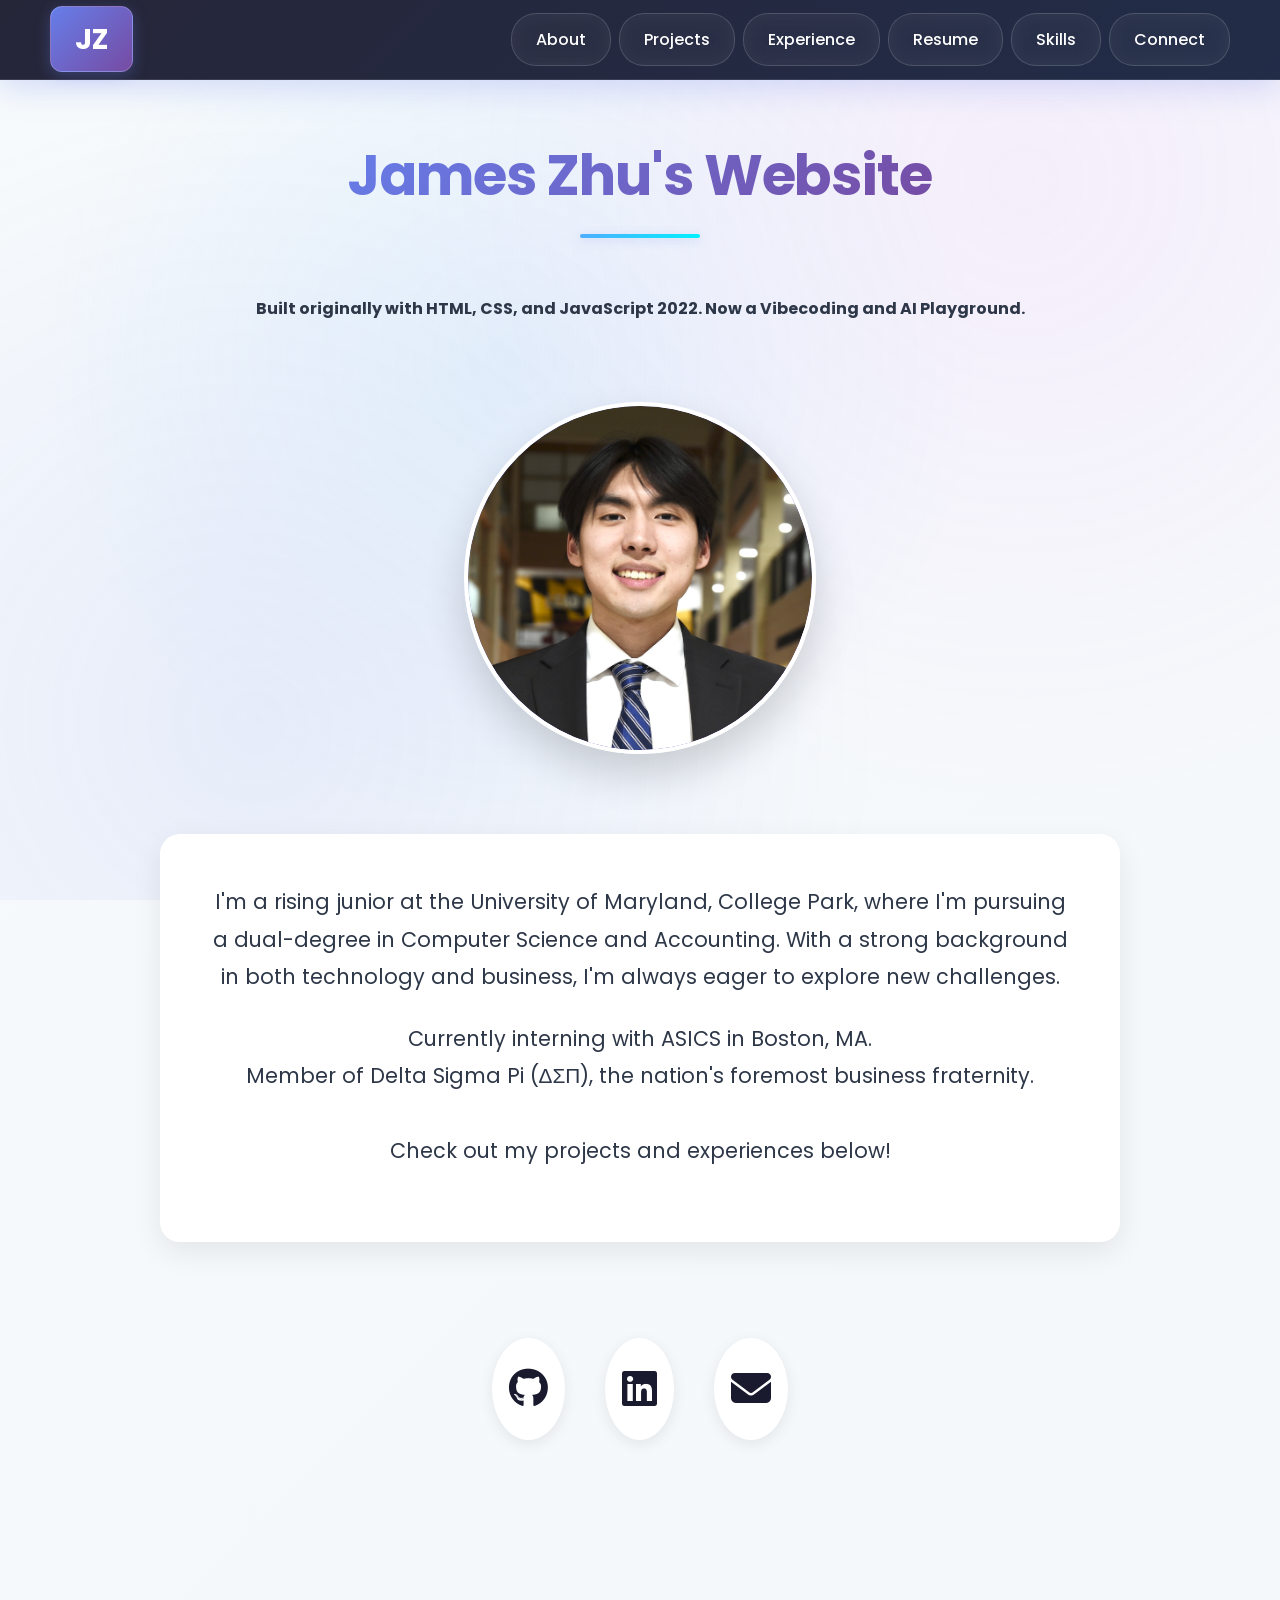
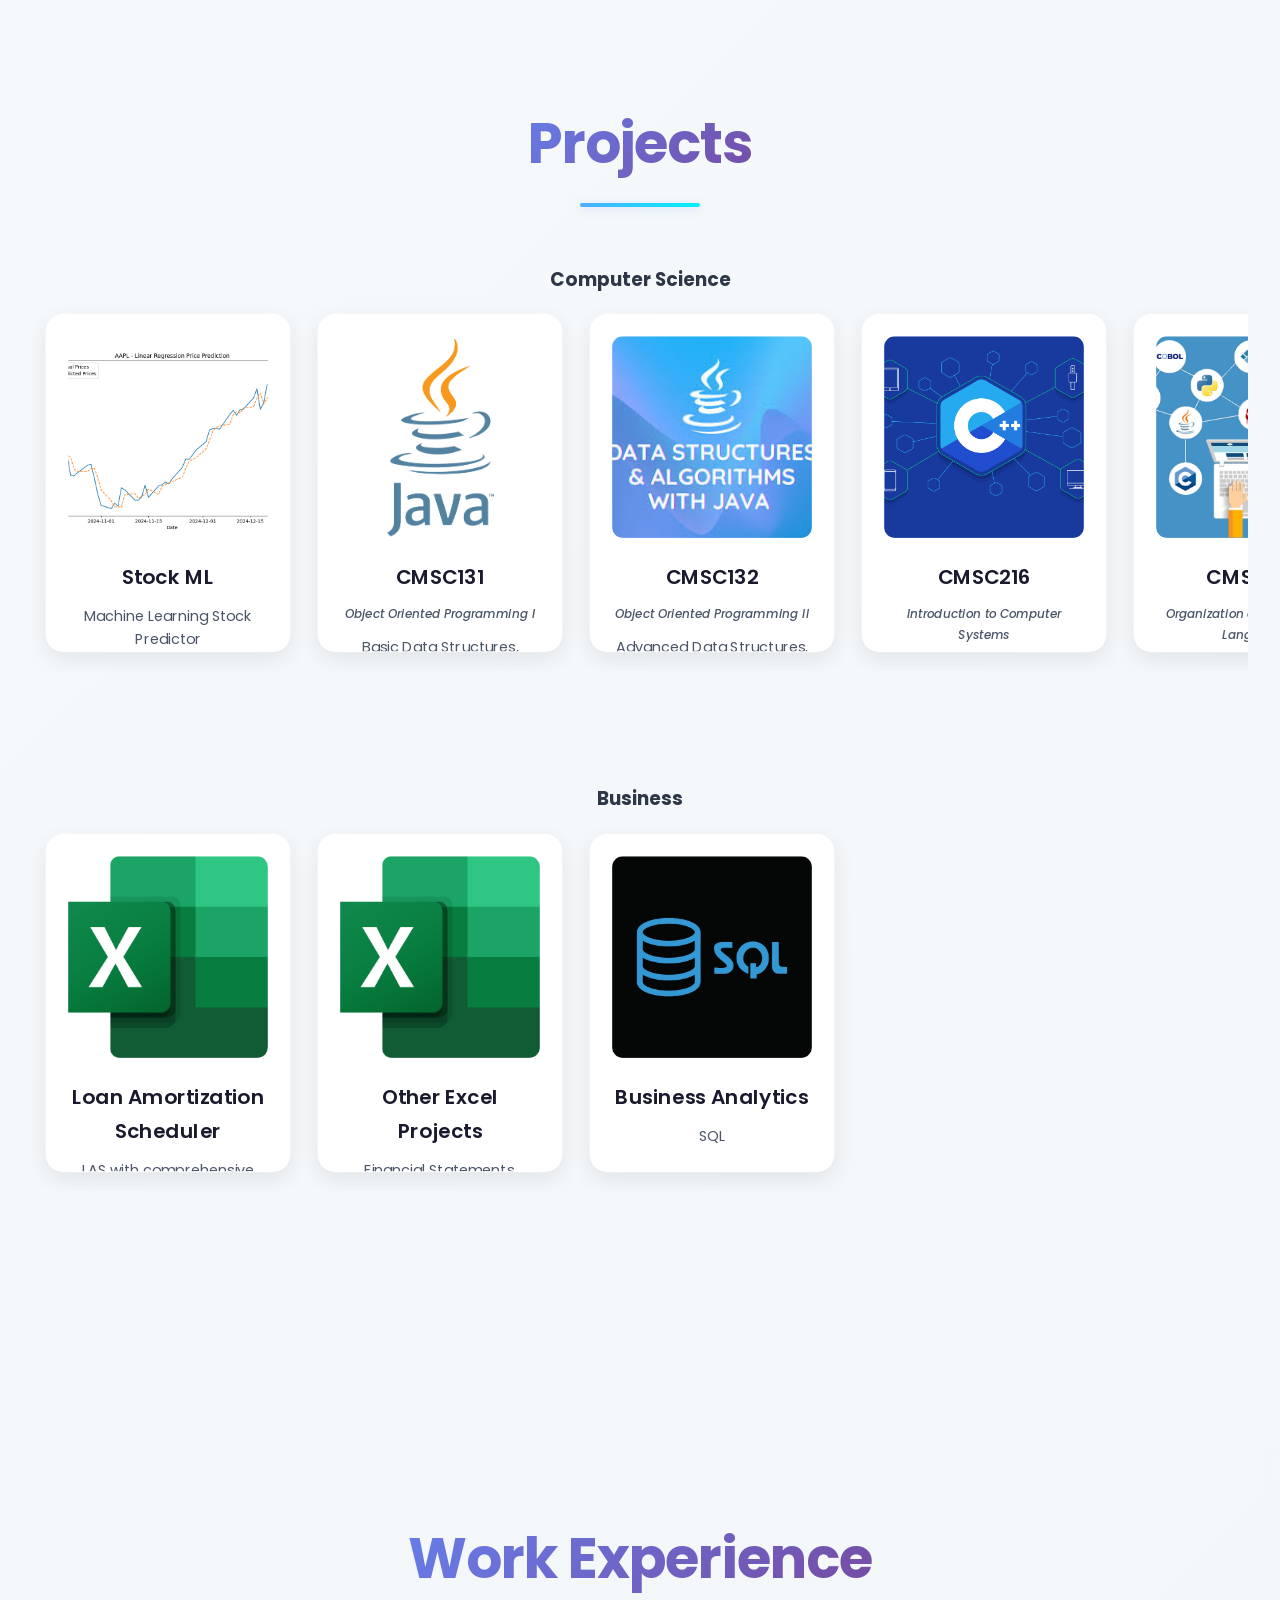
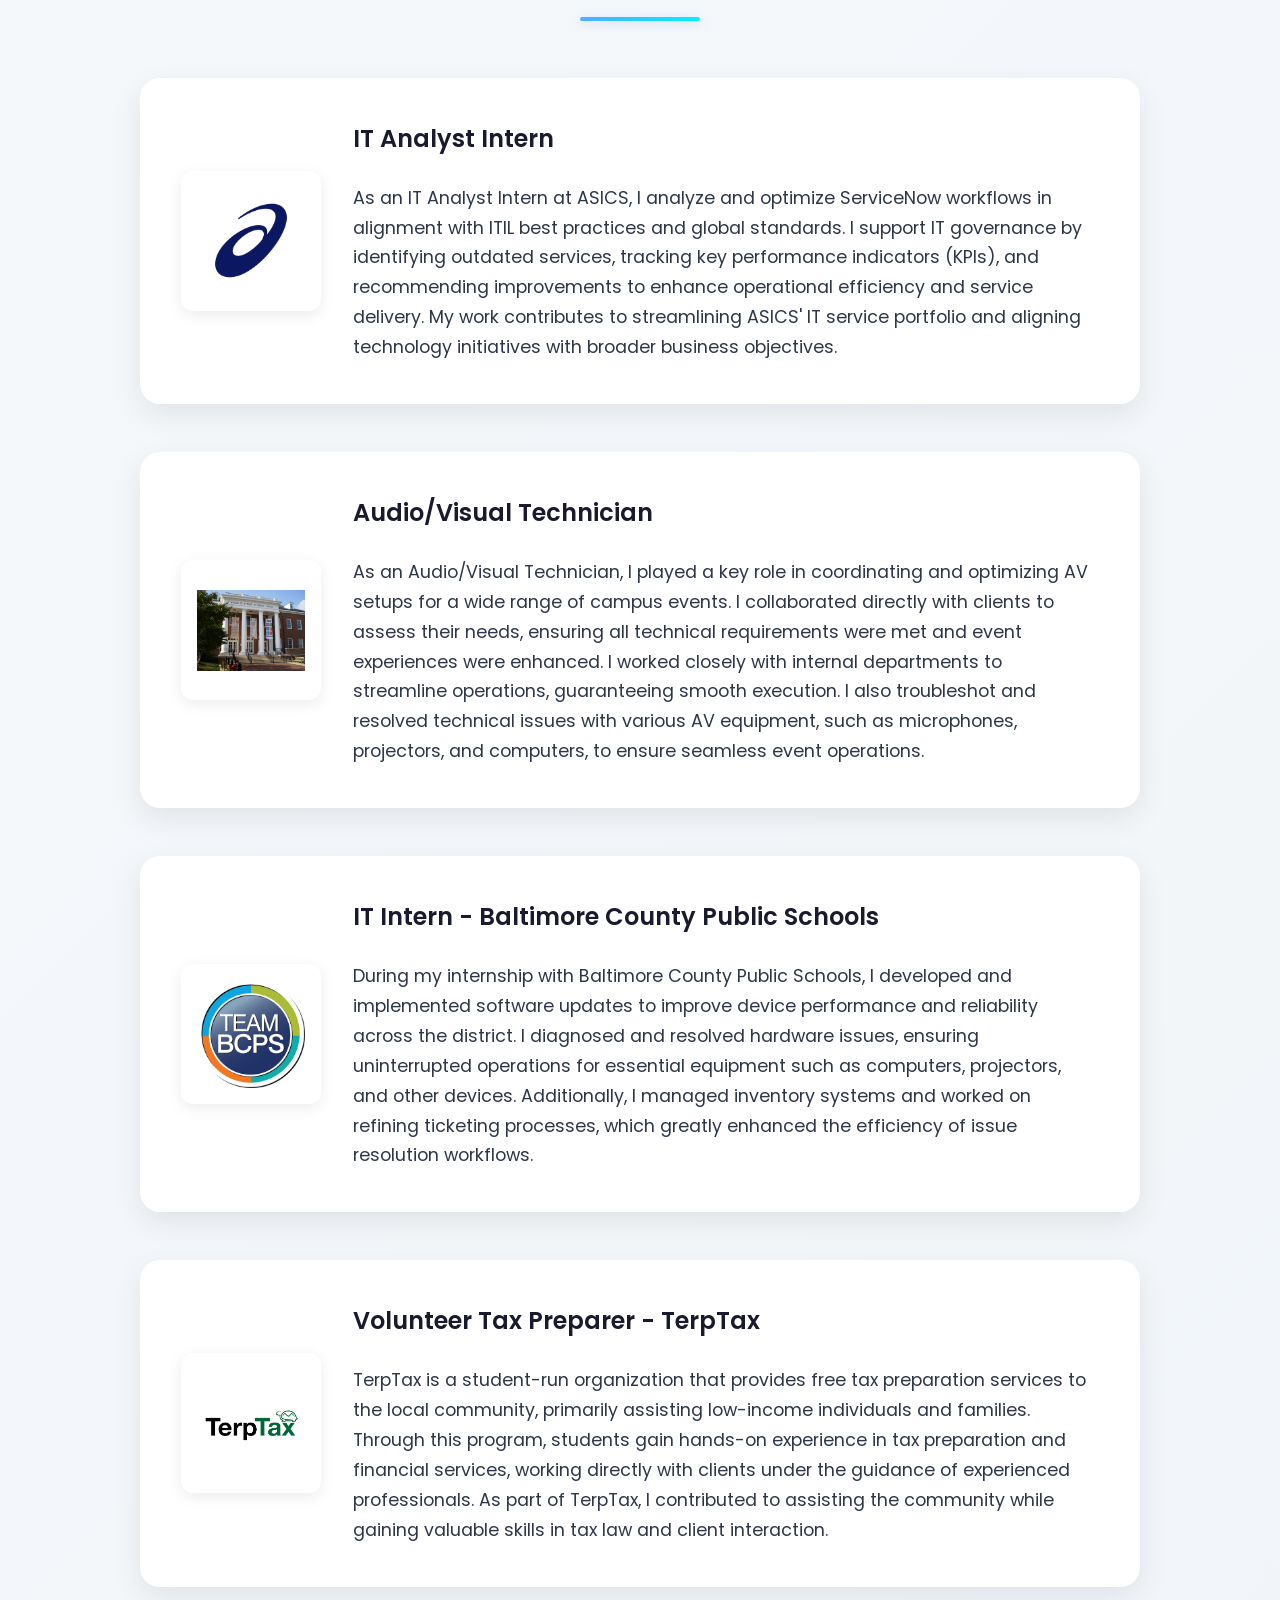
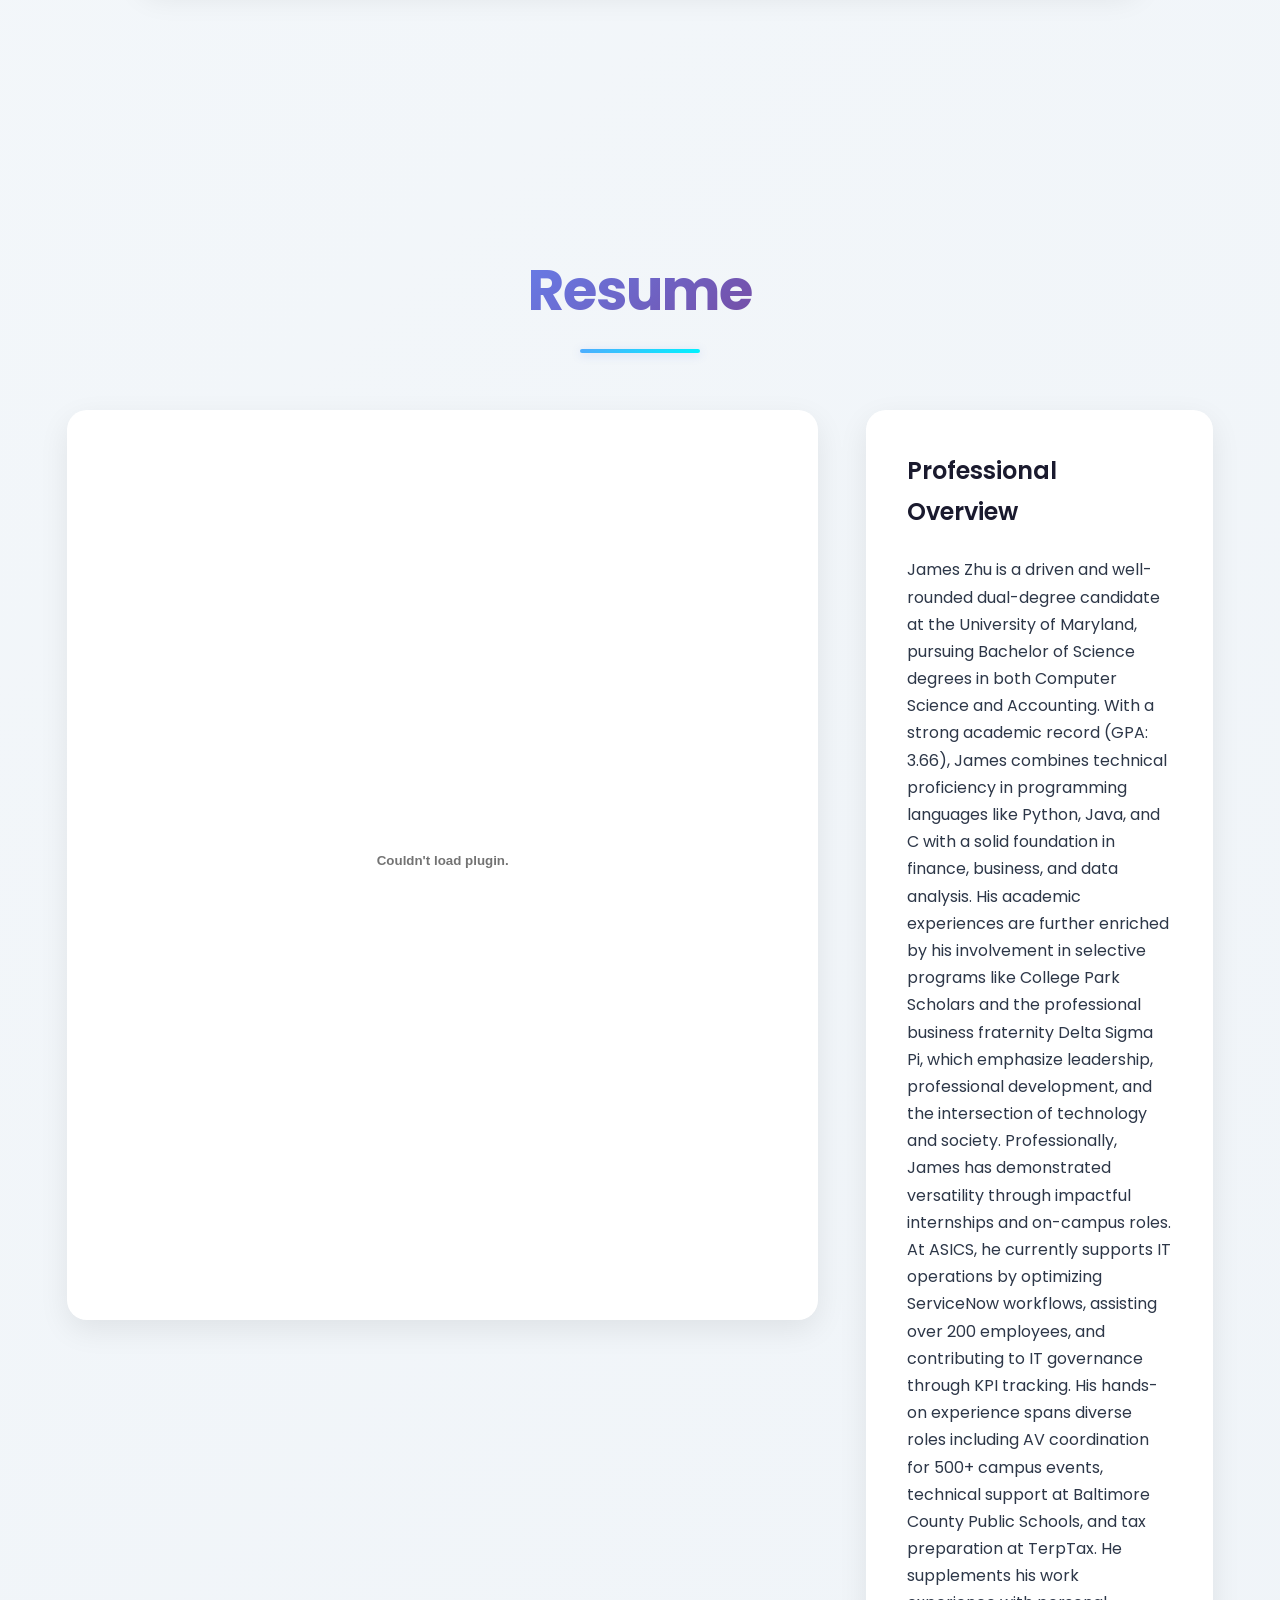
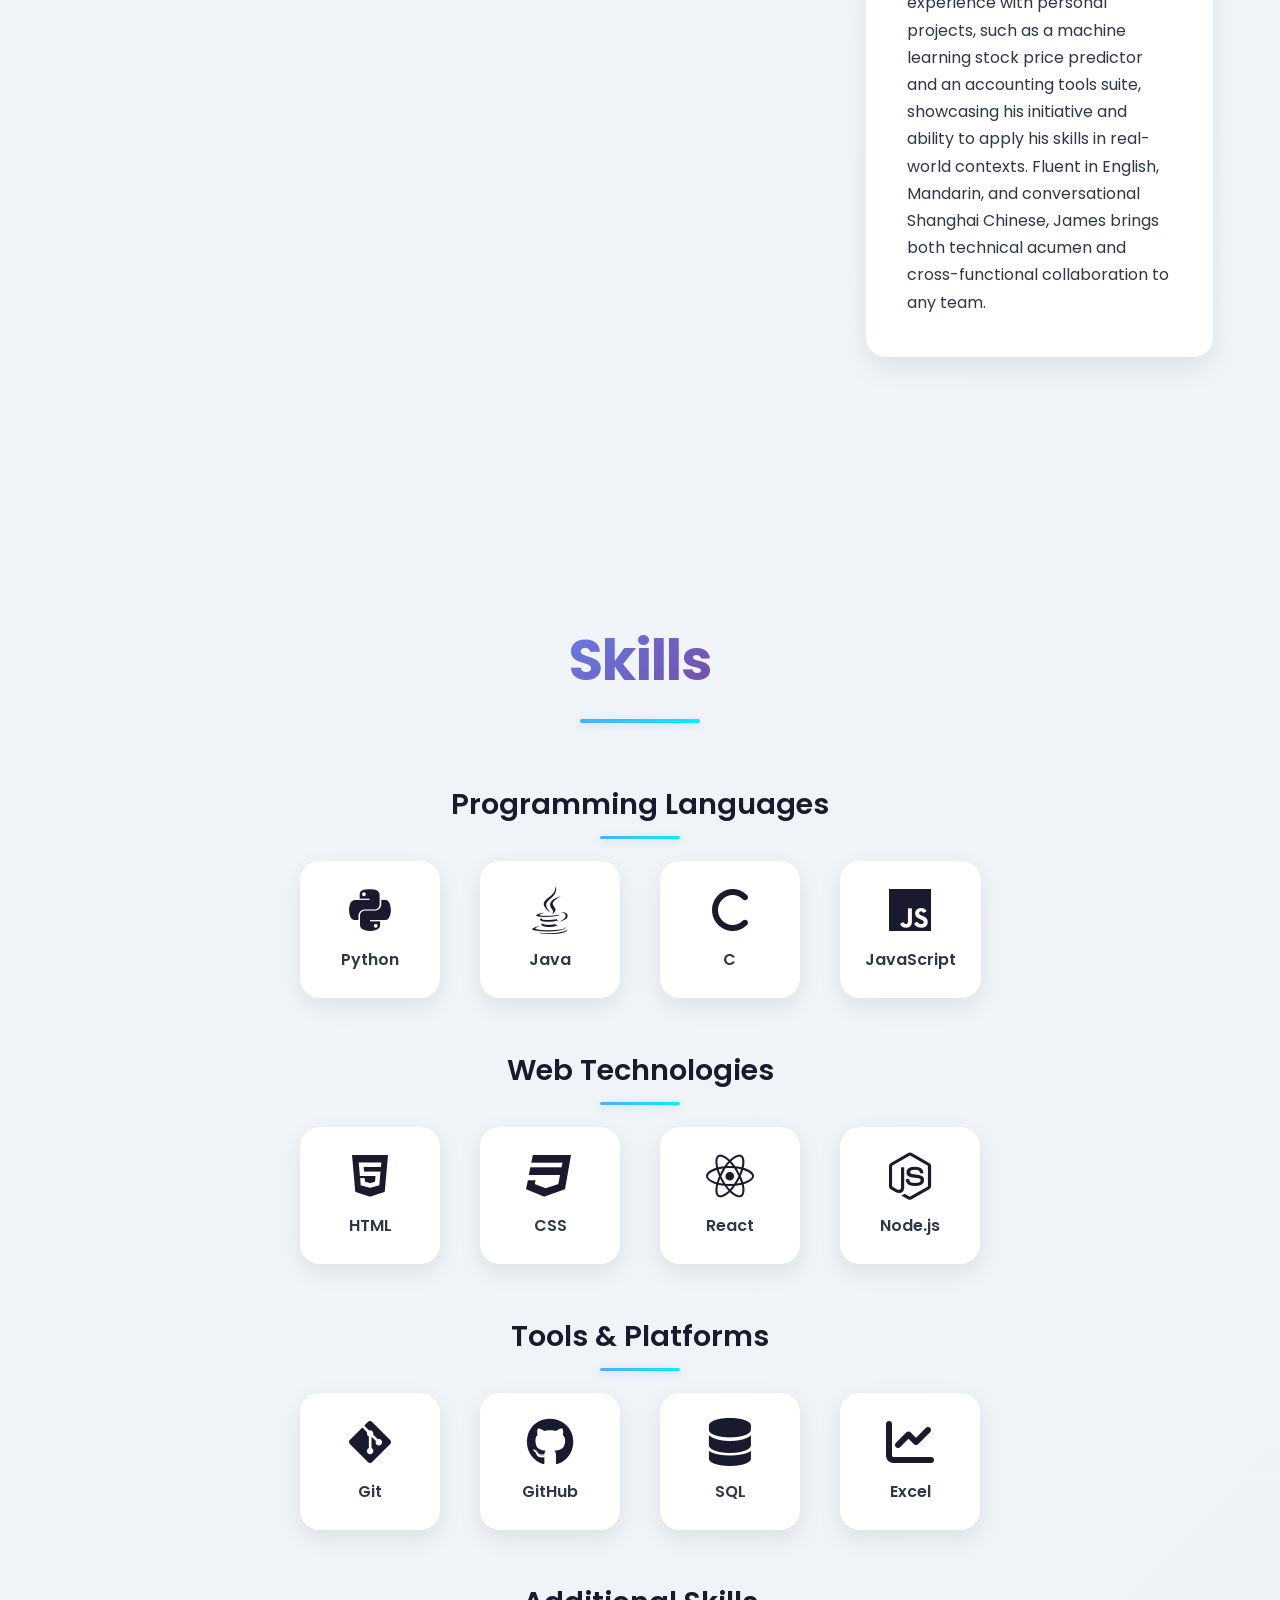
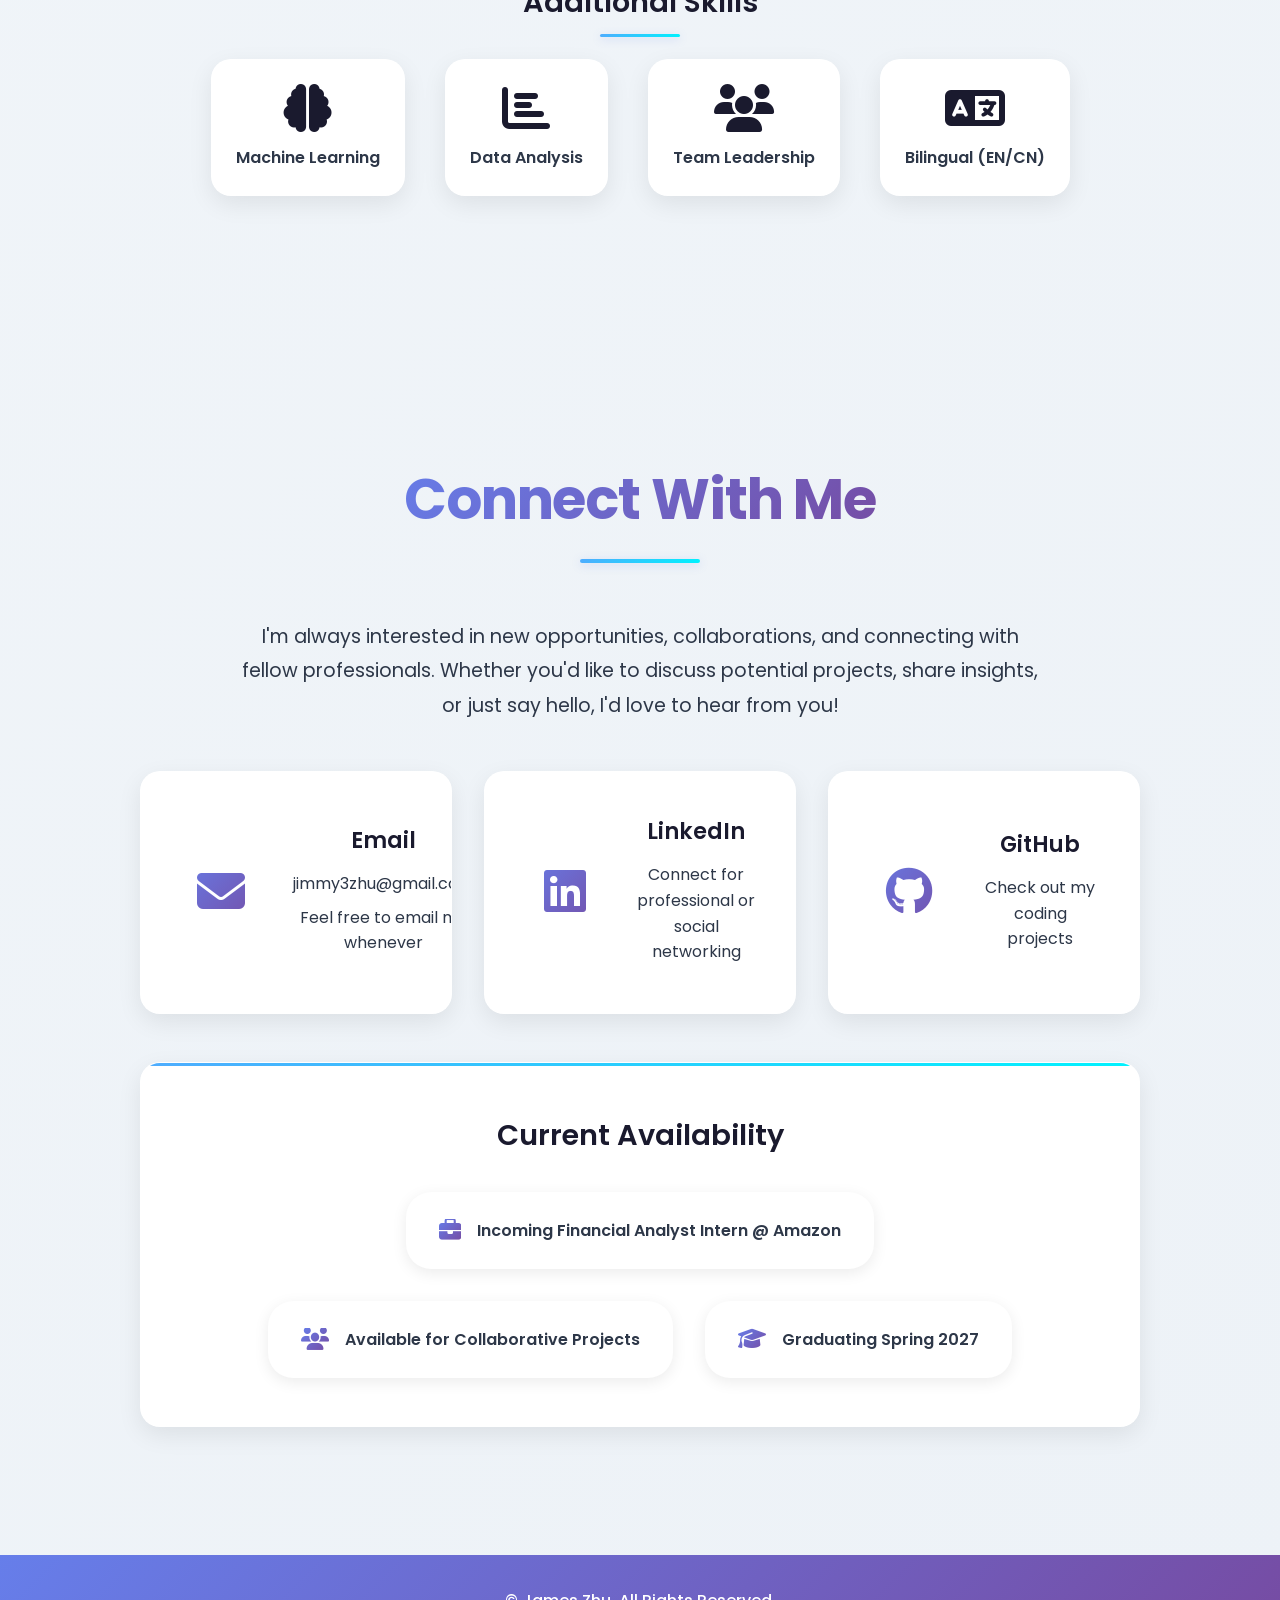
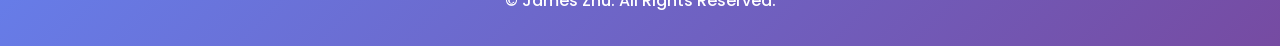
==== commit d7fbed30: "message" ====
--- a/index.html
+++ b/index.html
@@ -30,7 +30,7 @@
     
     <section id="about-section">
         <h2>James Zhu's Website</h2>
-        <h4>Built from scratch with HTML, CSS, and JavaScript</h4>
+        <h4>Built originally with HTML, CSS, and JavaScript 2022. Now a Vibecoding and AI Playground.</h4>
         <div class="headshot">
             <img src="images/headshot.png" alt="James Zhu headshot">
         </div>
@@ -400,4 +400,4 @@
     <script src="https://cdn.jsdelivr.net/npm/swiper@11/swiper-bundle.min.js"></script>
     <script src="script.js"></script>
 </body>
-</html>+</html>
--- a/style.css
+++ b/style.css
@@ -19,6 +19,25 @@
     --border-radius: 12px;
     --border-radius-lg: 20px;
     --transition: all 0.3s cubic-bezier(0.4, 0, 0.2, 1);
+    --primary-color: #1a1a2e;
+    --secondary-color: #16213e;
+    --accent-color: #0f3460;
+    --highlight-color: #e94560;
+    --text-color: #2d3748;
+    --text-light: #4a5568;
+    --background-color: #f7fafc;
+    --background-secondary: #edf2f7;
+    --white: #ffffff;
+    --gradient-primary: linear-gradient(135deg, #667eea 0%, #764ba2 100%);
+    --gradient-secondary: linear-gradient(135deg, #f093fb 0%, #f5576c 100%);
+    --gradient-accent: linear-gradient(135deg, #4facfe 0%, #00f2fe 100%);
+    --shadow-light: rgba(0, 0, 0, 0.08);
+    --shadow-medium: rgba(0, 0, 0, 0.12);
+    --shadow-heavy: rgba(0, 0, 0, 0.16);
+    --shadow-colored: rgba(102, 126, 234, 0.25);
+    --border-radius: 12px;
+    --border-radius-lg: 20px;
+    --transition: all 0.3s cubic-bezier(0.4, 0, 0.2, 1);
 }
 
 /* ===== RESET & BASE STYLES ===== */
@@ -34,6 +53,7 @@
 
 body {
     font-family: 'Poppins', sans-serif;
+    background: linear-gradient(135deg, #f7fafc 0%, #edf2f7 100%);
     background: linear-gradient(135deg, #f7fafc 0%, #edf2f7 100%);
     color: var(--text-color);
     line-height: 1.7;
@@ -54,10 +74,29 @@
         radial-gradient(circle at 40% 40%, rgba(79, 172, 254, 0.1) 0%, transparent 50%);
     pointer-events: none;
     z-index: -1;
+    line-height: 1.7;
+    font-weight: 400;
+    overflow-x: hidden;
+}
+
+body::before {
+    content: '';
+    position: fixed;
+    top: 0;
+    left: 0;
+    width: 100%;
+    height: 100%;
+    background: 
+        radial-gradient(circle at 20% 80%, rgba(102, 126, 234, 0.1) 0%, transparent 50%),
+        radial-gradient(circle at 80% 20%, rgba(240, 147, 251, 0.1) 0%, transparent 50%),
+        radial-gradient(circle at 40% 40%, rgba(79, 172, 254, 0.1) 0%, transparent 50%);
+    pointer-events: none;
+    z-index: -1;
 }
 
 /* ===== NAVIGATION ===== */
 nav {
+    background: linear-gradient(135deg, rgba(26, 26, 46, 0.95) 0%, rgba(22, 33, 62, 0.95) 100%);
     background: linear-gradient(135deg, rgba(26, 26, 46, 0.95) 0%, rgba(22, 33, 62, 0.95) 100%);
     display: flex;
     justify-content: space-between;
@@ -72,9 +111,16 @@
     box-shadow: 0 8px 32px var(--shadow-colored);
     transition: var(--transition);
     border-bottom: 1px solid rgba(255, 255, 255, 0.1);
+    backdrop-filter: blur(20px);
+    box-shadow: 0 8px 32px var(--shadow-colored);
+    transition: var(--transition);
+    border-bottom: 1px solid rgba(255, 255, 255, 0.1);
 }
 
 nav.scrolled {
+    background: linear-gradient(135deg, rgba(26, 26, 46, 0.98) 0%, rgba(22, 33, 62, 0.98) 100%);
+    box-shadow: 0 12px 40px var(--shadow-colored);
+    transform: translateY(-2px);
     background: linear-gradient(135deg, rgba(26, 26, 46, 0.98) 0%, rgba(22, 33, 62, 0.98) 100%);
     box-shadow: 0 12px 40px var(--shadow-colored);
     transform: translateY(-2px);
@@ -91,11 +137,20 @@
     background: var(--gradient-primary);
     border: 1px solid rgba(255, 255, 255, 0.2);
     transition: var(--transition);
+    padding: 0.75rem 1.5rem;
+    border-radius: var(--border-radius);
+    background: var(--gradient-primary);
+    border: 1px solid rgba(255, 255, 255, 0.2);
+    transition: var(--transition);
     position: relative;
     box-shadow: 0 4px 15px rgba(102, 126, 234, 0.3);
+    box-shadow: 0 4px 15px rgba(102, 126, 234, 0.3);
 }
 
 nav .left a:hover {
+    transform: translateY(-3px) scale(1.05);
+    box-shadow: 0 8px 25px rgba(102, 126, 234, 0.4);
+    background: var(--gradient-accent);
     transform: translateY(-3px) scale(1.05);
     box-shadow: 0 8px 25px rgba(102, 126, 234, 0.4);
     background: var(--gradient-accent);
@@ -113,12 +168,17 @@
     font-weight: 500;
     text-decoration: none;
     padding: 0.75rem 1.5rem;
+    padding: 0.75rem 1.5rem;
     border-radius: 25px;
+    transition: var(--transition);
     transition: var(--transition);
     position: relative;
     background: rgba(255, 255, 255, 0.08);
     border: 1px solid rgba(255, 255, 255, 0.15);
     backdrop-filter: blur(10px);
+    background: rgba(255, 255, 255, 0.08);
+    border: 1px solid rgba(255, 255, 255, 0.15);
+    backdrop-filter: blur(10px);
 }
 
 nav .right a:hover {
@@ -127,14 +187,22 @@
     box-shadow: 0 8px 25px var(--shadow-colored);
     background: var(--gradient-primary);
     border-color: rgba(255, 255, 255, 0.3);
+    transform: translateY(-3px) scale(1.05);
+    box-shadow: 0 8px 25px var(--shadow-colored);
+    background: var(--gradient-primary);
+    border-color: rgba(255, 255, 255, 0.3);
 }
 
 nav .right a.active {
+    background: var(--gradient-primary);
     background: var(--gradient-primary);
     color: white;
     box-shadow: 0 6px 20px var(--shadow-colored);
     transform: translateY(-2px);
+    box-shadow: 0 6px 20px var(--shadow-colored);
+    transform: translateY(-2px);
     animation: activePulse 2s infinite;
+    border-color: rgba(255, 255, 255, 0.3);
     border-color: rgba(255, 255, 255, 0.3);
 }
 
@@ -194,8 +262,11 @@
     align-items: center;
     text-align: center;
     gap: 3rem;
+    gap: 3rem;
     opacity: 1;
     transform: translateY(0);
+    transition: var(--transition);
+    position: relative;
     transition: var(--transition);
     position: relative;
 }
@@ -203,6 +274,7 @@
 section.section-hidden {
     opacity: 0;
     transform: translateY(50px);
+    transform: translateY(50px);
 }
 
 section.section-visible {
@@ -212,7 +284,9 @@
 
 section h2 {
     font-size: 3.5rem;
+    font-size: 3.5rem;
     font-weight: 700;
+    margin-bottom: 1.5rem;
     margin-bottom: 1.5rem;
     position: relative;
     background: var(--gradient-primary);
@@ -220,19 +294,28 @@
     -webkit-text-fill-color: transparent;
     background-clip: text;
     letter-spacing: -0.02em;
+    background: var(--gradient-primary);
+    -webkit-background-clip: text;
+    -webkit-text-fill-color: transparent;
+    background-clip: text;
+    letter-spacing: -0.02em;
 }
 
 section h2::after {
     content: '';
     position: absolute;
     width: 120px;
+    width: 120px;
     height: 4px;
+    background: var(--gradient-accent);
+    bottom: -15px;
     background: var(--gradient-accent);
     bottom: -15px;
     left: 50%;
     transform: translateX(-50%);
     border-radius: 2px;
     box-shadow: 0 2px 10px var(--shadow-colored);
+    box-shadow: 0 2px 10px var(--shadow-colored);
 }
 
 /* ===== ABOUT SECTION ===== */
@@ -242,6 +325,8 @@
 }
 
 #about-section .headshot {
+    width: 22rem;
+    height: 22rem;
     width: 22rem;
     height: 22rem;
     border-radius: 50%;
@@ -271,6 +356,8 @@
     object-fit: cover;
     transition: var(--transition);
     border-radius: 50%;
+    transition: var(--transition);
+    border-radius: 50%;
 }
 
 #about-section .headshot img:hover {
@@ -283,6 +370,13 @@
 }
 
 #about-section .bio {
+    max-width: 60rem;
+    margin-bottom: 3rem;
+    background: var(--white);
+    padding: 3rem;
+    border-radius: var(--border-radius-lg);
+    box-shadow: 0 10px 30px var(--shadow-light);
+    border: 1px solid rgba(255, 255, 255, 0.8);
     max-width: 60rem;
     margin-bottom: 3rem;
     background: var(--white);
@@ -298,16 +392,29 @@
     margin-bottom: 1.5rem;
     color: var(--text-color);
     line-height: 1.8;
+    font-size: 1.3rem;
+    font-weight: 400;
+    margin-bottom: 1.5rem;
+    color: var(--text-color);
+    line-height: 1.8;
 }
 
 #about-section .social-links {
     font-size: 2.5rem;
-    display: flex;
+    font-size: 2.5rem;
+    display: flex;
+    gap: 2.5rem;
     gap: 2.5rem;
 }
 
 #about-section .social-links a {
     color: var(--primary-color);
+    transition: var(--transition);
+    padding: 1rem;
+    border-radius: 50%;
+    background: var(--white);
+    box-shadow: 0 4px 15px var(--shadow-light);
+    border: 1px solid rgba(255, 255, 255, 0.8);
     transition: var(--transition);
     padding: 1rem;
     border-radius: 50%;
@@ -321,6 +428,10 @@
     transform: translateY(-5px) scale(1.1);
     box-shadow: 0 8px 25px var(--shadow-colored);
     background: var(--gradient-primary);
+    color: var(--white);
+    transform: translateY(-5px) scale(1.1);
+    box-shadow: 0 8px 25px var(--shadow-colored);
+    background: var(--gradient-primary);
 }
 
 /* ===== PROJECTS SECTION ===== */
@@ -337,6 +448,11 @@
 .project-box {
     display: block;
     text-align: center;
+    border: none;
+    border-radius: var(--border-radius-lg);
+    padding: 1.5rem;
+    background: var(--white);
+    transition: var(--transition);
     border: none;
     border-radius: var(--border-radius-lg);
     padding: 1.5rem;
@@ -374,6 +490,7 @@
 .project-box img {
     width: 100%;
     height: 14rem;
+    height: 14rem;
     object-fit: cover;
     border-radius: var(--border-radius);
     margin-bottom: 1rem;
@@ -382,18 +499,31 @@
 
 .project-box:hover img {
     transform: scale(1.05);
+    border-radius: var(--border-radius);
+    margin-bottom: 1rem;
+    transition: var(--transition);
+}
+
+.project-box:hover img {
+    transform: scale(1.05);
 }
 
 .project-box h4 {
+    margin-bottom: 0.75rem;
+    font-size: 1.4rem;
     margin-bottom: 0.75rem;
     font-size: 1.4rem;
     font-weight: 600;
     color: var(--primary-color);
+    color: var(--primary-color);
 }
 
 .project-box h5 {
     margin-bottom: 0.75rem;
+    margin-bottom: 0.75rem;
     font-weight: 500;
+    color: var(--text-light);
+    font-style: italic;
     color: var(--text-light);
     font-style: italic;
 }
@@ -403,16 +533,24 @@
     font-weight: 400;
     color: var(--text-light);
     line-height: 1.6;
+    font-weight: 400;
+    color: var(--text-light);
+    line-height: 1.6;
 }
 
 /* ===== WORK SECTION ===== */
 #work-section {
     text-align: center;
     padding: 8rem 2rem;
+    padding: 8rem 2rem;
 }
 
 .work-container {
     display: flex;
+    flex-direction: column;
+    gap: 3rem;
+    max-width: 1000px;
+    width: 100%;
     flex-direction: column;
     gap: 3rem;
     max-width: 1000px;
@@ -451,9 +589,40 @@
 
 .work-item:hover::before {
     transform: scaleY(1);
+    background: var(--white);
+    border-radius: var(--border-radius-lg);
+    padding: 2.5rem;
+    box-shadow: 0 10px 30px var(--shadow-light);
+    border: 1px solid rgba(255, 255, 255, 0.8);
+    transition: var(--transition);
+    position: relative;
+    overflow: hidden;
+}
+
+.work-item::before {
+    content: '';
+    position: absolute;
+    top: 0;
+    left: 0;
+    width: 4px;
+    height: 100%;
+    background: var(--gradient-primary);
+    transform: scaleY(0);
+    transition: var(--transition);
+}
+
+.work-item:hover {
+    transform: translateY(-5px);
+    box-shadow: 0 15px 40px var(--shadow-colored);
+}
+
+.work-item:hover::before {
+    transform: scaleY(1);
 }
 
 .work-item img {
+    width: 140px;
+    height: 140px;
     width: 140px;
     height: 140px;
     object-fit: contain;
@@ -467,14 +636,26 @@
 
 .work-item:hover img {
     transform: scale(1.05);
+    border-radius: var(--border-radius);
+    margin-right: 2rem;
+    background-color: var(--white);
+    padding: 1rem;
+    box-shadow: 0 4px 15px var(--shadow-light);
+    transition: var(--transition);
+}
+
+.work-item:hover img {
+    transform: scale(1.05);
 }
 
 .work-description {
     text-align: left;
     flex: 1;
+    flex: 1;
 }
 
 .work-description h3 {
+    margin-bottom: 1.5rem;
     margin-bottom: 1.5rem;
     color: var(--primary-color);
     font-size: 1.5rem;
@@ -493,6 +674,7 @@
     align-items: flex-start; 
     justify-content: center;
     gap: 3rem;
+    gap: 3rem;
     max-width: 95%;
     margin: auto;
 }
@@ -500,6 +682,11 @@
 .resume-pdf {
     flex: 2;
     max-width: 65%;
+    background: var(--white);
+    border-radius: var(--border-radius-lg);
+    box-shadow: 0 10px 30px var(--shadow-light);
+    border: 1px solid rgba(255, 255, 255, 0.8);
+    overflow: hidden;
     background: var(--white);
     border-radius: var(--border-radius-lg);
     box-shadow: 0 10px 30px var(--shadow-light);
@@ -522,9 +709,15 @@
     border-radius: var(--border-radius-lg);
     box-shadow: 0 10px 30px var(--shadow-light);
     border: 1px solid rgba(255, 255, 255, 0.8);
+    background: var(--white);
+    padding: 2.5rem;
+    border-radius: var(--border-radius-lg);
+    box-shadow: 0 10px 30px var(--shadow-light);
+    border: 1px solid rgba(255, 255, 255, 0.8);
 }
 
 .resume-description h3 {
+    margin-bottom: 1.5rem;
     margin-bottom: 1.5rem;
     color: var(--primary-color);
     font-size: 1.5rem;
@@ -552,8 +745,10 @@
 
 .skill-category h3 {
     font-size: 1.8rem;
+    font-size: 1.8rem;
     font-weight: 600;
     color: var(--primary-color);
+    margin-bottom: 2rem;
     margin-bottom: 2rem;
     position: relative;
 }
@@ -562,19 +757,24 @@
     content: '';
     position: absolute;
     width: 80px;
+    width: 80px;
     height: 3px;
+    background: var(--gradient-accent);
+    bottom: -10px;
     background: var(--gradient-accent);
     bottom: -10px;
     left: 50%;
     transform: translateX(-50%);
     border-radius: 2px;
     box-shadow: 0 2px 8px var(--shadow-colored);
+    box-shadow: 0 2px 8px var(--shadow-colored);
 }
 
 .skill-items {
     display: flex;
     flex-wrap: wrap;
     justify-content: center;
+    gap: 2.5rem;
     gap: 2.5rem;
 }
 
@@ -617,7 +817,9 @@
 
 #skills-section i {
     font-size: 3rem;
+    font-size: 3rem;
     color: var(--primary-color);
+    transition: var(--transition);
     transition: var(--transition);
 }
 
@@ -627,12 +829,18 @@
     -webkit-background-clip: text;
     -webkit-text-fill-color: transparent;
     background-clip: text;
+    background: var(--gradient-primary);
+    -webkit-background-clip: text;
+    -webkit-text-fill-color: transparent;
+    background-clip: text;
 }
 
 .skill-item span {
+    font-weight: 600;
     font-weight: 600;
     color: var(--text-color);
     text-align: center;
+    font-size: 1rem;
     font-size: 1rem;
 }
 
@@ -704,23 +912,39 @@
     -webkit-text-fill-color: transparent;
     background-clip: text;
     min-width: 80px;
+    font-size: 3rem;
+    background: var(--gradient-primary);
+    -webkit-background-clip: text;
+    -webkit-text-fill-color: transparent;
+    background-clip: text;
+    min-width: 80px;
     text-align: center;
     transition: var(--transition);
 }
 
 .connect-method:hover .connect-icon {
     transform: scale(1.1);
+    transition: var(--transition);
+}
+
+.connect-method:hover .connect-icon {
+    transform: scale(1.1);
 }
 
 .connect-details h3 {
+    font-size: 1.4rem;
     font-size: 1.4rem;
     font-weight: 600;
     color: var(--primary-color);
     margin-bottom: 0.75rem;
+    margin-bottom: 0.75rem;
 }
 
 .connect-details p {
     color: var(--text-color);
+    margin-bottom: 0.5rem;
+    font-size: 1rem;
+    line-height: 1.6;
     margin-bottom: 0.5rem;
     font-size: 1rem;
     line-height: 1.6;
@@ -749,9 +973,11 @@
 
 .connect-availability h3 {
     font-size: 1.8rem;
+    font-size: 1.8rem;
     font-weight: 600;
     color: var(--primary-color);
     margin-bottom: 2rem;
+    margin-bottom: 2rem;
 }
 
 .availability-info {
@@ -767,13 +993,21 @@
     gap: 1rem;
     padding: 1.5rem 2rem;
     background: var(--white);
+    gap: 1rem;
+    padding: 1.5rem 2rem;
+    background: var(--white);
     border-radius: 25px;
     box-shadow: 0 4px 15px var(--shadow-light);
     transition: var(--transition);
     border: 1px solid rgba(255, 255, 255, 0.8);
+    box-shadow: 0 4px 15px var(--shadow-light);
+    transition: var(--transition);
+    border: 1px solid rgba(255, 255, 255, 0.8);
 }
 
 .availability-item:hover {
+    transform: translateY(-3px);
+    box-shadow: 0 8px 25px var(--shadow-colored);
     transform: translateY(-3px);
     box-shadow: 0 8px 25px var(--shadow-colored);
 }
@@ -784,22 +1018,33 @@
     -webkit-text-fill-color: transparent;
     background-clip: text;
     font-size: 1.4rem;
+    background: var(--gradient-primary);
+    -webkit-background-clip: text;
+    -webkit-text-fill-color: transparent;
+    background-clip: text;
+    font-size: 1.4rem;
 }
 
 .availability-item span {
+    font-weight: 600;
     font-weight: 600;
     color: var(--text-color);
     font-size: 1rem;
+    font-size: 1rem;
 }
 
 /* ===== FOOTER ===== */
 footer {
+    background: var(--gradient-primary);
     background: var(--gradient-primary);
     color: var(--white);
     text-align: center;
     padding: 2rem;
     font-weight: 500;
     font-size: 1rem;
+    padding: 2rem;
+    font-weight: 500;
+    font-size: 1rem;
 }
 
 /* ===== SWIPER STYLES ===== */
@@ -852,10 +1097,22 @@
 
     #about-section .bio p {
         font-size: 1.1rem;
+        width: 18rem;
+        height: 18rem;
+    }
+
+    #about-section .bio {
+        padding: 2rem;
+        margin-bottom: 2rem;
+    }
+
+    #about-section .bio p {
+        font-size: 1.1rem;
     }
 
     #about-section .social-links {
         gap: 1.5rem;
+        font-size: 2rem;
         font-size: 2rem;
     }
     
@@ -864,9 +1121,11 @@
         align-items: center;
         text-align: center;
         padding: 2rem;
+        padding: 2rem;
     }
 
     .work-item img {
+        margin-bottom: 1.5rem;
         margin-bottom: 1.5rem;
         margin-right: 0;
         width: 120px;
@@ -875,17 +1134,28 @@
 
     .work-description {
         text-align: center;
+        width: 120px;
+        height: 120px;
+    }
+
+    .work-description {
+        text-align: center;
     }
     
     .resume-container {
         flex-direction: column;
         max-width: 100%;
         gap: 2rem;
+        gap: 2rem;
     }
     
     .resume-pdf,
     .resume-description {
         max-width: 100%;
+    }
+
+    .resume-description {
+        padding: 2rem;
     }
 
     .resume-description {
@@ -930,14 +1200,18 @@
     
     .skill-items {
         gap: 1.5rem;
+        gap: 1.5rem;
     }
     
     .skill-item {
         min-width: 120px;
         padding: 1rem;
+        min-width: 120px;
+        padding: 1rem;
     }
     
     #skills-section i {
+        font-size: 2.5rem;
         font-size: 2.5rem;
     }
 
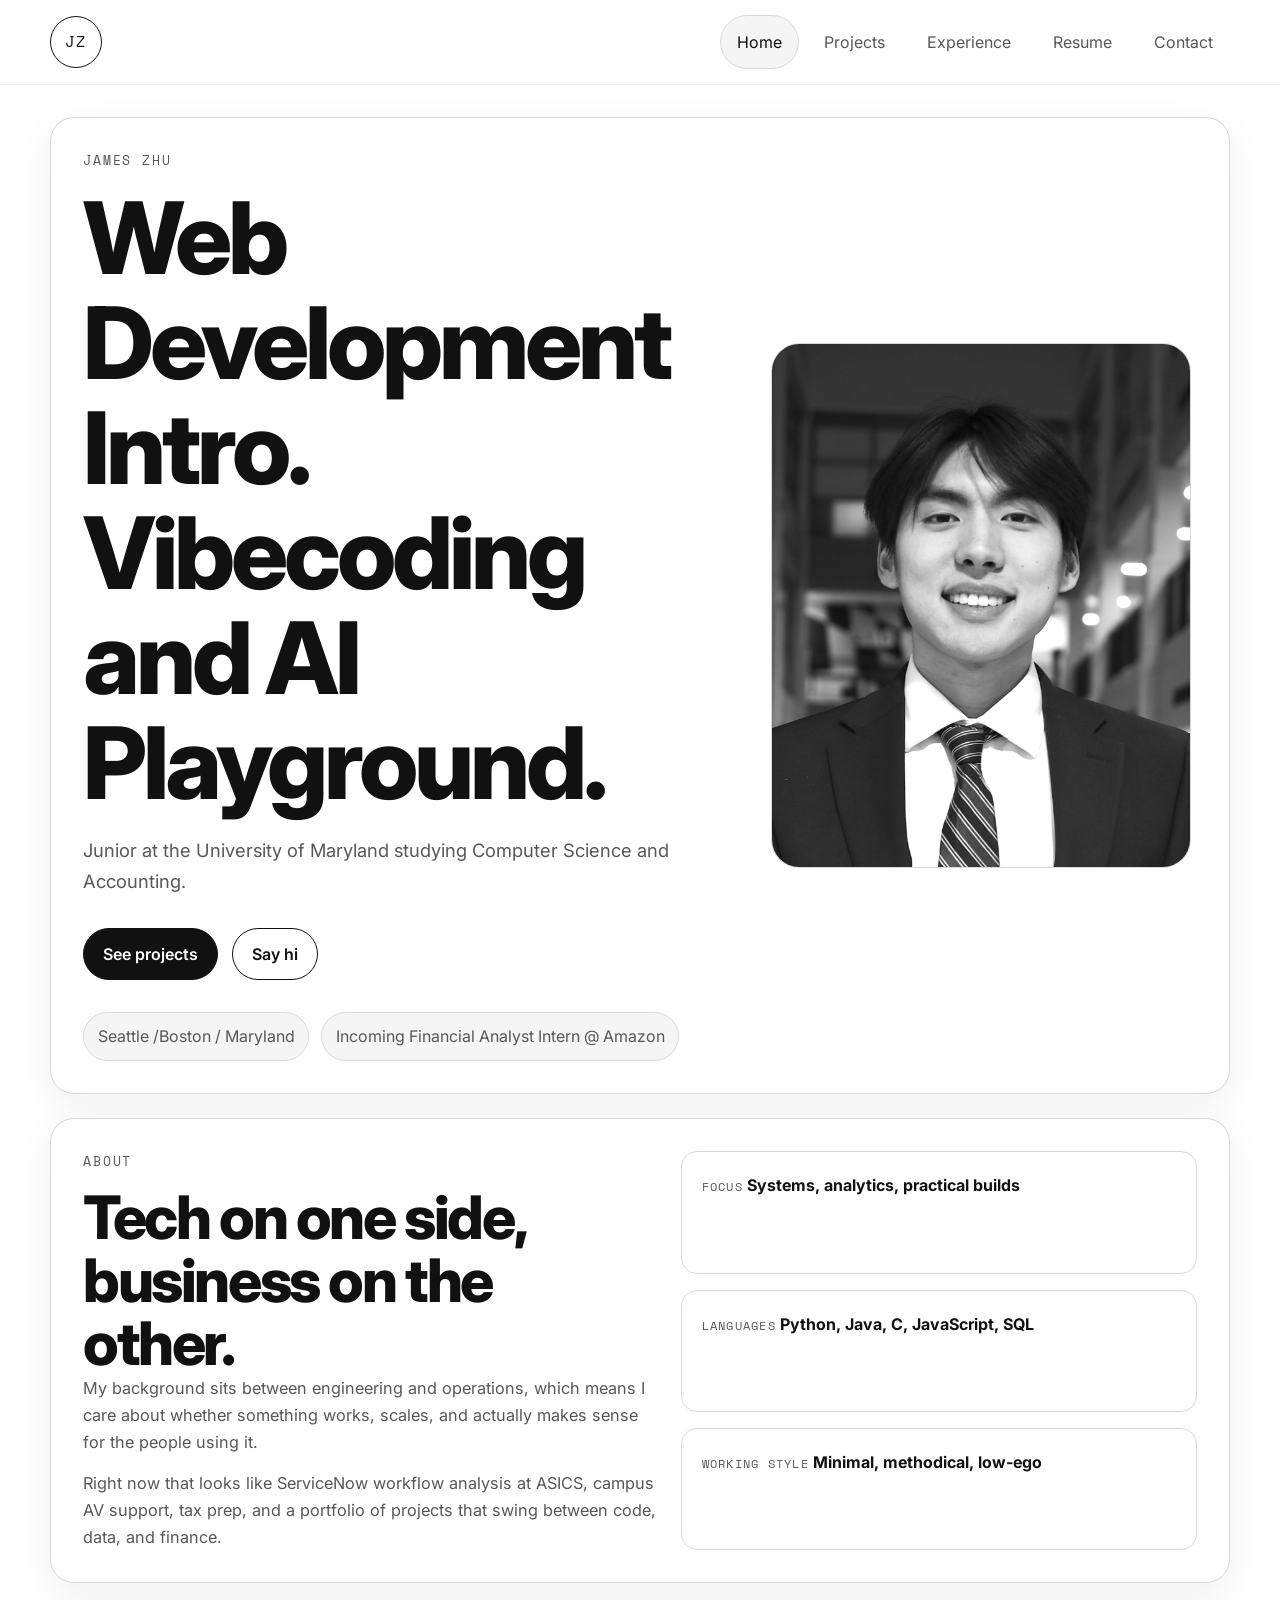
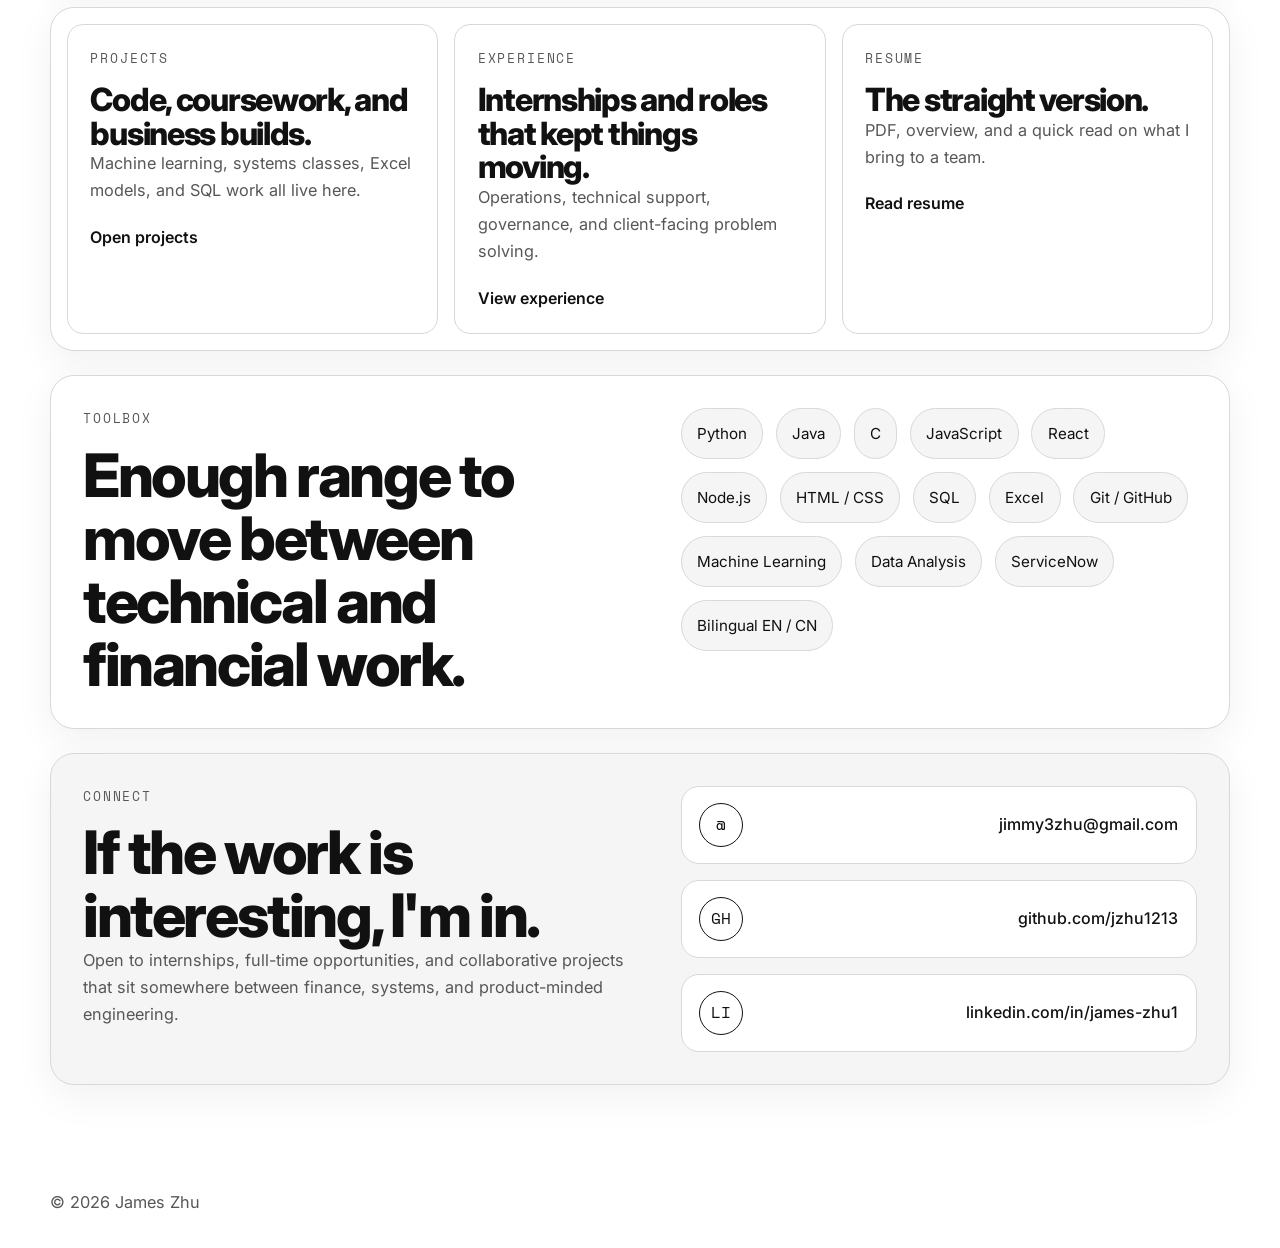
==== commit 9459245e: "overhaul" ====
--- a/index.html
+++ b/index.html
@@ -3,401 +3,160 @@
 <head>
     <meta charset="UTF-8">
     <meta name="viewport" content="width=device-width, initial-scale=1.0">
-    <title>James Zhu's Website</title>
-    <link rel="stylesheet" href="style.css">
+    <title>James Zhu</title>
+    <meta name="description" content="Minimal black-and-white portfolio for James Zhu.">
     <link rel="preconnect" href="https://fonts.googleapis.com">
     <link rel="preconnect" href="https://fonts.gstatic.com" crossorigin>
-    <link href="https://fonts.googleapis.com/css2?family=Poppins:wght@300;400;500;600;700&display=swap" rel="stylesheet">
-    <link rel="stylesheet" href="https://cdnjs.cloudflare.com/ajax/libs/font-awesome/6.7.1/css/all.min.css" integrity="sha512-5Hs3dF2AEPkpNAR7UiOHba+lRSJNeM2ECkwxUIxC1Q/FLycGTbNapWXB4tP889k5T5Ju8fs4b1P5z/iB4nMfSQ==" crossorigin="anonymous" referrerpolicy="no-referrer" />
-    <link rel="stylesheet" href="https://cdn.jsdelivr.net/npm/swiper@11/swiper-bundle.min.css" />
+    <link href="https://fonts.googleapis.com/css2?family=Inter:wght@400;500;600;700;800&family=Space+Mono:wght@400;700&display=swap" rel="stylesheet">
+    <link rel="stylesheet" href="style.css">
 </head>
 <body>
-    <header>
-        <nav>
-            <div class="left">
-                <a href="#about-section">JZ</a>
-            </div>
-            <div class="right">
-                <a href="#about-section">About</a>
-                <a href="#projects-section">Projects</a>
-                <a href="#work-section">Experience</a>
-                <a href="#resume-section">Resume</a>
-                <a href="#skills-section">Skills</a> 
-                <a href="#connect-section">Connect</a>
-            </div>
-        </nav>
-    </header>
-    
-    <section id="about-section">
-        <h2>James Zhu's Website</h2>
-        <h4>Built originally with HTML, CSS, and JavaScript 2022. Now a Vibecoding and AI Playground.</h4>
-        <div class="headshot">
-            <img src="images/headshot.png" alt="James Zhu headshot">
-        </div>
-        
-        <div class="bio">
-            <p>
-                I'm a rising junior at the University of Maryland, College Park, where I'm pursuing a dual-degree in
-                Computer Science and Accounting. With a strong background in both technology and business, I'm always 
-                eager to explore new challenges.
-            </p>
-            <p>
-                Currently interning with ASICS in Boston, MA.
-                <br>
-                Member of Delta Sigma Pi (ΔΣΠ), the nation's foremost business fraternity.
-                <br>
-                <br>
-                Check out my projects and experiences below!
-            </p>
-        </div>
-        
-        <div class="social-links">
-            <a href="https://github.com/jzhu1213" target="_blank" aria-label="GitHub">
-                <i class="fa-brands fa-github"></i>
-            </a>
-            <a href="https://linkedin.com/in/james-zhu1" target="_blank" aria-label="LinkedIn">
-                <i class="fa-brands fa-linkedin"></i>
-            </a>
-            <a href="mailto:jimmy3zhu@gmail.com" aria-label="Email">
-                <i class="fa-solid fa-envelope"></i>
-            </a>
-        </div>
-    </section>
+    <div class="site-shell">
+        <header class="site-header">
+            <nav class="site-nav">
+                <a class="brand" href="index.html">JZ</a>
+                <button class="menu-toggle" type="button" aria-expanded="false" aria-label="Toggle navigation">
+                    <span></span>
+                    <span></span>
+                </button>
+                <div class="nav-links">
+                    <a class="is-active" href="index.html">Home</a>
+                    <a href="projects.html">Projects</a>
+                    <a href="experience.html">Experience</a>
+                    <a href="resume.html">Resume</a>
+                    <a href="contact.html">Contact</a>
+                </div>
+            </nav>
+        </header>
 
-    <section id="projects-section">
-        <h2>Projects</h2>
-        
-        <div class="project-subsection">
-            <h3>Computer Science</h3>
-            <div class="swiper card-swiper">
-                <div class="swiper-wrapper">
-                    <div class="swiper-slide">
-                        <a href="https://github.com/jzhu1213/StockML" target="_blank" class="project-box">
-                            <img src="images/stockml.png" alt="StockML">
-                            <h4>Stock ML</h4>
-                            <p>Machine Learning Stock Predictor</p>
-                            <p>Python</p>
-                        </a>
+        <main>
+            <section class="hero">
+                <div class="hero-copy">
+                    <p class="eyebrow">James Zhu</p>
+                    <h1>Web Development Intro. Vibecoding and AI Playground.</h1>
+                    <p class="lede">
+                        Junior at the University of Maryland studying Computer Science and Accounting.
+                    </p>
+                    <div class="hero-actions">
+                        <a class="button button-primary" href="projects.html">See projects</a>
+                        <a class="button button-secondary" href="contact.html">Say hi</a>
                     </div>
-                    <div class="swiper-slide">
-                        <a href="https://drive.google.com/drive/folders/1lHH-6WXdTmdnOxvwzOAfZgmnHwGASI_X?usp=sharing" target="_blank" class="project-box">
-                            <img src="images/cmsc131.png" alt="CMSC131">
-                            <h4>CMSC131</h4>
-                            <h5><em>Object Oriented Programming I</em></h5>
-                            <p>Basic Data Structures, Classes</p>
-                            <p>Java</p>
-                        </a>
-                    </div>
-                    <div class="swiper-slide">
-                        <a href="https://drive.google.com/drive/folders/19phppdd_1SvUDUydnDfL2ARhjaYuCxwE?usp=sharing" target="_blank" class="project-box">
-                            <img src="images/cmsc132.png" alt="CMSC132">
-                            <h4>CMSC132</h4>
-                            <h5><em>Object Oriented Programming II</em></h5>
-                            <p>Advanced Data Structures, File IO, Algorithms</p>
-                            <p>Java</p>
-                        </a>
-                    </div>
-                    <div class="swiper-slide">
-                        <a href="https://drive.google.com/drive/folders/1xR2UWNJxA9h2Tvh1t_pjhS6s5mpoBu6D?usp=sharing" target="_blank" class="project-box">
-                            <img src="images/cmsc216.png" alt="CMSC216">
-                            <h4>CMSC216</h4>
-                            <h5><em>Introduction to Computer Systems</em></h5>
-                            <p>Systems Programming, Assembly</p>
-                            <p>C, UNIX, Linux</p>
-                        </a>
-                    </div>
-                    <div class="swiper-slide">
-                        <a href="https://drive.google.com/drive/folders/1Oc7R1DH1erBA2fLZFpAqJqlWj_NwsAJ3?usp=sharing" target="_blank" class="project-box">
-                            <img src="images/cmsc330.jpg" alt="CMSC330">
-                            <h4>CMSC330</h4>
-                            <h5><em>Organization of Programming Languages</em></h5>
-                            <p>Functional Programming</p>
-                            <p>OCaml, Rust</p>
-                        </a>
+                    <ul class="inline-meta">
+                        <li>Seattle /Boston / Maryland</li>
+                        <li>Incoming Financial Analyst Intern @ Amazon</li>
+                    </ul>
+                </div>
+                <div class="hero-media">
+                    <div class="portrait-frame">
+                        <img src="images/headshot.png" alt="Portrait of James Zhu">
                     </div>
                 </div>
-            </div>
-        </div>
-        
-        <div class="project-subsection">
-            <h3>Business</h3>
-            <div class="swiper card-swiper">
-                <div class="swiper-wrapper">
-                    <div class="swiper-slide">
-                        <a href="https://docs.google.com/spreadsheets/d/1Bi060Ka8kN-__hY7s2h7xP6XiX4BW5NF/edit?usp=sharing&ouid=116895249914208277147&rtpof=true&sd=true" target="_blank" class="project-box">
-                            <img src="images/excel.png" alt="Loan Amortization Scheduler">
-                            <h4>Loan Amortization Scheduler</h4>
-                            <p>LAS with comprehensive financial calculations</p>
-                        </a>
-                    </div>
-                    <div class="swiper-slide">
-                        <a href="https://drive.google.com/drive/folders/1h0Q-oVslvOb5w0sgaJ4NuAoAmg_x7I1q?usp=sharing" target="_blank" class="project-box">
-                            <img src="images/excel.png" alt="Excel Projects">
-                            <h4>Other Excel Projects</h4>
-                            <p>Financial Statements, Budgeting, Costing</p>
-                        </a>
-                    </div>
-                    <div class="swiper-slide">
-                        <a href="https://github.com/jzhu1213/business-analytics?tab=readme-ov-file" target="_blank" class="project-box">
-                            <img src="images/sql.jpg" alt="Business Analytics">
-                            <h4>Business Analytics</h4>
-                            <p>SQL</p>
-                        </a>
-                    </div>
+            </section>
+
+            <section class="section-grid">
+                <div class="section-copy">
+                    <p class="eyebrow">About</p>
+                    <h2>Tech on one side, business on the other.</h2>
+                    <p>
+                        My background sits between engineering and operations, which means I care about
+                        whether something works, scales, and actually makes sense for the people using it.
+                    </p>
+                    <p>
+                        Right now that looks like ServiceNow workflow analysis at ASICS, campus AV support,
+                        tax prep, and a portfolio of projects that swing between code, data, and finance.
+                    </p>
                 </div>
-            </div>
-        </div>
-    </section>
+                <div class="stat-stack">
+                    <article class="stat-card">
+                        <span class="stat-label">Focus</span>
+                        <strong>Systems, analytics, practical builds</strong>
+                    </article>
+                    <article class="stat-card">
+                        <span class="stat-label">Languages</span>
+                        <strong>Python, Java, C, JavaScript, SQL</strong>
+                    </article>
+                    <article class="stat-card">
+                        <span class="stat-label">Working style</span>
+                        <strong>Minimal, methodical, low-ego</strong>
+                    </article>
+                </div>
+            </section>
 
-    <section id="work-section">
-        <h2>Work Experience</h2>
-        <div class="work-container">
-            <div class="work-item">
-                <img src="images/asics.png" alt="ASICS Logo">
-                <div class="work-description">
-                    <h3>IT Analyst Intern</h3>
-                    <p>As an IT Analyst Intern at ASICS, I analyze and optimize ServiceNow 
-                        workflows in alignment with ITIL best practices and global standards. 
-                        I support IT governance by identifying outdated services, tracking key 
-                        performance indicators (KPIs), and recommending improvements to enhance 
-                        operational efficiency and service delivery. My work contributes to 
-                        streamlining ASICS' IT service portfolio and aligning technology 
-                        initiatives with broader business objectives.</p>
+            <section class="feature-strip">
+                <article class="feature-card">
+                    <p class="eyebrow">Projects</p>
+                    <h3>Code, coursework, and business builds.</h3>
+                    <p>Machine learning, systems classes, Excel models, and SQL work all live here.</p>
+                    <a class="text-link" href="projects.html">Open projects</a>
+                </article>
+                <article class="feature-card">
+                    <p class="eyebrow">Experience</p>
+                    <h3>Internships and roles that kept things moving.</h3>
+                    <p>Operations, technical support, governance, and client-facing problem solving.</p>
+                    <a class="text-link" href="experience.html">View experience</a>
+                </article>
+                <article class="feature-card">
+                    <p class="eyebrow">Resume</p>
+                    <h3>The straight version.</h3>
+                    <p>PDF, overview, and a quick read on what I bring to a team.</p>
+                    <a class="text-link" href="resume.html">Read resume</a>
+                </article>
+            </section>
+
+            <section class="section-grid">
+                <div class="section-copy">
+                    <p class="eyebrow">Toolbox</p>
+                    <h2>Enough range to move between technical and financial work.</h2>
                 </div>
-            </div>
-            
-            <div class="work-item">
-                <img src="images/stamp.jpeg" alt="UMD Stamp Student Union">
-                <div class="work-description">
-                    <h3>Audio/Visual Technician</h3>
-                    <p>As an Audio/Visual Technician, I played a key role in coordinating and 
-                        optimizing AV setups for a wide range of campus events. I collaborated 
-                        directly with clients to assess their needs, ensuring all technical 
-                        requirements were met and event experiences were enhanced. I worked 
-                        closely with internal departments to streamline operations, guaranteeing 
-                        smooth execution. I also troubleshot and resolved technical issues with 
-                        various AV equipment, such as microphones, projectors, and computers, 
-                        to ensure seamless event operations.</p>
+                <div class="chip-grid">
+                    <span class="chip">Python</span>
+                    <span class="chip">Java</span>
+                    <span class="chip">C</span>
+                    <span class="chip">JavaScript</span>
+                    <span class="chip">React</span>
+                    <span class="chip">Node.js</span>
+                    <span class="chip">HTML / CSS</span>
+                    <span class="chip">SQL</span>
+                    <span class="chip">Excel</span>
+                    <span class="chip">Git / GitHub</span>
+                    <span class="chip">Machine Learning</span>
+                    <span class="chip">Data Analysis</span>
+                    <span class="chip">ServiceNow</span>
+                    <span class="chip">Bilingual EN / CN</span>
                 </div>
-            </div>
-    
-            <div class="work-item">
-                <img src="images/bcps.png" alt="Baltimore County Public Schools">
-                <div class="work-description">
-                    <h3>IT Intern - Baltimore County Public Schools</h3>
-                    <p>During my internship with Baltimore County Public Schools, I developed 
-                        and implemented software updates to improve device performance and 
-                        reliability across the district. I diagnosed and resolved hardware 
-                        issues, ensuring uninterrupted operations for essential equipment such 
-                        as computers, projectors, and other devices. Additionally, I managed 
-                        inventory systems and worked on refining ticketing processes, which 
-                        greatly enhanced the efficiency of issue resolution workflows.</p>
+            </section>
+
+            <section class="section-grid callout">
+                <div class="section-copy">
+                    <p class="eyebrow">Connect</p>
+                    <h2>If the work is interesting, I'm in.</h2>
+                    <p>
+                        Open to internships, full-time opportunities, and collaborative projects that sit
+                        somewhere between finance, systems, and product-minded engineering.
+                    </p>
                 </div>
-            </div>
-    
-            <div class="work-item">
-                <img src="images/terptax.jpg" alt="TerpTax">
-                <div class="work-description">
-                    <h3>Volunteer Tax Preparer - TerpTax</h3>
-                    <p>TerpTax is a student-run organization that provides free tax preparation services 
-                        to the local community, primarily assisting low-income individuals and families. 
-                        Through this program, students gain hands-on experience in tax preparation and 
-                        financial services, working directly with clients under the guidance of experienced 
-                        professionals. As part of TerpTax, I contributed to assisting the community while 
-                        gaining valuable skills in tax law and client interaction.</p>
+                <div class="contact-stack">
+                    <a class="contact-line" href="mailto:jimmy3zhu@gmail.com">
+                        <span>@</span>
+                        <span>jimmy3zhu@gmail.com</span>
+                    </a>
+                    <a class="contact-line" href="https://github.com/jzhu1213" target="_blank" rel="noreferrer">
+                        <span>GH</span>
+                        <span>github.com/jzhu1213</span>
+                    </a>
+                    <a class="contact-line" href="https://linkedin.com/in/james-zhu1" target="_blank" rel="noreferrer">
+                        <span>LI</span>
+                        <span>linkedin.com/in/james-zhu1</span>
+                    </a>
                 </div>
-            </div>
-        </div>
-    </section>
+            </section>
+        </main>
 
-    <section id="resume-section">
-        <h2>Resume</h2>
-        <div class="resume-container">
-            <div class="resume-pdf">
-                <embed src="pdfs/James_Zhu_Resume.pdf" type="application/pdf" width="100%" height="1000px">
-            </div>
-            <div class="resume-description">
-                <h3>Professional Overview</h3>
-                <p>
-                    James Zhu is a driven and well-rounded dual-degree candidate at the University of Maryland, 
-                    pursuing Bachelor of Science degrees in both Computer Science and Accounting. With a strong 
-                    academic record (GPA: 3.66), James combines technical proficiency in programming languages 
-                    like Python, Java, and C with a solid foundation in finance, business, and data analysis. 
-                    His academic experiences are further enriched by his involvement in selective programs like 
-                    College Park Scholars and the professional business fraternity Delta Sigma Pi, which emphasize 
-                    leadership, professional development, and the intersection of technology and society. 
-                    Professionally, James has demonstrated versatility through impactful internships and 
-                    on-campus roles. At ASICS, he currently supports IT operations by optimizing ServiceNow 
-                    workflows, assisting over 200 employees, and contributing to IT governance through KPI tracking. 
-                    His hands-on experience spans diverse roles including AV coordination for 500+ campus events, 
-                    technical support at Baltimore County Public Schools, and tax preparation at TerpTax. 
-                    He supplements his work experience with personal projects, such as a machine learning stock 
-                    price predictor and an accounting tools suite, showcasing his initiative and ability to apply 
-                    his skills in real-world contexts. Fluent in English, Mandarin, and conversational Shanghai 
-                    Chinese, James brings both technical acumen and cross-functional collaboration to any team.
-                </p>
-            </div>
-        </div>
-    </section>
-    
-    <section id="skills-section">
-        <h2>Skills</h2>
-        <div class="skills-container">
-            <div class="skill-category">
-                <h3>Programming Languages</h3>
-                <div class="skill-items">
-                    <div class="skill-item">
-                        <i class="fa-brands fa-python"></i>
-                        <span>Python</span>
-                    </div>
-                    <div class="skill-item">
-                        <i class="fa-brands fa-java"></i>
-                        <span>Java</span>
-                    </div>
-                    <div class="skill-item">
-                        <i class="fa-solid fa-c"></i>
-                        <span>C</span>
-                    </div>
-                    <div class="skill-item">
-                        <i class="fa-brands fa-js"></i>
-                        <span>JavaScript</span>
-                    </div>
-                </div>
-            </div>
-            
-            <div class="skill-category">
-                <h3>Web Technologies</h3>
-                <div class="skill-items">
-                    <div class="skill-item">
-                        <i class="fa-brands fa-html5"></i>
-                        <span>HTML</span>
-                    </div>
-                    <div class="skill-item">
-                        <i class="fa-brands fa-css3"></i>
-                        <span>CSS</span>
-                    </div>
-                    <div class="skill-item">
-                        <i class="fa-brands fa-react"></i>
-                        <span>React</span>
-                    </div>
-                    <div class="skill-item">
-                        <i class="fa-brands fa-node-js"></i>
-                        <span>Node.js</span>
-                    </div>
-                </div>
-            </div>
-            
-            <div class="skill-category">
-                <h3>Tools & Platforms</h3>
-                <div class="skill-items">
-                    <div class="skill-item">
-                        <i class="fa-brands fa-git-alt"></i>
-                        <span>Git</span>
-                    </div>
-                    <div class="skill-item">
-                        <i class="fa-brands fa-github"></i>
-                        <span>GitHub</span>
-                    </div>
-                    <div class="skill-item">
-                        <i class="fa-solid fa-database"></i>
-                        <span>SQL</span>
-                    </div>
-                    <div class="skill-item">
-                        <i class="fa-solid fa-chart-line"></i>
-                        <span>Excel</span>
-                    </div>
-                </div>
-            </div>
-            
-            <div class="skill-category">
-                <h3>Additional Skills</h3>
-                <div class="skill-items">
-                    <div class="skill-item">
-                        <i class="fa-solid fa-brain"></i>
-                        <span>Machine Learning</span>
-                    </div>
-                    <div class="skill-item">
-                        <i class="fa-solid fa-chart-bar"></i>
-                        <span>Data Analysis</span>
-                    </div>
-                    <div class="skill-item">
-                        <i class="fa-solid fa-users"></i>
-                        <span>Team Leadership</span>
-                    </div>
-                    <div class="skill-item">
-                        <i class="fa-solid fa-language"></i>
-                        <span>Bilingual (EN/CN)</span>
-                    </div>
-                </div>
-            </div>
-        </div>
-    </section>
-    
-    <section id="connect-section">
-        <h2>Connect With Me</h2>
-        <div class="connect-content">
-            <div class="connect-intro">
-                <p>I'm always interested in new opportunities, collaborations, and connecting with fellow professionals. Whether you'd like to discuss potential projects, share insights, or just say hello, I'd love to hear from you!</p>
-            </div>
-            
-            <div class="connect-methods">
-                <div class="connect-method">
-                    <div class="connect-icon">
-                        <i class="fa-solid fa-envelope"></i>
-                    </div>
-                    <div class="connect-details">
-                        <h3>Email</h3>
-                        <p>jimmy3zhu@gmail.com</p>
-                        <p>Feel free to email me whenever</p>
-                    </div>
-                </div>
-                
-                <div class="connect-method">
-                    <div class="connect-icon">
-                        <i class="fa-brands fa-linkedin"></i>
-                    </div>
-                    <div class="connect-details">
-                        <h3>LinkedIn</h3>
-                        <p>Connect for professional or social networking</p>
-                    </div>
-                </div>
-                
-                <div class="connect-method">
-                    <div class="connect-icon">
-                        <i class="fa-brands fa-github"></i>
-                    </div>
-                    <div class="connect-details">
-                        <h3>GitHub</h3>
-                        <p>Check out my coding projects</p>
-                    </div>
-                </div>
-            </div>
-            
-            <div class="connect-availability">
-                <h3>Current Availability</h3>
-                <div class="availability-info">
-                    <div class="availability-item">
-                        <i class="fa-solid fa-briefcase"></i>
-                        <span>Incoming Financial Analyst Intern @ Amazon</span>
-                    </div>
-                    <div class="availability-item">
-                        <i class="fa-solid fa-users"></i>
-                        <span>Available for Collaborative Projects</span>
-                    </div>
-                    <div class="availability-item">
-                        <i class="fa-solid fa-graduation-cap"></i>
-                        <span>Graduating Spring 2027</span>
-                    </div>
-                </div>
-            </div>
-        </div>
-    </section>
+        <footer class="site-footer">
+            <p>&copy; <span id="year"></span> James Zhu</p>
+        </footer>
+    </div>
 
-    <footer>
-        <p>&copy; <span id="year"></span> James Zhu. All Rights Reserved.</p>
-    </footer>
-
-    <script src="https://cdn.jsdelivr.net/npm/swiper@11/swiper-bundle.min.js"></script>
     <script src="script.js"></script>
 </body>
 </html>
--- a/style.css
+++ b/style.css
@@ -1,50 +1,21 @@
-/* ===== CSS VARIABLES ===== */
 :root {
-    --primary-color: #1a1a2e;
-    --secondary-color: #16213e;
-    --accent-color: #0f3460;
-    --highlight-color: #e94560;
-    --text-color: #2d3748;
-    --text-light: #4a5568;
-    --background-color: #f7fafc;
-    --background-secondary: #edf2f7;
-    --white: #ffffff;
-    --gradient-primary: linear-gradient(135deg, #667eea 0%, #764ba2 100%);
-    --gradient-secondary: linear-gradient(135deg, #f093fb 0%, #f5576c 100%);
-    --gradient-accent: linear-gradient(135deg, #4facfe 0%, #00f2fe 100%);
-    --shadow-light: rgba(0, 0, 0, 0.08);
-    --shadow-medium: rgba(0, 0, 0, 0.12);
-    --shadow-heavy: rgba(0, 0, 0, 0.16);
-    --shadow-colored: rgba(102, 126, 234, 0.25);
-    --border-radius: 12px;
-    --border-radius-lg: 20px;
-    --transition: all 0.3s cubic-bezier(0.4, 0, 0.2, 1);
-    --primary-color: #1a1a2e;
-    --secondary-color: #16213e;
-    --accent-color: #0f3460;
-    --highlight-color: #e94560;
-    --text-color: #2d3748;
-    --text-light: #4a5568;
-    --background-color: #f7fafc;
-    --background-secondary: #edf2f7;
-    --white: #ffffff;
-    --gradient-primary: linear-gradient(135deg, #667eea 0%, #764ba2 100%);
-    --gradient-secondary: linear-gradient(135deg, #f093fb 0%, #f5576c 100%);
-    --gradient-accent: linear-gradient(135deg, #4facfe 0%, #00f2fe 100%);
-    --shadow-light: rgba(0, 0, 0, 0.08);
-    --shadow-medium: rgba(0, 0, 0, 0.12);
-    --shadow-heavy: rgba(0, 0, 0, 0.16);
-    --shadow-colored: rgba(102, 126, 234, 0.25);
-    --border-radius: 12px;
-    --border-radius-lg: 20px;
-    --transition: all 0.3s cubic-bezier(0.4, 0, 0.2, 1);
-}
-
-/* ===== RESET & BASE STYLES ===== */
+    --bg: #ffffff;
+    --surface: #f5f5f5;
+    --surface-strong: #ebebeb;
+    --text: #111111;
+    --muted: #575757;
+    --line: #d8d8d8;
+    --line-strong: #111111;
+    --shadow: 0 12px 40px rgba(0, 0, 0, 0.06);
+    --radius: 24px;
+    --radius-sm: 16px;
+    --max-width: 1180px;
+}
+
 * {
+    box-sizing: border-box;
     margin: 0;
     padding: 0;
-    box-sizing: border-box;
 }
 
 html {
@@ -52,1199 +23,575 @@
 }
 
 body {
-    font-family: 'Poppins', sans-serif;
-    background: linear-gradient(135deg, #f7fafc 0%, #edf2f7 100%);
-    background: linear-gradient(135deg, #f7fafc 0%, #edf2f7 100%);
-    color: var(--text-color);
-    line-height: 1.7;
-    font-weight: 400;
-    overflow-x: hidden;
-}
-
-body::before {
-    content: '';
-    position: fixed;
+    background: var(--bg);
+    color: var(--text);
+    font-family: "Inter", sans-serif;
+    line-height: 1.65;
+}
+
+img {
+    display: block;
+    max-width: 100%;
+}
+
+a {
+    color: inherit;
+    text-decoration: none;
+}
+
+button {
+    font: inherit;
+}
+
+.site-shell {
+    min-height: 100vh;
+}
+
+.site-header {
+    position: sticky;
     top: 0;
-    left: 0;
-    width: 100%;
-    height: 100%;
-    background: 
-        radial-gradient(circle at 20% 80%, rgba(102, 126, 234, 0.1) 0%, transparent 50%),
-        radial-gradient(circle at 80% 20%, rgba(240, 147, 251, 0.1) 0%, transparent 50%),
-        radial-gradient(circle at 40% 40%, rgba(79, 172, 254, 0.1) 0%, transparent 50%);
-    pointer-events: none;
-    z-index: -1;
-    line-height: 1.7;
-    font-weight: 400;
-    overflow-x: hidden;
-}
-
-body::before {
-    content: '';
-    position: fixed;
-    top: 0;
-    left: 0;
-    width: 100%;
-    height: 100%;
-    background: 
-        radial-gradient(circle at 20% 80%, rgba(102, 126, 234, 0.1) 0%, transparent 50%),
-        radial-gradient(circle at 80% 20%, rgba(240, 147, 251, 0.1) 0%, transparent 50%),
-        radial-gradient(circle at 40% 40%, rgba(79, 172, 254, 0.1) 0%, transparent 50%);
-    pointer-events: none;
-    z-index: -1;
-}
-
-/* ===== NAVIGATION ===== */
-nav {
-    background: linear-gradient(135deg, rgba(26, 26, 46, 0.95) 0%, rgba(22, 33, 62, 0.95) 100%);
-    background: linear-gradient(135deg, rgba(26, 26, 46, 0.95) 0%, rgba(22, 33, 62, 0.95) 100%);
-    display: flex;
+    z-index: 20;
+    background: rgba(255, 255, 255, 0.9);
+    backdrop-filter: blur(16px);
+    border-bottom: 1px solid rgba(17, 17, 17, 0.08);
+}
+
+.site-nav {
+    width: min(var(--max-width), calc(100% - 2rem));
+    margin: 0 auto;
+    min-height: 84px;
+    display: flex;
+    align-items: center;
     justify-content: space-between;
-    padding: 0 3.125rem;
-    height: 5rem;
-    align-items: center;
-    position: fixed;
-    top: 0;
-    width: 100%;
-    z-index: 1000;
-    backdrop-filter: blur(20px);
-    box-shadow: 0 8px 32px var(--shadow-colored);
-    transition: var(--transition);
-    border-bottom: 1px solid rgba(255, 255, 255, 0.1);
-    backdrop-filter: blur(20px);
-    box-shadow: 0 8px 32px var(--shadow-colored);
-    transition: var(--transition);
-    border-bottom: 1px solid rgba(255, 255, 255, 0.1);
-}
-
-nav.scrolled {
-    background: linear-gradient(135deg, rgba(26, 26, 46, 0.98) 0%, rgba(22, 33, 62, 0.98) 100%);
-    box-shadow: 0 12px 40px var(--shadow-colored);
-    transform: translateY(-2px);
-    background: linear-gradient(135deg, rgba(26, 26, 46, 0.98) 0%, rgba(22, 33, 62, 0.98) 100%);
-    box-shadow: 0 12px 40px var(--shadow-colored);
-    transform: translateY(-2px);
-}
-
-/* Logo styling */
-nav .left a {
-    color: var(--white);
-    font-size: 1.8rem;
-    font-weight: 700;
-    text-decoration: none;
-    padding: 0.75rem 1.5rem;
-    border-radius: var(--border-radius);
-    background: var(--gradient-primary);
-    border: 1px solid rgba(255, 255, 255, 0.2);
-    transition: var(--transition);
-    padding: 0.75rem 1.5rem;
-    border-radius: var(--border-radius);
-    background: var(--gradient-primary);
-    border: 1px solid rgba(255, 255, 255, 0.2);
-    transition: var(--transition);
-    position: relative;
-    box-shadow: 0 4px 15px rgba(102, 126, 234, 0.3);
-    box-shadow: 0 4px 15px rgba(102, 126, 234, 0.3);
-}
-
-nav .left a:hover {
-    transform: translateY(-3px) scale(1.05);
-    box-shadow: 0 8px 25px rgba(102, 126, 234, 0.4);
-    background: var(--gradient-accent);
-    transform: translateY(-3px) scale(1.05);
-    box-shadow: 0 8px 25px rgba(102, 126, 234, 0.4);
-    background: var(--gradient-accent);
-}
-
-/* Navigation links */
-nav .right {
-    display: flex;
+    gap: 1.5rem;
+}
+
+.brand {
+    display: inline-flex;
+    align-items: center;
+    justify-content: center;
+    width: 52px;
+    height: 52px;
+    border: 1px solid var(--line-strong);
+    border-radius: 50%;
+    font-family: "Space Mono", monospace;
+    font-size: 0.95rem;
+    letter-spacing: 0.12em;
+    text-transform: uppercase;
+}
+
+.nav-links {
+    display: flex;
+    align-items: center;
     gap: 0.5rem;
 }
 
-nav .right a {
-    color: var(--white);
-    font-size: 1rem;
-    font-weight: 500;
-    text-decoration: none;
-    padding: 0.75rem 1.5rem;
-    padding: 0.75rem 1.5rem;
-    border-radius: 25px;
-    transition: var(--transition);
-    transition: var(--transition);
-    position: relative;
-    background: rgba(255, 255, 255, 0.08);
-    border: 1px solid rgba(255, 255, 255, 0.15);
-    backdrop-filter: blur(10px);
-    background: rgba(255, 255, 255, 0.08);
-    border: 1px solid rgba(255, 255, 255, 0.15);
-    backdrop-filter: blur(10px);
-}
-
-nav .right a:hover {
-    color: white;
-    transform: translateY(-3px) scale(1.05);
-    box-shadow: 0 8px 25px var(--shadow-colored);
-    background: var(--gradient-primary);
-    border-color: rgba(255, 255, 255, 0.3);
-    transform: translateY(-3px) scale(1.05);
-    box-shadow: 0 8px 25px var(--shadow-colored);
-    background: var(--gradient-primary);
-    border-color: rgba(255, 255, 255, 0.3);
-}
-
-nav .right a.active {
-    background: var(--gradient-primary);
-    background: var(--gradient-primary);
-    color: white;
-    box-shadow: 0 6px 20px var(--shadow-colored);
-    transform: translateY(-2px);
-    box-shadow: 0 6px 20px var(--shadow-colored);
-    transform: translateY(-2px);
-    animation: activePulse 2s infinite;
-    border-color: rgba(255, 255, 255, 0.3);
-    border-color: rgba(255, 255, 255, 0.3);
-}
-
-nav .right a.active::after {
-    content: '';
-    position: absolute;
-    bottom: -2px;
-    left: 50%;
-    transform: translateX(-50%);
-    width: 20px;
-    height: 3px;
-    background: var(--white);
-    border-radius: 2px;
-    animation: activeIndicator 0.3s ease;
-}
-
-/* Navigation animations */
-.nav-link-animate {
-    animation: navLinkFadeIn 0.6s ease forwards;
-    opacity: 0;
-    transform: translateY(-10px);
-}
-
-@keyframes navLinkFadeIn {
-    to {
-        opacity: 1;
-        transform: translateY(0);
-    }
-}
-
-@keyframes activeIndicator {
-    from {
-        width: 0;
-        opacity: 0;
-    }
-    to {
-        width: 20px;
-        opacity: 1;
-    }
-}
-
-@keyframes activePulse {
-    0%, 100% {
-        box-shadow: 0 4px 15px rgba(52, 152, 219, 0.4);
-    }
-    50% {
-        box-shadow: 0 4px 25px rgba(52, 152, 219, 0.6);
-    }
-}
-
-/* ===== SECTIONS ===== */
+.nav-links a {
+    padding: 0.8rem 1rem;
+    border-radius: 999px;
+    color: var(--muted);
+    transition: background 0.2s ease, color 0.2s ease, border-color 0.2s ease;
+    border: 1px solid transparent;
+}
+
+.nav-links a:hover,
+.nav-links a.is-active {
+    color: var(--text);
+    border-color: var(--line);
+    background: var(--surface);
+}
+
+.menu-toggle {
+    display: none;
+    width: 52px;
+    height: 52px;
+    border: 1px solid var(--line);
+    border-radius: 50%;
+    background: var(--bg);
+    align-items: center;
+    justify-content: center;
+    flex-direction: column;
+    gap: 0.35rem;
+    cursor: pointer;
+}
+
+.menu-toggle span {
+    display: block;
+    width: 18px;
+    height: 1.5px;
+    background: var(--text);
+}
+
+main {
+    width: min(var(--max-width), calc(100% - 2rem));
+    margin: 0 auto;
+    padding: 2rem 0 5rem;
+}
+
 section {
-    padding: 8rem 2rem;
-    min-height: 80vh;
-    display: flex;
-    flex-direction: column;
-    align-items: center;
-    text-align: center;
-    gap: 3rem;
-    gap: 3rem;
-    opacity: 1;
-    transform: translateY(0);
-    transition: var(--transition);
-    position: relative;
-    transition: var(--transition);
-    position: relative;
-}
-
-section.section-hidden {
-    opacity: 0;
-    transform: translateY(50px);
-    transform: translateY(50px);
-}
-
-section.section-visible {
-    opacity: 1;
-    transform: translateY(0);
-}
-
-section h2 {
-    font-size: 3.5rem;
-    font-size: 3.5rem;
-    font-weight: 700;
     margin-bottom: 1.5rem;
-    margin-bottom: 1.5rem;
-    position: relative;
-    background: var(--gradient-primary);
-    -webkit-background-clip: text;
-    -webkit-text-fill-color: transparent;
-    background-clip: text;
-    letter-spacing: -0.02em;
-    background: var(--gradient-primary);
-    -webkit-background-clip: text;
-    -webkit-text-fill-color: transparent;
-    background-clip: text;
-    letter-spacing: -0.02em;
-}
-
-section h2::after {
-    content: '';
-    position: absolute;
-    width: 120px;
-    width: 120px;
-    height: 4px;
-    background: var(--gradient-accent);
-    bottom: -15px;
-    background: var(--gradient-accent);
-    bottom: -15px;
-    left: 50%;
-    transform: translateX(-50%);
-    border-radius: 2px;
-    box-shadow: 0 2px 10px var(--shadow-colored);
-    box-shadow: 0 2px 10px var(--shadow-colored);
-}
-
-/* ===== ABOUT SECTION ===== */
-#about-section {
-    min-height: 100vh;
+}
+
+.hero,
+.section-grid,
+.feature-strip,
+.page-hero,
+.resume-layout,
+.timeline,
+.project-grid,
+.contact-layout {
+    border: 1px solid var(--line);
+    border-radius: var(--radius);
+    background: var(--bg);
+    box-shadow: var(--shadow);
+}
+
+.hero {
+    display: grid;
+    grid-template-columns: minmax(0, 1.35fr) minmax(280px, 0.9fr);
+    gap: 2rem;
+    padding: 2rem;
+    min-height: calc(100vh - 140px);
+    align-items: center;
+}
+
+.hero-copy,
+.section-copy {
+    max-width: 44rem;
+}
+
+.eyebrow {
+    margin-bottom: 0.85rem;
+    color: var(--muted);
+    font-family: "Space Mono", monospace;
+    font-size: 0.82rem;
+    letter-spacing: 0.14em;
+    text-transform: uppercase;
+}
+
+h1,
+h2,
+h3,
+h4 {
+    font-weight: 800;
+    line-height: 1.05;
+    letter-spacing: -0.04em;
+}
+
+h1 {
+    font-size: clamp(3rem, 8vw, 6.25rem);
+    max-width: 12ch;
+}
+
+h2 {
+    font-size: clamp(2.1rem, 5vw, 3.75rem);
+    max-width: 12ch;
+}
+
+h3 {
+    font-size: clamp(1.5rem, 3vw, 2rem);
+}
+
+p {
+    color: var(--muted);
+    font-size: 1.02rem;
+}
+
+.lede {
+    margin-top: 1.25rem;
+    max-width: 42rem;
+    font-size: 1.15rem;
+}
+
+.hero-actions,
+.button-row {
+    display: flex;
+    flex-wrap: wrap;
+    gap: 0.85rem;
+    margin-top: 2rem;
+}
+
+.button {
+    display: inline-flex;
+    align-items: center;
     justify-content: center;
-}
-
-#about-section .headshot {
-    width: 22rem;
-    height: 22rem;
-    width: 22rem;
-    height: 22rem;
-    border-radius: 50%;
+    min-height: 52px;
+    padding: 0 1.2rem;
+    border-radius: 999px;
+    border: 1px solid var(--line-strong);
+    font-weight: 600;
+}
+
+.button-primary {
+    background: var(--text);
+    color: var(--bg);
+}
+
+.button-secondary {
+    background: transparent;
+    color: var(--text);
+}
+
+.inline-meta {
+    list-style: none;
+    display: flex;
+    flex-wrap: wrap;
+    gap: 0.75rem;
+    margin-top: 2rem;
+}
+
+.inline-meta li,
+.mini-list li,
+.note-list li {
+    color: var(--muted);
+}
+
+.inline-meta li {
+    border: 1px solid var(--line);
+    border-radius: 999px;
+    padding: 0.65rem 0.85rem;
+    background: var(--surface);
+}
+
+.hero-media {
+    display: flex;
+    justify-content: center;
+}
+
+.portrait-frame {
+    width: min(100%, 420px);
+    aspect-ratio: 4 / 5;
+    border-radius: 28px;
     overflow: hidden;
-    margin: 2rem 0;
-    box-shadow: 0 20px 40px var(--shadow-heavy);
-    position: relative;
-    border: 4px solid var(--white);
-}
-
-#about-section .headshot::before {
-    content: '';
-    position: absolute;
-    top: -4px;
-    left: -4px;
-    right: -4px;
-    bottom: -4px;
-    background: var(--gradient-primary);
-    border-radius: 50%;
-    z-index: -1;
-    animation: rotate 3s linear infinite;
-}
-
-#about-section .headshot img {
+    border: 1px solid var(--line);
+    background: var(--surface);
+}
+
+.portrait-frame img,
+.card-media img,
+.timeline-logo img {
     width: 100%;
     height: 100%;
     object-fit: cover;
-    transition: var(--transition);
+    filter: grayscale(100%);
+}
+
+.section-grid,
+.resume-layout,
+.contact-layout {
+    display: grid;
+    grid-template-columns: minmax(0, 1fr) minmax(280px, 0.9fr);
+    gap: 1.5rem;
+    padding: 2rem;
+}
+
+.stat-stack,
+.contact-stack,
+.info-stack,
+.resume-sidebar {
+    display: grid;
+    gap: 1rem;
+}
+
+.stat-card,
+.feature-card,
+.timeline-item,
+.project-card,
+.contact-panel,
+.info-card,
+.resume-card {
+    border: 1px solid var(--line);
+    border-radius: var(--radius-sm);
+    background: var(--bg);
+}
+
+.stat-card,
+.resume-card,
+.info-card,
+.contact-panel {
+    padding: 1.25rem;
+}
+
+.stat-label,
+.card-kicker,
+.timeline-meta,
+.micro-label {
+    display: inline-block;
+    margin-bottom: 0.6rem;
+    color: var(--muted);
+    font-family: "Space Mono", monospace;
+    font-size: 0.78rem;
+    letter-spacing: 0.1em;
+    text-transform: uppercase;
+}
+
+.feature-strip {
+    display: grid;
+    grid-template-columns: repeat(3, minmax(0, 1fr));
+    gap: 1rem;
+    padding: 1rem;
+}
+
+.feature-card,
+.project-card {
+    padding: 1.4rem;
+}
+
+.feature-card p + p,
+.project-card p + p,
+.section-copy p + p,
+.resume-card p + p,
+.contact-panel p + p {
+    margin-top: 0.85rem;
+}
+
+.text-link {
+    display: inline-flex;
+    margin-top: 1.25rem;
+    color: var(--text);
+    font-weight: 600;
+}
+
+.chip-grid {
+    display: flex;
+    flex-wrap: wrap;
+    gap: 0.8rem;
+    align-content: start;
+}
+
+.chip {
+    border: 1px solid var(--line);
+    border-radius: 999px;
+    padding: 0.75rem 0.95rem;
+    background: var(--surface);
+    font-size: 0.95rem;
+}
+
+.callout {
+    background: var(--surface);
+}
+
+.contact-line {
+    display: flex;
+    align-items: center;
+    justify-content: space-between;
+    gap: 1rem;
+    border: 1px solid var(--line);
+    border-radius: 18px;
+    padding: 1rem 1.1rem;
+    background: var(--bg);
+    font-weight: 500;
+}
+
+.contact-line span:first-child {
+    display: inline-flex;
+    align-items: center;
+    justify-content: center;
+    min-width: 44px;
+    height: 44px;
+    border: 1px solid var(--line-strong);
     border-radius: 50%;
-    transition: var(--transition);
-    border-radius: 50%;
-}
-
-#about-section .headshot img:hover {
-    transform: scale(1.1);
-}
-
-@keyframes rotate {
-    from { transform: rotate(0deg); }
-    to { transform: rotate(360deg); }
-}
-
-#about-section .bio {
-    max-width: 60rem;
-    margin-bottom: 3rem;
-    background: var(--white);
-    padding: 3rem;
-    border-radius: var(--border-radius-lg);
-    box-shadow: 0 10px 30px var(--shadow-light);
-    border: 1px solid rgba(255, 255, 255, 0.8);
-    max-width: 60rem;
-    margin-bottom: 3rem;
-    background: var(--white);
-    padding: 3rem;
-    border-radius: var(--border-radius-lg);
-    box-shadow: 0 10px 30px var(--shadow-light);
-    border: 1px solid rgba(255, 255, 255, 0.8);
-}
-
-#about-section .bio p {
-    font-size: 1.3rem;
-    font-weight: 400;
-    margin-bottom: 1.5rem;
-    color: var(--text-color);
-    line-height: 1.8;
-    font-size: 1.3rem;
-    font-weight: 400;
-    margin-bottom: 1.5rem;
-    color: var(--text-color);
-    line-height: 1.8;
-}
-
-#about-section .social-links {
-    font-size: 2.5rem;
-    font-size: 2.5rem;
-    display: flex;
-    gap: 2.5rem;
-    gap: 2.5rem;
-}
-
-#about-section .social-links a {
-    color: var(--primary-color);
-    transition: var(--transition);
+    font-family: "Space Mono", monospace;
+}
+
+.page-hero {
+    display: grid;
+    gap: 1rem;
+    padding: 2rem;
+}
+
+.page-hero.compact {
+    grid-template-columns: minmax(0, 1.2fr) minmax(260px, 0.8fr);
+    align-items: end;
+}
+
+.hero-note {
+    padding: 1.25rem;
+    border: 1px solid var(--line);
+    border-radius: var(--radius-sm);
+    background: var(--surface);
+}
+
+.mini-list,
+.note-list {
+    list-style: none;
+    display: grid;
+    gap: 0.7rem;
+}
+
+.project-grid {
+    display: grid;
+    grid-template-columns: repeat(2, minmax(0, 1fr));
+    gap: 1rem;
     padding: 1rem;
-    border-radius: 50%;
-    background: var(--white);
-    box-shadow: 0 4px 15px var(--shadow-light);
-    border: 1px solid rgba(255, 255, 255, 0.8);
-    transition: var(--transition);
+}
+
+.project-card {
+    display: grid;
+    gap: 1rem;
+}
+
+.card-media {
+    aspect-ratio: 16 / 10;
+    border-radius: 18px;
+    overflow: hidden;
+    border: 1px solid var(--line);
+    background: var(--surface);
+}
+
+.card-meta {
+    display: flex;
+    flex-wrap: wrap;
+    gap: 0.6rem;
+}
+
+.card-meta span {
+    border: 1px solid var(--line);
+    border-radius: 999px;
+    padding: 0.45rem 0.7rem;
+    font-size: 0.9rem;
+    color: var(--muted);
+}
+
+.timeline {
+    display: grid;
+    gap: 1rem;
     padding: 1rem;
-    border-radius: 50%;
-    background: var(--white);
-    box-shadow: 0 4px 15px var(--shadow-light);
-    border: 1px solid rgba(255, 255, 255, 0.8);
-}
-
-#about-section .social-links a:hover {
-    color: var(--white);
-    transform: translateY(-5px) scale(1.1);
-    box-shadow: 0 8px 25px var(--shadow-colored);
-    background: var(--gradient-primary);
-    color: var(--white);
-    transform: translateY(-5px) scale(1.1);
-    box-shadow: 0 8px 25px var(--shadow-colored);
-    background: var(--gradient-primary);
-}
-
-/* ===== PROJECTS SECTION ===== */
-#projects-section {
-    width: 100%;
-    min-height: 100vh;
-}
-
-.project-subsection {
-    width: 100%;
-    margin-bottom: 4rem;
-}
-
-.project-box {
-    display: block;
-    text-align: center;
-    border: none;
-    border-radius: var(--border-radius-lg);
-    padding: 1.5rem;
-    background: var(--white);
-    transition: var(--transition);
-    border: none;
-    border-radius: var(--border-radius-lg);
-    padding: 1.5rem;
-    background: var(--white);
-    transition: var(--transition);
-    text-decoration: none;
-    color: inherit;
-    box-shadow: 0 8px 25px var(--shadow-light);
-    border: 1px solid rgba(255, 255, 255, 0.8);
-    position: relative;
+}
+
+.timeline-item {
+    display: grid;
+    grid-template-columns: 92px minmax(0, 1fr);
+    gap: 1.25rem;
+    padding: 1.25rem;
+}
+
+.timeline-logo {
+    width: 92px;
+    height: 92px;
+    border-radius: 20px;
     overflow: hidden;
-}
-
-.project-box::before {
-    content: '';
-    position: absolute;
-    top: 0;
-    left: 0;
-    right: 0;
-    height: 4px;
-    background: var(--gradient-primary);
-    transform: scaleX(0);
-    transition: var(--transition);
-}
-
-.project-box:hover {
-    transform: translateY(-8px) scale(1.02);
-    box-shadow: 0 15px 35px var(--shadow-colored);
-}
-
-.project-box:hover::before {
-    transform: scaleX(1);
-}
-
-.project-box img {
-    width: 100%;
-    height: 14rem;
-    height: 14rem;
-    object-fit: cover;
-    border-radius: var(--border-radius);
-    margin-bottom: 1rem;
-    transition: var(--transition);
-}
-
-.project-box:hover img {
-    transform: scale(1.05);
-    border-radius: var(--border-radius);
-    margin-bottom: 1rem;
-    transition: var(--transition);
-}
-
-.project-box:hover img {
-    transform: scale(1.05);
-}
-
-.project-box h4 {
-    margin-bottom: 0.75rem;
-    font-size: 1.4rem;
-    margin-bottom: 0.75rem;
-    font-size: 1.4rem;
-    font-weight: 600;
-    color: var(--primary-color);
-    color: var(--primary-color);
-}
-
-.project-box h5 {
-    margin-bottom: 0.75rem;
-    margin-bottom: 0.75rem;
-    font-weight: 500;
-    color: var(--text-light);
-    font-style: italic;
-    color: var(--text-light);
-    font-style: italic;
-}
-
-.project-box p {
-    font-size: 1rem;
-    font-weight: 400;
-    color: var(--text-light);
-    line-height: 1.6;
-    font-weight: 400;
-    color: var(--text-light);
-    line-height: 1.6;
-}
-
-/* ===== WORK SECTION ===== */
-#work-section {
-    text-align: center;
-    padding: 8rem 2rem;
-    padding: 8rem 2rem;
-}
-
-.work-container {
-    display: flex;
-    flex-direction: column;
-    gap: 3rem;
-    max-width: 1000px;
-    width: 100%;
-    flex-direction: column;
-    gap: 3rem;
-    max-width: 1000px;
-    width: 100%;
-}
-
-.work-item {
-    display: flex;
-    align-items: center;
-    background: var(--white);
-    border-radius: var(--border-radius-lg);
-    padding: 2.5rem;
-    box-shadow: 0 10px 30px var(--shadow-light);
-    border: 1px solid rgba(255, 255, 255, 0.8);
-    transition: var(--transition);
-    position: relative;
+    border: 1px solid var(--line);
+    background: var(--surface);
+}
+
+.timeline-copy p {
+    margin-top: 0.75rem;
+}
+
+.resume-layout {
+    align-items: start;
+}
+
+.resume-embed {
+    border: 1px solid var(--line);
+    border-radius: var(--radius-sm);
     overflow: hidden;
-}
-
-.work-item::before {
-    content: '';
-    position: absolute;
-    top: 0;
-    left: 0;
-    width: 4px;
-    height: 100%;
-    background: var(--gradient-primary);
-    transform: scaleY(0);
-    transition: var(--transition);
-}
-
-.work-item:hover {
-    transform: translateY(-5px);
-    box-shadow: 0 15px 40px var(--shadow-colored);
-}
-
-.work-item:hover::before {
-    transform: scaleY(1);
-    background: var(--white);
-    border-radius: var(--border-radius-lg);
-    padding: 2.5rem;
-    box-shadow: 0 10px 30px var(--shadow-light);
-    border: 1px solid rgba(255, 255, 255, 0.8);
-    transition: var(--transition);
-    position: relative;
-    overflow: hidden;
-}
-
-.work-item::before {
-    content: '';
-    position: absolute;
-    top: 0;
-    left: 0;
-    width: 4px;
-    height: 100%;
-    background: var(--gradient-primary);
-    transform: scaleY(0);
-    transition: var(--transition);
-}
-
-.work-item:hover {
-    transform: translateY(-5px);
-    box-shadow: 0 15px 40px var(--shadow-colored);
-}
-
-.work-item:hover::before {
-    transform: scaleY(1);
-}
-
-.work-item img {
-    width: 140px;
-    height: 140px;
-    width: 140px;
-    height: 140px;
-    object-fit: contain;
-    border-radius: var(--border-radius);
-    margin-right: 2rem;
-    background-color: var(--white);
-    padding: 1rem;
-    box-shadow: 0 4px 15px var(--shadow-light);
-    transition: var(--transition);
-}
-
-.work-item:hover img {
-    transform: scale(1.05);
-    border-radius: var(--border-radius);
-    margin-right: 2rem;
-    background-color: var(--white);
-    padding: 1rem;
-    box-shadow: 0 4px 15px var(--shadow-light);
-    transition: var(--transition);
-}
-
-.work-item:hover img {
-    transform: scale(1.05);
-}
-
-.work-description {
-    text-align: left;
-    flex: 1;
-    flex: 1;
-}
-
-.work-description h3 {
-    margin-bottom: 1.5rem;
-    margin-bottom: 1.5rem;
-    color: var(--primary-color);
-    font-size: 1.5rem;
-    font-weight: 600;
-}
-
-.work-description p {
-    color: var(--text-color);
-    line-height: 1.7;
-    font-size: 1.1rem;
-}
-
-/* ===== RESUME SECTION ===== */
-.resume-container {
-    display: flex;
-    align-items: flex-start; 
-    justify-content: center;
-    gap: 3rem;
-    gap: 3rem;
-    max-width: 95%;
-    margin: auto;
-}
-
-.resume-pdf {
-    flex: 2;
-    max-width: 65%;
-    background: var(--white);
-    border-radius: var(--border-radius-lg);
-    box-shadow: 0 10px 30px var(--shadow-light);
-    border: 1px solid rgba(255, 255, 255, 0.8);
-    overflow: hidden;
-    background: var(--white);
-    border-radius: var(--border-radius-lg);
-    box-shadow: 0 10px 30px var(--shadow-light);
-    border: 1px solid rgba(255, 255, 255, 0.8);
-    overflow: hidden;
-}
-
-.resume-pdf embed {
+    min-height: 900px;
+    background: var(--surface);
+}
+
+.resume-embed embed {
     width: 100%;
     height: 900px;
-    border: none;
-}
-
-.resume-description {
-    flex: 1;
-    max-width: 30%;
-    text-align: left;
-    background: var(--white);
-    padding: 2.5rem;
-    border-radius: var(--border-radius-lg);
-    box-shadow: 0 10px 30px var(--shadow-light);
-    border: 1px solid rgba(255, 255, 255, 0.8);
-    background: var(--white);
-    padding: 2.5rem;
-    border-radius: var(--border-radius-lg);
-    box-shadow: 0 10px 30px var(--shadow-light);
-    border: 1px solid rgba(255, 255, 255, 0.8);
-}
-
-.resume-description h3 {
-    margin-bottom: 1.5rem;
-    margin-bottom: 1.5rem;
-    color: var(--primary-color);
-    font-size: 1.5rem;
-    font-weight: 600;
-}
-
-.resume-description p {
-    color: var(--text-color);
-    line-height: 1.7;
-    font-size: 1rem;
-}
-
-/* ===== SKILLS SECTION ===== */
-#skills-section .skills-container {
-    display: flex;
-    flex-direction: column;
-    gap: 3rem;
-    max-width: 1200px;
-    width: 100%;
-}
-
-.skill-category {
-    text-align: center;
-}
-
-.skill-category h3 {
-    font-size: 1.8rem;
-    font-size: 1.8rem;
-    font-weight: 600;
-    color: var(--primary-color);
-    margin-bottom: 2rem;
-    margin-bottom: 2rem;
-    position: relative;
-}
-
-.skill-category h3::after {
-    content: '';
-    position: absolute;
-    width: 80px;
-    width: 80px;
-    height: 3px;
-    background: var(--gradient-accent);
-    bottom: -10px;
-    background: var(--gradient-accent);
-    bottom: -10px;
-    left: 50%;
-    transform: translateX(-50%);
-    border-radius: 2px;
-    box-shadow: 0 2px 8px var(--shadow-colored);
-    box-shadow: 0 2px 8px var(--shadow-colored);
-}
-
-.skill-items {
-    display: flex;
-    flex-wrap: wrap;
-    justify-content: center;
-    gap: 2.5rem;
-    gap: 2.5rem;
-}
-
-.skill-item {
-    display: flex;
-    flex-direction: column;
-    align-items: center;
-    gap: 0.75rem;
-    padding: 1.5rem;
-    border-radius: var(--border-radius-lg);
-    background: var(--white);
-    box-shadow: 0 8px 25px var(--shadow-light);
-    transition: var(--transition);
-    min-width: 140px;
-    border: 1px solid rgba(255, 255, 255, 0.8);
-    position: relative;
-    overflow: hidden;
-}
-
-.skill-item::before {
-    content: '';
-    position: absolute;
-    top: 0;
-    left: 0;
-    right: 0;
-    height: 3px;
-    background: var(--gradient-primary);
-    transform: scaleX(0);
-    transition: var(--transition);
-}
-
-.skill-item:hover {
-    transform: translateY(-8px) scale(1.05);
-    box-shadow: 0 15px 35px var(--shadow-colored);
-}
-
-.skill-item:hover::before {
-    transform: scaleX(1);
-}
-
-#skills-section i {
-    font-size: 3rem;
-    font-size: 3rem;
-    color: var(--primary-color);
-    transition: var(--transition);
-    transition: var(--transition);
-}
-
-#skills-section i:hover {
-    transform: scale(1.2);
-    background: var(--gradient-primary);
-    -webkit-background-clip: text;
-    -webkit-text-fill-color: transparent;
-    background-clip: text;
-    background: var(--gradient-primary);
-    -webkit-background-clip: text;
-    -webkit-text-fill-color: transparent;
-    background-clip: text;
-}
-
-.skill-item span {
-    font-weight: 600;
-    font-weight: 600;
-    color: var(--text-color);
-    text-align: center;
-    font-size: 1rem;
-    font-size: 1rem;
-}
-
-.connect-content {
-    max-width: 1000px;
-    width: 100%;
-    display: flex;
-    flex-direction: column;
-    gap: 3rem;
-}
-
-.connect-intro {
-    text-align: center;
-    max-width: 800px;
+    border: 0;
+}
+
+.contact-layout {
+    align-items: start;
+}
+
+.contact-panels {
+    display: grid;
+    gap: 1rem;
+}
+
+.site-footer {
+    width: min(var(--max-width), calc(100% - 2rem));
     margin: 0 auto;
-}
-
-.connect-intro p {
-    font-size: 1.2rem;
-    line-height: 1.8;
-    color: var(--text-color);
-}
-
-.connect-methods {
-    display: grid;
-    grid-template-columns: repeat(auto-fit, minmax(300px, 1fr));
-    gap: 2rem;
-}
-
-.connect-method {
-    display: flex;
-    align-items: center;
-    gap: 2rem;
-    padding: 2.5rem;
-    background: var(--white);
-    border-radius: var(--border-radius-lg);
-    box-shadow: 0 8px 25px var(--shadow-light);
-    transition: var(--transition);
-    border: 1px solid rgba(255, 255, 255, 0.8);
-    position: relative;
-    overflow: hidden;
-}
-
-.connect-method::before {
-    content: '';
-    position: absolute;
-    top: 0;
-    left: 0;
-    right: 0;
-    height: 3px;
-    background: var(--gradient-primary);
-    transform: scaleX(0);
-    transition: var(--transition);
-}
-
-.connect-method:hover {
-    transform: translateY(-8px) scale(1.02);
-    box-shadow: 0 15px 35px var(--shadow-colored);
-}
-
-.connect-method:hover::before {
-    transform: scaleX(1);
-}
-
-.connect-icon {
-    font-size: 3rem;
-    background: var(--gradient-primary);
-    -webkit-background-clip: text;
-    -webkit-text-fill-color: transparent;
-    background-clip: text;
-    min-width: 80px;
-    font-size: 3rem;
-    background: var(--gradient-primary);
-    -webkit-background-clip: text;
-    -webkit-text-fill-color: transparent;
-    background-clip: text;
-    min-width: 80px;
-    text-align: center;
-    transition: var(--transition);
-}
-
-.connect-method:hover .connect-icon {
-    transform: scale(1.1);
-    transition: var(--transition);
-}
-
-.connect-method:hover .connect-icon {
-    transform: scale(1.1);
-}
-
-.connect-details h3 {
-    font-size: 1.4rem;
-    font-size: 1.4rem;
-    font-weight: 600;
-    color: var(--primary-color);
-    margin-bottom: 0.75rem;
-    margin-bottom: 0.75rem;
-}
-
-.connect-details p {
-    color: var(--text-color);
-    margin-bottom: 0.5rem;
-    font-size: 1rem;
-    line-height: 1.6;
-    margin-bottom: 0.5rem;
-    font-size: 1rem;
-    line-height: 1.6;
-}
-
-.connect-availability {
-    text-align: center;
-    padding: 3rem;
-    background: var(--white);
-    border-radius: var(--border-radius-lg);
-    border: 1px solid rgba(255, 255, 255, 0.8);
-    box-shadow: 0 8px 25px var(--shadow-light);
-    position: relative;
-    overflow: hidden;
-}
-
-.connect-availability::before {
-    content: '';
-    position: absolute;
-    top: 0;
-    left: 0;
-    right: 0;
-    height: 3px;
-    background: var(--gradient-accent);
-}
-
-.connect-availability h3 {
-    font-size: 1.8rem;
-    font-size: 1.8rem;
-    font-weight: 600;
-    color: var(--primary-color);
-    margin-bottom: 2rem;
-    margin-bottom: 2rem;
-}
-
-.availability-info {
-    display: flex;
-    flex-wrap: wrap;
-    justify-content: center;
-    gap: 2rem;
-}
-
-.availability-item {
-    display: flex;
-    align-items: center;
-    gap: 1rem;
-    padding: 1.5rem 2rem;
-    background: var(--white);
-    gap: 1rem;
-    padding: 1.5rem 2rem;
-    background: var(--white);
-    border-radius: 25px;
-    box-shadow: 0 4px 15px var(--shadow-light);
-    transition: var(--transition);
-    border: 1px solid rgba(255, 255, 255, 0.8);
-    box-shadow: 0 4px 15px var(--shadow-light);
-    transition: var(--transition);
-    border: 1px solid rgba(255, 255, 255, 0.8);
-}
-
-.availability-item:hover {
-    transform: translateY(-3px);
-    box-shadow: 0 8px 25px var(--shadow-colored);
-    transform: translateY(-3px);
-    box-shadow: 0 8px 25px var(--shadow-colored);
-}
-
-.availability-item i {
-    background: var(--gradient-primary);
-    -webkit-background-clip: text;
-    -webkit-text-fill-color: transparent;
-    background-clip: text;
-    font-size: 1.4rem;
-    background: var(--gradient-primary);
-    -webkit-background-clip: text;
-    -webkit-text-fill-color: transparent;
-    background-clip: text;
-    font-size: 1.4rem;
-}
-
-.availability-item span {
-    font-weight: 600;
-    font-weight: 600;
-    color: var(--text-color);
-    font-size: 1rem;
-    font-size: 1rem;
-}
-
-/* ===== FOOTER ===== */
-footer {
-    background: var(--gradient-primary);
-    background: var(--gradient-primary);
-    color: var(--white);
-    text-align: center;
-    padding: 2rem;
-    font-weight: 500;
-    font-size: 1rem;
-    padding: 2rem;
-    font-weight: 500;
-    font-size: 1rem;
-}
-
-/* ===== SWIPER STYLES ===== */
-.swiper {
-    width: 100%;
-    overflow-x: scroll !important;
-}
-
-.swiper-slide {
-    width: 272px !important;
-    height: 375.75px;
-}
-
-.swiper-slide > a {
-    display: block;
-    transform: scale(0.9);
-    width: 272px;
-    height: 375.75px;
-}
-
-/* ===== RESPONSIVE DESIGN ===== */
-@media (max-width: 768px) {
-    nav {
-        padding: 0 1rem;
-    }
-
-    nav .left a {
-        font-size: 1.5rem;
-        padding: 0.4rem 0.8rem;
-    }
-    
-    nav .right {
-        gap: 0.25rem;
-    }
-    
-    nav .right a {
-        font-size: 0.9rem;
-        padding: 0.6rem 1rem;
-    }
-
-    #about-section .headshot {
-        width: 18rem;
-        height: 18rem;
-    }
-
-    #about-section .bio {
-        padding: 2rem;
-        margin-bottom: 2rem;
-    }
-
-    #about-section .bio p {
-        font-size: 1.1rem;
-        width: 18rem;
-        height: 18rem;
-    }
-
-    #about-section .bio {
-        padding: 2rem;
-        margin-bottom: 2rem;
-    }
-
-    #about-section .bio p {
-        font-size: 1.1rem;
-    }
-
-    #about-section .social-links {
-        gap: 1.5rem;
-        font-size: 2rem;
-        font-size: 2rem;
-    }
-    
-    .work-item {
+    padding: 0 0 2rem;
+    color: var(--muted);
+}
+
+@media (max-width: 980px) {
+    .hero,
+    .section-grid,
+    .resume-layout,
+    .contact-layout,
+    .page-hero.compact,
+    .timeline-item {
+        grid-template-columns: 1fr;
+    }
+
+    .feature-strip,
+    .project-grid {
+        grid-template-columns: 1fr;
+    }
+
+    .hero {
+        min-height: auto;
+    }
+
+    .resume-embed,
+    .resume-embed embed {
+        min-height: 680px;
+        height: 680px;
+    }
+}
+
+@media (max-width: 760px) {
+    .site-nav {
+        min-height: 76px;
+        flex-wrap: wrap;
+        padding: 0.75rem 0;
+    }
+
+    .menu-toggle {
+        display: inline-flex;
+        margin-left: auto;
+    }
+
+    .nav-links {
+        display: none;
+        width: 100%;
         flex-direction: column;
-        align-items: center;
-        text-align: center;
-        padding: 2rem;
-        padding: 2rem;
-    }
-
-    .work-item img {
-        margin-bottom: 1.5rem;
-        margin-bottom: 1.5rem;
-        margin-right: 0;
-        width: 120px;
-        height: 120px;
-    }
-
-    .work-description {
-        text-align: center;
-        width: 120px;
-        height: 120px;
-    }
-
-    .work-description {
-        text-align: center;
-    }
-    
-    .resume-container {
+        align-items: stretch;
+        padding-bottom: 0.5rem;
+    }
+
+    .nav-links.is-open {
+        display: flex;
+    }
+
+    .nav-links a {
+        border-radius: 18px;
+    }
+
+    main {
+        padding-top: 1rem;
+    }
+
+    .hero,
+    .section-grid,
+    .feature-strip,
+    .page-hero,
+    .resume-layout,
+    .timeline,
+    .project-grid,
+    .contact-layout {
+        padding: 1rem;
+    }
+
+    h1 {
+        font-size: clamp(2.5rem, 14vw, 4rem);
+    }
+
+    h2 {
+        font-size: clamp(1.9rem, 9vw, 2.8rem);
+    }
+
+    .contact-line {
         flex-direction: column;
-        max-width: 100%;
-        gap: 2rem;
-        gap: 2rem;
-    }
-    
-    .resume-pdf,
-    .resume-description {
-        max-width: 100%;
-    }
-
-    .resume-description {
-        padding: 2rem;
-    }
-
-    .resume-description {
-        padding: 2rem;
-    }
-    
-    /* Stack navigation on very small screens */
-    @media (max-width: 480px) {
-        nav {
-            flex-direction: column;
-            height: auto;
-            padding: 1rem;
-        }
-        
-        nav .right {
-            margin-top: 0.5rem;
-            flex-wrap: wrap;
-            justify-content: center;
-        }
-    }
-
-    .connect-methods {
-        grid-template-columns: 1fr;
-    }
-    
-    .connect-method {
-        flex-direction: column;
-        text-align: center;
-        gap: 1rem;
-    }
-    
-    .availability-info {
-        flex-direction: column;
-        align-items: center;
-    }
-    
-    .availability-item {
-        width: 100%;
-        max-width: 300px;
-        justify-content: center;
-    }
-    
-    .skill-items {
-        gap: 1.5rem;
-        gap: 1.5rem;
-    }
-    
-    .skill-item {
-        min-width: 120px;
-        padding: 1rem;
-        min-width: 120px;
-        padding: 1rem;
-    }
-    
-    #skills-section i {
-        font-size: 2.5rem;
-        font-size: 2.5rem;
-    }
-
-    .skill-category h3 {
-        font-size: 1.5rem;
-    }
-
-    .connect-methods {
-        grid-template-columns: 1fr;
-        gap: 1.5rem;
-    }
-    
-    .connect-method {
-        flex-direction: column;
-        text-align: center;
-        gap: 1rem;
-        padding: 2rem;
-    }
-
-    .connect-icon {
-        font-size: 2.5rem;
-    }
-    
-    .availability-info {
-        flex-direction: column;
-        align-items: center;
-        gap: 1rem;
-    }
-    
-    .availability-item {
-        width: 100%;
-        max-width: 300px;
-        justify-content: center;
-        padding: 1rem 1.5rem;
+        align-items: flex-start;
     }
 }
